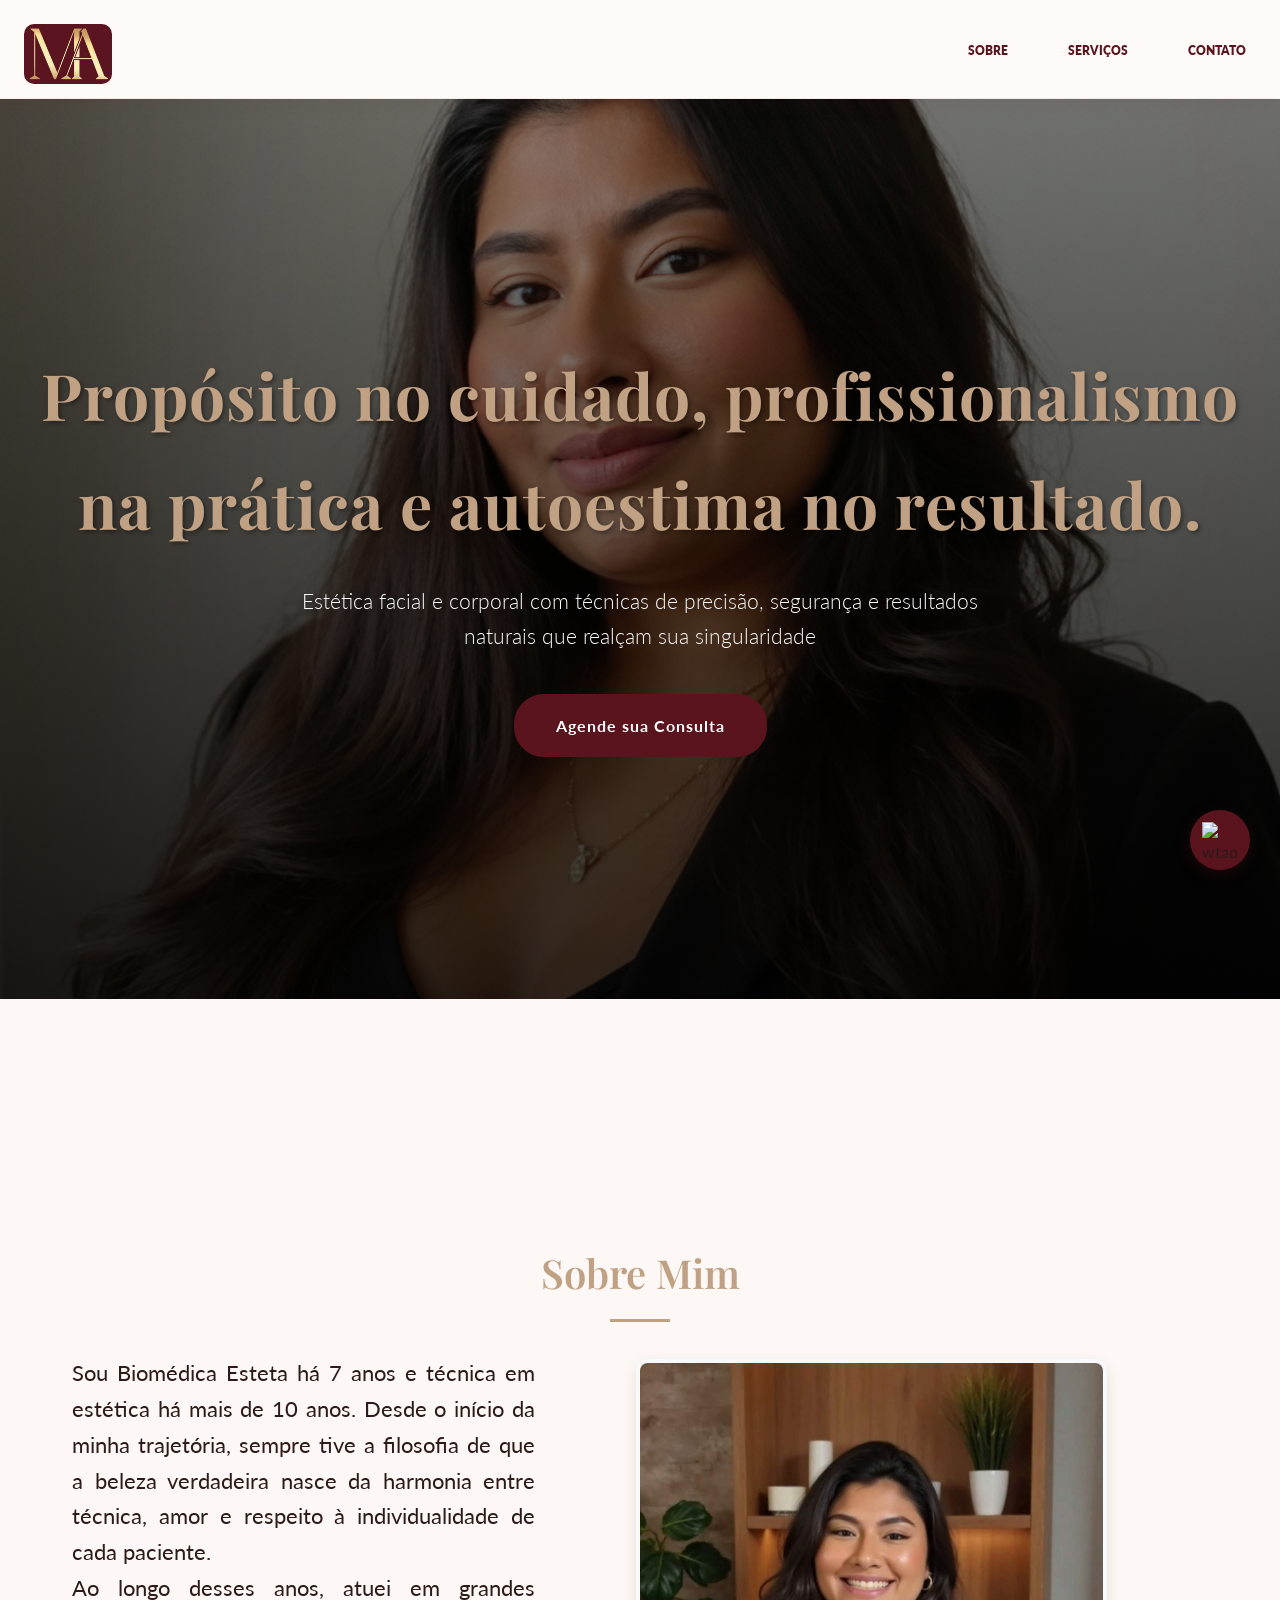
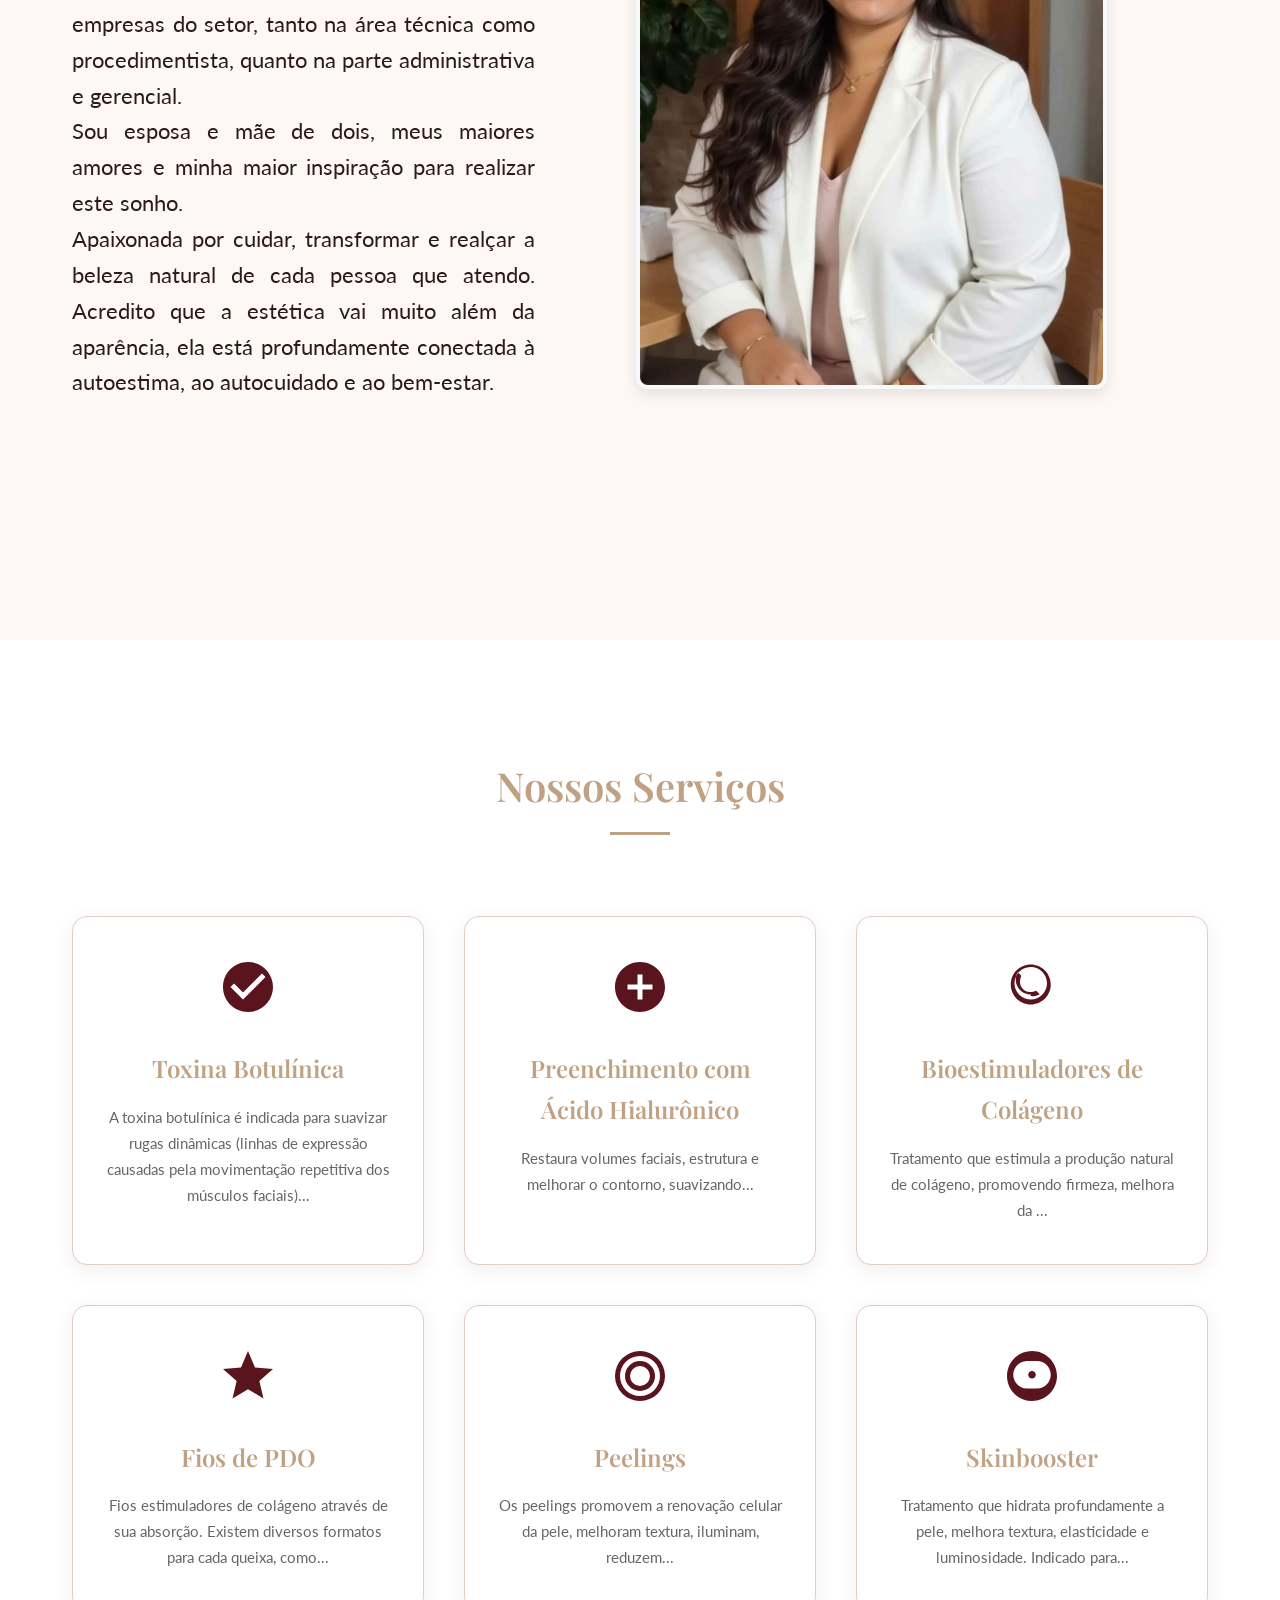
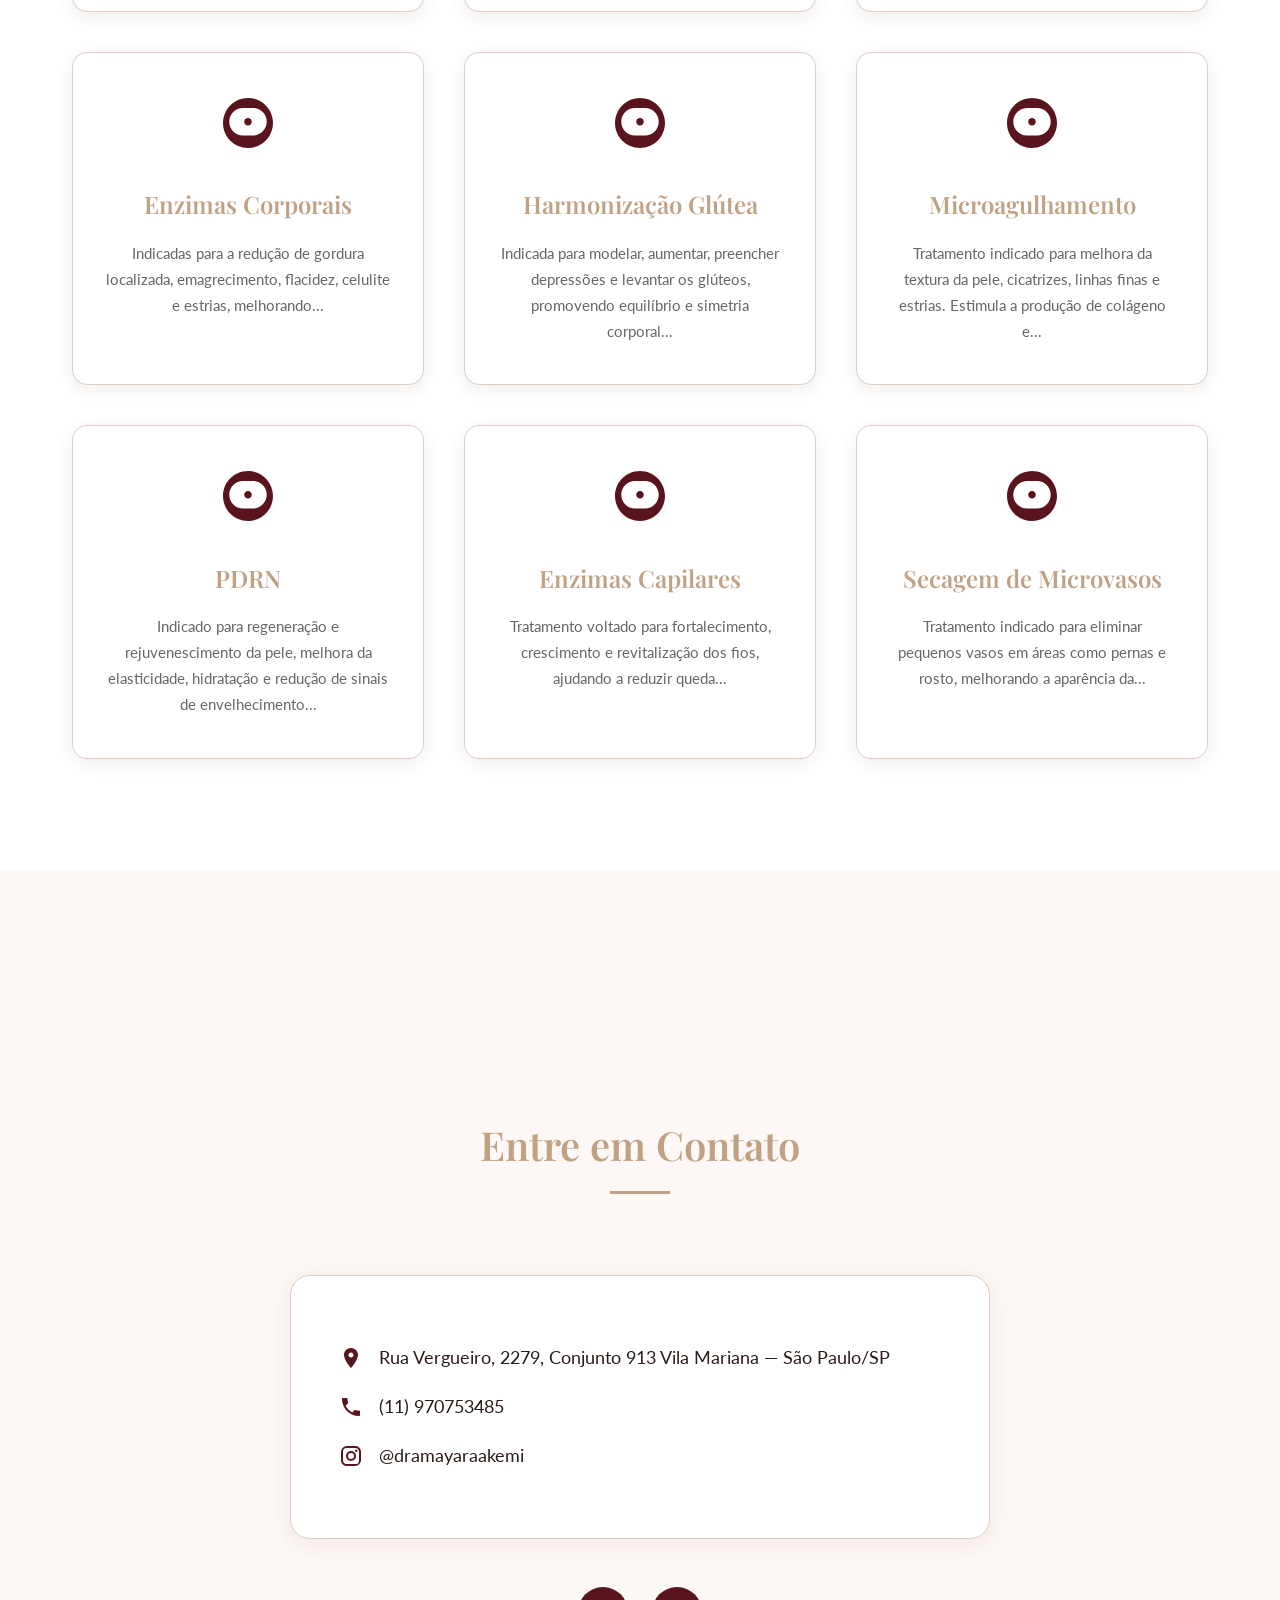
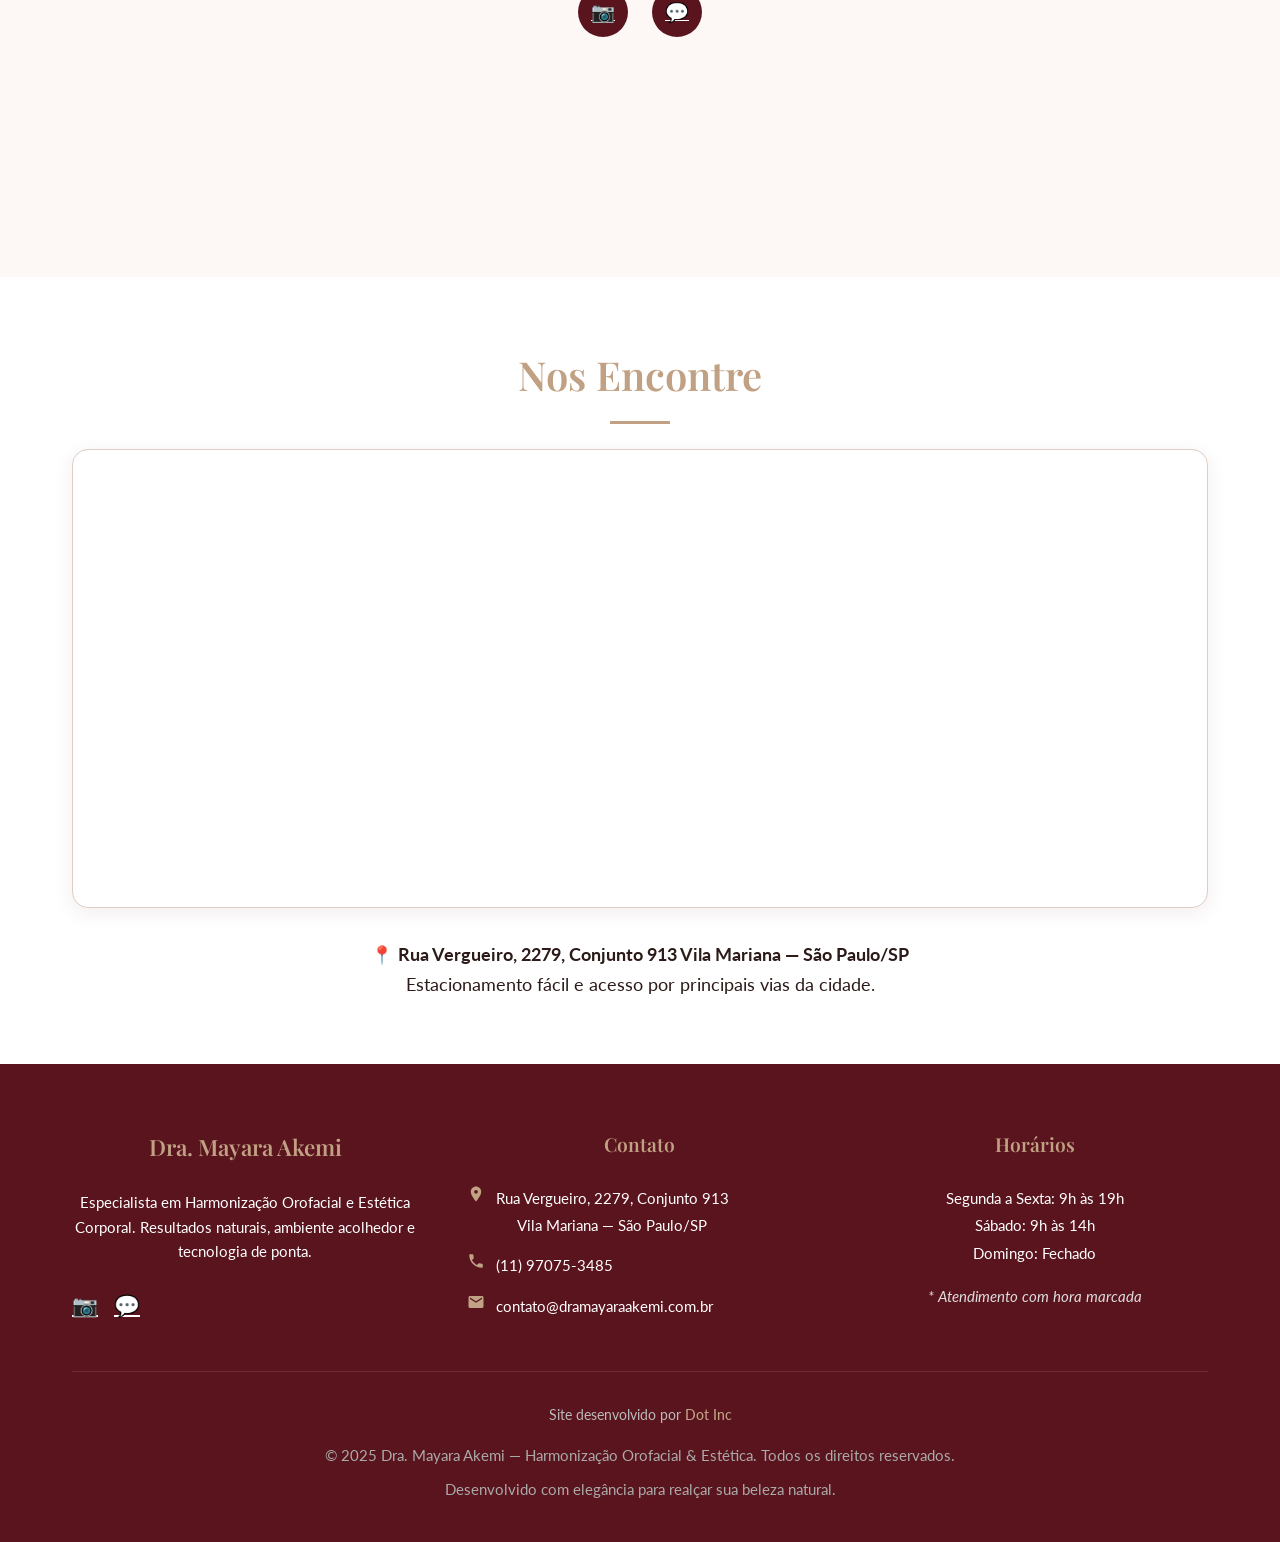
==== index.html @ 114a3f65 "alter - atualizando arquivos do Site" ====
<!DOCTYPE html>
<html lang="pt-BR">

<head>
  <meta charset="UTF-8" />
  <meta name="viewport" content="width=device-width, initial-scale=1.0" />
  <title>Dra. Mayara Akemi | Harmonização Orofacial & Estética</title>
  <link rel="preconnect" href="https://fonts.googleapis.com" />
  <link rel="preconnect" href="https://fonts.gstatic.com" crossorigin />
  <link
    href="https://fonts.googleapis.com/css2?family=Playfair+Display:wght@400;500;600;700&family=Lato:wght@300;400;700&display=swap"
    rel="stylesheet" />
  <link rel="stylesheet" href="./css/style.css" />
</head>

<body>
  <!-- Header -->
  <header id="header">
    <div class="container-fluid">
      <nav>
        <a href="#" class="logo">
          <img src="./img/img_logo_nav_v2.jpg" alt="Dra. Mayara Akemi" class="logo-nav">
        </a>
        <div class="menu-icon">
        </div>
        <div class="content-nav" id="mobile-menu">
          <ul class="nav-links">
            <li><a href="#sobre">Sobre</a></li>
            <li><a href="#servicos">Serviços</a></li>
            <li><a href="#contato">Contato</a></li>
          </ul>
        </div>

      </nav>
    </div>
  </header>

  <!-- Hero -->
  <section class="hero">
    <div class="hero-content">
      <h1>Propósito no cuidado, profissionalismo na prática e autoestima no resultado.</h1>
      <p>
        Estética facial e corporal com técnicas de precisão, segurança e resultados naturais que realçam sua
        singularidade
      </p>
      <a href="#contato" class="btn">Agende sua Consulta</a>
    </div>
  </section>

  <!-- Sobre -->
  <section id="sobre" class="section">
    <div class="container">
      <h2 class="section-title fade-in">Sobre Mim</h2>

      <!-- Container flexível -->
      <div class="sobre-container fade-in">

        <!-- Texto sobre -->
        <div class="sobre-texto">
          <p>
            Sou Biomédica Esteta há 7 anos e técnica em estética há mais de 10 anos. Desde o início da minha trajetória,
            sempre tive a filosofia de que a beleza verdadeira nasce da harmonia entre técnica, amor e respeito à
            individualidade de cada paciente.
          </p>
          <p>
            Ao longo desses anos, atuei em grandes empresas do setor, tanto na área técnica como procedimentista, quanto
            na parte administrativa e gerencial.
          </p>
          <p>
            Sou esposa e mãe de dois, meus maiores amores e minha maior inspiração para realizar este sonho.
          </p>
          <p>
            Apaixonada por cuidar, transformar e realçar a beleza natural de cada pessoa que atendo. Acredito que a
            estética vai muito além da aparência, ela está profundamente conectada à autoestima, ao autocuidado e ao
            bem-estar.
          </p>
        </div>

        <!-- Foto da Dra. Mayara -->
        <div class="sobre-foto">
          <img src="./img/img_Sobre_Dra_MayaraAkemi.jpg"
            alt="Dra. Mayara Akemi - Cirurgiã Dentista em Harmonização Orofacial" class="img-fluid-rounded" />
        </div>

      </div>
    </div>
  </section>

  <!-- Serviços -->
  <section id="servicos" class="section" style="background-color: white">
    <div class="container">
      <h2 class="section-title fade-in">Nossos Serviços</h2>
      <div class="services-grid">
        <!-- Card 1 -->
        <div class="service-card fade-in" data-modal="botox">
          <svg class="service-icon" xmlns="http://www.w3.org/2000/svg" viewBox="0 0 24 24">
            <path
              d="M12 2C6.48 2 2 6.48 2 12s4.48 10 10 10 10-4.48 10-10S17.52 2 12 2zm-2 15l-5-5 1.41-1.41L10 14.17l7.59-7.59L19 8l-9 9z" />
          </svg>
          <h3>Toxina Botulínica</h3>
          <p>A toxina botulínica é indicada para suavizar rugas dinâmicas (linhas de expressão causadas pela
            movimentação repetitiva dos músculos faciais)...</p>
        </div>

        <!-- Card 2 -->
        <div class="service-card fade-in" data-modal="preenchimento">
          <svg class="service-icon" xmlns="http://www.w3.org/2000/svg" viewBox="0 0 24 24">
            <path
              d="M12 2C6.48 2 2 6.48 2 12s4.48 10 10 10 10-4.48 10-10S17.52 2 12 2zm5 11h-4v4h-2v-4H7v-2h4V7h2v4h4v2z" />
          </svg>
          <h3>Preenchimento com Ácido Hialurônico</h3>
          <p>
            Restaura volumes faciais, estrutura e melhorar o contorno, suavizando...
          </p>
        </div>

        <!-- Card 3 -->
        <div class="service-card fade-in" data-modal="bioestimuladores">
          <svg class="service-icon" xmlns="http://www.w3.org/2000/svg" viewBox="0 0 24 24">
            <path
              d="M11.5,15C8.14,15 5.5,12.36 5.5,9C5.5,7.93 5.79,6.92 6.31,6.06L7.73,7.47C7.4,8.23 7.2,9.08 7.2,10C7.2,12.21 8.99,14 11.2,14C12.08,14 12.93,13.8 13.69,13.47L15.1,14.88C14.24,15.4 13.23,15.69 12.16,15.69C11.93,15.69 11.7,15.67 11.5,15.64V15M11.5,3C7.1,3 3.5,6.6 3.5,11C3.5,15.4 7.1,19 11.5,19C15.9,19 19.5,15.4 19.5,11C19.5,6.6 15.9,3 11.5,3M11.5,17C7.91,17 5,14.09 5,10.5C5,6.91 7.91,4 11.5,4C15.09,4 18,6.91 18,10.5C18,14.09 15.09,17 11.5,17Z" />
          </svg>
          <h3>Bioestimuladores de Colágeno</h3>
          <p>
            Tratamento que estimula a produção natural de colágeno, promovendo firmeza, melhora da ...
          </p>
        </div>

        <!-- Card 4 -->
        <div class="service-card fade-in" data-modal="PDO">
          <svg class="service-icon" xmlns="http://www.w3.org/2000/svg" viewBox="0 0 24 24">
            <path
              d="M12,17.27L18.18,21L16.54,13.97L22,9.24L14.81,8.62L12,2L9.19,8.62L2,9.24L7.45,13.97L5.82,21L12,17.27Z" />
          </svg>
          <h3>Fios de PDO</h3>
          <p>
            Fios estimuladores de colágeno através de sua absorção. Existem diversos formatos para cada queixa, como...
          </p>
        </div>

        <!-- Card 5 -->
        <div class="service-card fade-in" data-modal="peelings">
          <svg class="service-icon" xmlns="http://www.w3.org/2000/svg" viewBox="0 0 24 24">
            <path
              d="M12,2A10,10 0 0,0 2,12A10,10 0 0,0 12,22A10,10 0 0,0 22,12A10,10 0 0,0 12,2M12,4A8,8 0 0,1 20,12A8,8 0 0,1 12,20A8,8 0 0,1 4,12A8,8 0 0,1 12,4M12,6A6,6 0 0,0 6,12A6,6 0 0,0 12,18A6,6 0 0,0 18,12A6,6 0 0,0 12,6M12,8A4,4 0 0,1 16,12A4,4 0 0,1 12,16A4,4 0 0,1 8,12A4,4 0 0,1 12,8Z" />
          </svg>
          <h3>Peelings</h3>
          <p>
            Os peelings promovem a renovação celular da pele, melhoram textura, iluminam, reduzem... </p>
        </div>

        <!-- Card 6 -->
        <div class="service-card fade-in" data-modal="skinbooster">
          <svg class="service-icon" xmlns="http://www.w3.org/2000/svg" viewBox="0 0 24 24">
            <path
              d="M13.5,11.5C13.5,12.33 12.83,13 12,13C11.17,13 10.5,12.33 10.5,11.5C10.5,10.67 11.17,10 12,10C12.83,10 13.5,10.67 13.5,11.5M19.5,11.5C19.5,14.5 17,17 14,17H10C7,17 4.5,14.5 4.5,11.5C4.5,8.5 7,6 10,6H14C17,6 19.5,8.5 19.5,11.5M12,2C6.48,2 2,6.48 2,12C2,17.52 6.48,22 12,22C17.52,22 22,17.52 22,12C22,6.48 17.52,2 12,2Z" />
          </svg>
          <h3>Skinbooster</h3>
          <p>
            Tratamento que hidrata profundamente a pele, melhora textura, elasticidade e luminosidade. Indicado para...
          </p>
        </div>

        <!-- Card 7 -->
        <div class="service-card fade-in" data-modal="enzimas">
          <svg class="service-icon" xmlns="http://www.w3.org/2000/svg" viewBox="0 0 24 24">
            <path
              d="M13.5,11.5C13.5,12.33 12.83,13 12,13C11.17,13 10.5,12.33 10.5,11.5C10.5,10.67 11.17,10 12,10C12.83,10 13.5,10.67 13.5,11.5M19.5,11.5C19.5,14.5 17,17 14,17H10C7,17 4.5,14.5 4.5,11.5C4.5,8.5 7,6 10,6H14C17,6 19.5,8.5 19.5,11.5M12,2C6.48,2 2,6.48 2,12C2,17.52 6.48,22 12,22C17.52,22 22,17.52 22,12C22,6.48 17.52,2 12,2Z" />
          </svg>
          <h3>Enzimas Corporais</h3>
          <p>
            Indicadas para a redução de gordura localizada, emagrecimento, flacidez, celulite e estrias, melhorando...
          </p>
        </div>

        <!-- Card 8 -->
        <div class="service-card fade-in" data-modal="harmonização">
          <svg class="service-icon" xmlns="http://www.w3.org/2000/svg" viewBox="0 0 24 24">
            <path
              d="M13.5,11.5C13.5,12.33 12.83,13 12,13C11.17,13 10.5,12.33 10.5,11.5C10.5,10.67 11.17,10 12,10C12.83,10 13.5,10.67 13.5,11.5M19.5,11.5C19.5,14.5 17,17 14,17H10C7,17 4.5,14.5 4.5,11.5C4.5,8.5 7,6 10,6H14C17,6 19.5,8.5 19.5,11.5M12,2C6.48,2 2,6.48 2,12C2,17.52 6.48,22 12,22C17.52,22 22,17.52 22,12C22,6.48 17.52,2 12,2Z" />
          </svg>
          <h3>Harmonização Glútea</h3>
          <p>
            Indicada para modelar, aumentar, preencher depressões e levantar os glúteos, promovendo equilíbrio e
            simetria corporal...
          </p>
        </div>

        <!-- Card 9 -->
        <div class="service-card fade-in" data-modal="microagulhamento">
          <svg class="service-icon" xmlns="http://www.w3.org/2000/svg" viewBox="0 0 24 24">
            <path
              d="M13.5,11.5C13.5,12.33 12.83,13 12,13C11.17,13 10.5,12.33 10.5,11.5C10.5,10.67 11.17,10 12,10C12.83,10 13.5,10.67 13.5,11.5M19.5,11.5C19.5,14.5 17,17 14,17H10C7,17 4.5,14.5 4.5,11.5C4.5,8.5 7,6 10,6H14C17,6 19.5,8.5 19.5,11.5M12,2C6.48,2 2,6.48 2,12C2,17.52 6.48,22 12,22C17.52,22 22,17.52 22,12C22,6.48 17.52,2 12,2Z" />
          </svg>
          <h3>Microagulhamento</h3>
          <p>
            Tratamento indicado para melhora da textura da pele, cicatrizes, linhas finas e estrias. Estimula a produção
            de colágeno e...
          </p>
        </div>

        <!-- Card 10 -->
        <div class="service-card fade-in" data-modal="PDRN">
          <svg class="service-icon" xmlns="http://www.w3.org/2000/svg" viewBox="0 0 24 24">
            <path
              d="M13.5,11.5C13.5,12.33 12.83,13 12,13C11.17,13 10.5,12.33 10.5,11.5C10.5,10.67 11.17,10 12,10C12.83,10 13.5,10.67 13.5,11.5M19.5,11.5C19.5,14.5 17,17 14,17H10C7,17 4.5,14.5 4.5,11.5C4.5,8.5 7,6 10,6H14C17,6 19.5,8.5 19.5,11.5M12,2C6.48,2 2,6.48 2,12C2,17.52 6.48,22 12,22C17.52,22 22,17.52 22,12C22,6.48 17.52,2 12,2Z" />
          </svg>
          <h3>PDRN</h3>
          <p>
            Indicado para regeneração e rejuvenescimento da pele, melhora da elasticidade, hidratação e redução de
            sinais de envelhecimento...
          </p>
        </div>

        <!-- Card 11 -->
        <div class="service-card fade-in" data-modal="capilares">
          <svg class="service-icon" xmlns="http://www.w3.org/2000/svg" viewBox="0 0 24 24">
            <path
              d="M13.5,11.5C13.5,12.33 12.83,13 12,13C11.17,13 10.5,12.33 10.5,11.5C10.5,10.67 11.17,10 12,10C12.83,10 13.5,10.67 13.5,11.5M19.5,11.5C19.5,14.5 17,17 14,17H10C7,17 4.5,14.5 4.5,11.5C4.5,8.5 7,6 10,6H14C17,6 19.5,8.5 19.5,11.5M12,2C6.48,2 2,6.48 2,12C2,17.52 6.48,22 12,22C17.52,22 22,17.52 22,12C22,6.48 17.52,2 12,2Z" />
          </svg>
          <h3>Enzimas Capilares</h3>
          <p>
            Tratamento voltado para fortalecimento, crescimento e revitalização dos fios, ajudando a reduzir queda...
          </p>
        </div>

        <!-- Card 12 -->
        <div class="service-card fade-in" data-modal="microvasos">
          <svg class="service-icon" xmlns="http://www.w3.org/2000/svg" viewBox="0 0 24 24">
            <path
              d="M13.5,11.5C13.5,12.33 12.83,13 12,13C11.17,13 10.5,12.33 10.5,11.5C10.5,10.67 11.17,10 12,10C12.83,10 13.5,10.67 13.5,11.5M19.5,11.5C19.5,14.5 17,17 14,17H10C7,17 4.5,14.5 4.5,11.5C4.5,8.5 7,6 10,6H14C17,6 19.5,8.5 19.5,11.5M12,2C6.48,2 2,6.48 2,12C2,17.52 6.48,22 12,22C17.52,22 22,17.52 22,12C22,6.48 17.52,2 12,2Z" />
          </svg>
          <h3>Secagem de Microvasos</h3>
          <p>
            Tratamento indicado para eliminar pequenos vasos em áreas como pernas e rosto, melhorando a aparência da...
          </p>
        </div>
      </div>
    </div>
  </section>

  <!-- Contato -->
  <section id="contato" class="section" style="background-color: var(--cor-fundo)">
    <div class="container">
      <h2 class="section-title fade-in">Entre em Contato</h2>
      <div class="contact-info fade-in">
        <p>
          <svg xmlns="http://www.w3.org/2000/svg" width="24" height="24" viewBox="0 0 24 24">
            <path
              d="M12 2C8.13 2 5 5.13 5 9c0 5.25 7 13 7 13s7-7.75 7-13c0-3.87-3.13-7-7-7zm0 9.5c-1.38 0-2.5-1.12-2.5-2.5s1.12-2.5 2.5-2.5 2.5 1.12 2.5 2.5-1.12 2.5-2.5 2.5z" />
          </svg>
          Rua Vergueiro, 2279, Conjunto 913 Vila Mariana — São Paulo/SP
        </p>
        <p>
          <svg xmlns="http://www.w3.org/2000/svg" width="24" height="24" viewBox="0 0 24 24">
            <path
              d="M6.62 10.79c1.44 2.83 3.76 5.14 6.59 6.59l2.2-2.2c.27-.27.67-.36 1.02-.24 1.12.37 2.33.57 3.57.57.55 0 1 .45 1 1V20c0 .55-.45 1-1 1-9.39 0-17-7.61-17-17 0-.55.45-1 1-1h3.5c.55 0 1 .45 1 1 0 1.25.2 2.45.57 3.57.11.35.03.74-.25 1.02l-2.2 2.2z" />
          </svg>
          <a href="https://wa.me/5511970753485" target="_blank" style="color: inherit; text-decoration: none">(11)
            970753485</a>
        </p>
        <p>
          <svg xmlns="http://www.w3.org/2000/svg" width="24" height="24" viewBox="0 0 24 24">
            <path
              d="M7.8,2H16.2C19.4,2 22,4.6 22,7.8V16.2A5.8,5.8 0 0,1 16.2,22H7.8C4.6,22 2,19.4 2,16.2V7.8A5.8,5.8 0 0,1 7.8,2M7.6,4A3.6,3.6 0 0,0 4,7.6V16.4C4,18.39 5.61,20 7.6,20H16.4A3.6,3.6 0 0,0 20,16.4V7.6C20,5.61 18.39,4 16.4,4H7.6M17.25,5.5A1.25,1.25 0 0,1 18.5,6.75A1.25,1.25 0 0,1 17.25,8A1.25,1.25 0 0,1 16,6.75A1.25,1.25 0 0,1 17.25,5.5M12,7A5,5 0 0,1 17,12A5,5 0 0,1 12,17A5,5 0 0,1 7,12A5,5 0 0,1 12,7M12,9A3,3 0 0,0 9,12A3,3 0 0,0 12,15A3,3 0 0,0 15,12A3,3 0 0,0 12,9Z" />
          </svg>
          <a href="https://www.instagram.com/dramayakemi?utm_source=ig_web_button_share_sheet&igsh=ZDNlZDc0MzIxNw=="
            target="_blank" style="color: inherit; text-decoration: none">@dramayaraakemi</a>
        </p>
      </div>
      <div class="social-links">
        <a href="https://www.instagram.com/dramayakemi?utm_source=ig_web_button_share_sheet&igsh=ZDNlZDc0MzIxNw=="
          target="_blank">📷</a>
        <a href="https://wa.me/5511970753485" target="_blank">💬</a>
      </div>
    </div>
  </section>

  <!-- ============= SEÇÃO DE MAPA ============= -->
  <section class="section" style="padding: 4rem 0; background-color: white">
    <div class="container">
      <h2 class="section-title" style="margin-bottom: 2.5rem">
        Nos Encontre
      </h2>
      <div style="
            background: white;
            border-radius: 16px;
            overflow: hidden;
            box-shadow: var(--sombra-suave);
            border: var(--borda-suave);
          ">
        <!-- Google Maps Embed (sem API key - modo visual) -->
        <iframe
          src="https://www.google.com/maps/embed?pb=!1m18!1m12!1m3!1d3656.623689747255!2d-46.637687400000004!3d-23.5819551!2m3!1f0!2f0!3f0!3m2!1i1024!2i768!4f13.1!3m3!1m2!1s0x94ce5984172ffc1f%3A0x2927ad285f233393!2sRua%20Vergueiro%2C%202279%20-%20Sala%20913%20-%20Vila%20Mariana%2C%20S%C3%A3o%20Paulo%20-%20SP%2C%2004101-100!5e0!3m2!1spt-BR!2sbr!4v1758053491916!5m2!1spt-BR!2sbr"
          width="100%" height="450" style="border: 0; border-radius: 16px" allowfullscreen="" loading="lazy"
          referrerpolicy="no-referrer-when-downgrade">
        </iframe>
      </div>
      <div style="
            margin-top: 2rem;
            text-align: center;
            color: var(--cor-texto);
            font-size: 1.1rem;
          ">
        <p>
          📍
          <strong>Rua Vergueiro, 2279, Conjunto 913 Vila Mariana — São
            Paulo/SP</strong>
        </p>
        <p>Estacionamento fácil e acesso por principais vias da cidade.</p>
      </div>
    </div>
  </section>

  <!-- ============= FOOTER PROFISSIONAL ============= -->
  <footer style="
    background: var(--cor-primaria);
    color: white;
    padding: 4rem 0 2rem;
    font-family: 'Lato', sans-serif;
  ">
    <div class="container">
      <div style="
        display: grid;
        grid-template-columns: repeat(auto-fit, minmax(250px, 1fr));
        gap: 3rem;
        margin-bottom: 3rem;
      ">
        <!-- Coluna 1: Sobre -->
        <div>
          <h3 style="
            font-family: 'Playfair Display', serif;
            font-size: 1.4rem;
            margin-bottom: 1.5rem;
            color: var(--cor-secundaria);
          ">
            Dra. Mayara Akemi
          </h3>
          <p style="
            font-size: 0.95rem;
            line-height: 1.6;
            margin-bottom: 1.5rem;
          ">
            Especialista em Harmonização Orofacial e Estética Corporal.
            Resultados naturais, ambiente acolhedor e tecnologia de ponta.
          </p>
          <div style="display: flex; gap: 1rem; margin-top: 1.5rem">
            <a href="https://www.instagram.com/dramayakemi?utm_source=ig_web_button_share_sheet&igsh=ZDNlZDc0MzIxNw=="
              target="_blank" style="color: white; font-size: 1.3rem">📷</a>
            <a href="https://wa.me/5511970753485" target="_blank" style="color: white; font-size: 1.3rem">💬</a>
          </div>
        </div>

        <!-- Coluna 2: Contato -->
        <div>
          <h4 style="
            font-size: 1.2rem;
            margin-bottom: 1.5rem;
            color: var(--cor-secundaria);
          ">
            Contato
          </h4>
          <ul style="
            list-style: none;
            padding: 0;
            font-size: 0.95rem;
            line-height: 1.8;
          ">
            <li style="
              display: flex;
              align-items: flex-start;
              margin-bottom: 0.8rem;
            ">
              <svg width="18" height="18" fill="var(--cor-secundaria)" style="margin-right: 0.7rem; flex-shrink: 0"
                viewBox="0 0 24 24">
                <path
                  d="M12 2C8.13 2 5 5.13 5 9c0 5.25 7 13 7 13s7-7.75 7-13c0-3.87-3.13-7-7-7zm0 9.5c-1.38 0-2.5-1.12-2.5-2.5s1.12-2.5 2.5-2.5 2.5 1.12 2.5 2.5-1.12 2.5-2.5 2.5z" />
              </svg>
              Rua Vergueiro, 2279, Conjunto 913<br />Vila Mariana — São
              Paulo/SP
            </li>
            <li style="
              display: flex;
              align-items: flex-start;
              margin-bottom: 0.8rem;
            ">
              <svg width="18" height="18" fill="var(--cor-secundaria)" style="margin-right: 0.7rem; flex-shrink: 0"
                viewBox="0 0 24 24">
                <path
                  d="M6.62 10.79c1.44 2.83 3.76 5.14 6.59 6.59l2.2-2.2c.27-.27.67-.36 1.02-.24 1.12.37 2.33.57 3.57.57.55 0 1 .45 1 1V20c0 .55-.45 1-1 1-9.39 0-17-7.61-17-17 0-.55.45-1 1-1h3.5c.55 0 1 .45 1 1 0 1.25.2 2.45.57 3.57.11.35.03.74-.25 1.02l-2.2 2.2z" />
              </svg>
              (11) 97075-3485
            </li>
            <li style="display: flex; align-items: flex-start">
              <svg width="18" height="18" fill="var(--cor-secundaria)" style="margin-right: 0.7rem; flex-shrink: 0"
                viewBox="0 0 24 24">
                <path
                  d="M20 4H4c-1.1 0-2 .9-2 2v12c0 1.1.9 2 2 2h16c1.1 0 2-.9 2-2V6c0-1.1-.9-2-2-2zm0 4l-8 5-8-5V6l8 5 8-5v2z" />
              </svg>
              contato@dramayaraakemi.com.br
            </li>
          </ul>
        </div>

        <!-- Coluna 3: Horários -->
        <div>
          <h4 style="
            font-size: 1.2rem;
            margin-bottom: 1.5rem;
            color: var(--cor-secundaria);
          ">
            Horários
          </h4>
          <ul style="
            list-style: none;
            padding: 0;
            font-size: 0.95rem;
            line-height: 1.8;
          ">
            <li>Segunda a Sexta: 9h às 19h</li>
            <li>Sábado: 9h às 14h</li>
            <li>Domingo: Fechado</li>
            <li style="margin-top: 1rem; font-style: italic; color: #ddd">
              * Atendimento com hora marcada
            </li>
          </ul>
        </div>
      </div>

      <!-- Linha divisória -->
      <div style="border-top: 1px solid rgba(255, 255, 255, 0.1); margin: 2rem 0"></div>

      <!-- 🔹 NOVO: Créditos do desenvolvedor -->
      <div style="text-align: center; font-size: 0.85rem; color: #bbb; margin-bottom: 1rem;">
        Site desenvolvido por <a href="https://www.dotincbr.com.br" target="_blank"
          style="color: var(--cor-secundaria); text-decoration: none; font-weight: 500;">Dot Inc</a>
      </div>

      <!-- Direitos -->
      <div style="text-align: center; font-size: 0.9rem; color: #aaa">
        <p>
          &copy; 2025 Dra. Mayara Akemi — Harmonização Orofacial & Estética.
          Todos os direitos reservados.
        </p>
        <p>Desenvolvido com elegância para realçar sua beleza natural.</p>
      </div>
    </div>
  </footer>

  <!-- Modais de Serviço -->
  <div class="modal-overlay" id="modal-botox">
    <div class="modal">
      <span class="close-modal">&times;</span>
      <h2>Toxina Botulínica (Botox)</h2>
      <p>
        A toxina botulínica é indicada para suavizar rugas dinâmicas (linhas de expressão causadas pela movimentação
        repetitiva dos músculos faciais). Indicado para linhas na testa, entre as sobrancelhas, área dos olhos, nariz,
        sorriso triste, sorriso gengival, queixo celulite, região do pescoço e hiperidrose (excesso de suor).
      </p>
      <p>
        <strong>Duração:</strong> 15 minutos |
        <strong>Anestesia:</strong> Tópica ou gelo |
        <strong>Recuperação:</strong> Imediata
      </p>
      <a href="#" class="btn_modal"
        onclick="abrirWhatsApp('Olá Dra Mayara, Quero saber mais sobre a aplicação de toxina botulinica?'); return false;">
        Agendar Avaliação
      </a>
    </div>
  </div>

  <div class="modal-overlay" id="modal-preenchimento">
    <div class="modal">
      <span class="close-modal">&times;</span>
      <h2>Preenchimento com Ácido Hialurônico</h2>
      <p>
        Restaura volumes faciais, estrutura e melhorar o contorno, suavizando sulcos (profundidade) e promove hidratação
        profunda da pele. Indicado para regiões como lábios, olheiras, bigode chinês, marionete, malar, queixo e
        mandíbula, trazendo mais harmonia e simetria facial.
      </p>
      <p>
        <strong>Duração:</strong> 30 minutos |
        <strong>Anestesia:</strong> Tópica ou local |
        <strong>Recuperação:</strong> Leve inchaço por 24-48h
      </p>
      <a href="#" class="btn_modal"
        onclick="abrirWhatsApp('Olá Dr Mayara, Quero saber mais sobre preenchimento com acido hialurônico?'); return false;">
        Descobrir Meu Projeto
      </a>
    </div>
  </div>

  <div class="modal-overlay" id="modal-bioestimuladores">
    <div class="modal">
      <span class="close-modal">&times;</span>
      <h2>Bioestimuladores de Colágeno</h2>
      <p>
        Tratamento que estimula a produção natural de colágeno, promovendo firmeza, melhora da textura, espessura da
        pele e efeito lifting progressivo. Indicado para flacidez facial e corporal.
      </p>
      <p>
        <strong>Duração:</strong> 30 minutos | <strong>Anestesia:</strong> Em
        creme ou bloqueio | <strong>Recuperação:</strong> Inchaço leve por 2-3
        dias
      </p>
      <a href="#" class="btn_modal"
        onclick="abrirWhatsApp('Olá Dra Mayara, Quero saber mais sobre Bioestimuladores de Colágeno?!'); return false;">
        Quero Mais Firmeza
      </a>
    </div>
  </div>

  <div class="modal-overlay" id="modal-PDO">
    <div class="modal">
      <span class="close-modal">&times;</span>
      <h2>Fios de PDO</h2>
      <p>
      Fios estimuladores de colágeno através de sua absorção. Existem diversos formatos para cada queixa, como os com garras que promovem o tracionamento do tecido dando lifting para região. Outros formatos também poderão dar volume e preenchimento de linhas, e promovem maior estimulação de colágeno. Indicados para tratar a flacidez, promovendo efeito lifting imediato e estímulo de colágeno a longo prazo. Melhoram a sustentação e redefinem o contorno facial.
      </p>
      <p>
        <strong>Duração da aplicação:</strong> 30 a 60 min |
        <strong>Recuperação:</strong> Imediata (pequenos hematomas podem
        ocorrer) | <strong>Duração dos resultados:</strong> De 6 meses a 1
        ano, conforme região e metabolismo
      </p>
      <a href="#" class="btn_modal"
        onclick="abrirWhatsApp('Quero saber mais sobre harmonização labial!'); return false;">
        Agendar Avaliação
      </a>
    </div>
  </div>

  <div class="modal-overlay" id="modal-peim-microvasos">
    <div class="modal">
      <span class="close-modal">&times;</span>
      <h2>Secagem de Microvasos com PEIM</h2>
      <p>
        A secagem de microvasos é um tratamento indicado para eliminar vasinhos aparentes no rosto, pescoço e colo —
        causados por fatores como genética, exposição solar, alterações hormonais ou envelhecimento.
      </p>
      <p>
        Aqui, utilizamos a técnica <strong>PEIM</strong> (Plasma Rico em Plaquetas + Energia Intensa Pulsada), que
        combina o poder regenerativo do plasma com a precisão da luz pulsada para tratar os vasos de forma segura,
        indolor e com recuperação rápida — além de estimular o colágeno e melhorar a textura da pele.
      </p>
      <p>
        <strong>Duração da sessão:</strong> 30 a 45 min |
        <strong>Recuperação:</strong> Leve vermelhidão passageira (24h) |
        <strong>Número de sessões:</strong> 1 a 3, conforme necessidade |
        <strong>Resultados:</strong> Visíveis após a 1ª sessão, com melhora progressiva
      </p>
      <a href="#" class="btn_modal"
        onclick="abrirWhatsApp('Quero saber mais sobre harmonização labial!'); return false;">
        Saiba mais sobre lábios
      </a>
    </div>
  </div>


  <div class="modal-overlay" id="modal-corporal">
    <div class="modal">
      <span class="close-modal">&times;</span>
      <h2>Protocolos Corporais</h2>
      <p>
        Desenvolvemos protocolos personalizados para modelagem corporal,
        redução de medidas, combate à celulite e flacidez. Combinamos
        tecnologias como radiofrequência, ultrassom, drenagem linfática e
        eletroestimulação, sempre com avaliação individualizada.
      </p>
      <p>
        Indicado para quem busca resultados estéticos sem cirurgia.
        Recomenda-se pacotes de 8 a 12 sessões, 2x por semana, com manutenção
        mensal.
      </p>
      <p>
        <strong>Duração:</strong> 50 minutos por sessão |
        <strong>Resultados:</strong> Visíveis a partir da 4ª sessão |
        <strong>Manutenção:</strong> Mensal
      </p>
      <a href="#" class="btn_modal"
        onclick="abrirWhatsApp('Quero saber mais sobre harmonização labial!'); return false;">
        Saiba mais sobre lábios
      </a>
    </div>
  </div>

  <!-- Modal WhatsApp -->
  <div class="whatsapp-modal-overlay" id="whatsappModal">
    <div class="whatsapp-modal">
      <div class="modal-header-whatsapp">
        <h3>Converse conosco</h3>
        <button class="close-modal-whatsapp" id="closeModal">&times;</button>
      </div>
      <div class="modal-body-whatsapp" id="messageContainer">
        <div class="message-bubble received">
          Olá! Aqui é a Dra Mayara, Como posso te ajudar? 😊
        </div>
      </div>
      <div class="modal-footer-whatsapp">
        <input type="text" id="userMessage" placeholder="Digite sua mensagem..." maxlength="200" />
        <button id="sendMessage">
          <svg xmlns="http://www.w3.org/2000/svg" viewBox="0 0 24 24">
            <path fill="white" d="M2.01 21L23 12 2.01 3 2 10l15 2-15 2z" />
          </svg>
        </button>
      </div>
    </div>
  </div>

  <!-- Botão WhatsApp Flutuante -->
  <div class="whatsapp-btn" id="whatsappBtn">
    <img src="./img/whatsapp-social-media-svgrepo-com.svg" alt="wtapp" width="36" height="36" />
  </div>
</body>
<script src="./js/scripts.js"></script>

</html>
---- css/style.css ----
:root {
  --cor-primaria: #5a141e;
  /* vinho profundo */
  --cor-secundaria: #c0a183;
  /* bege dourado */
  --cor-fundo: rgb(253, 248, 245);
  /* fundo claro rosado */
  --cor-texto: #2c1b18;
  /* marrom escuro */
  --cor-hover: #8b4f42;
  /* vinho médio */
  --sombra-suave: 0 5px 20px rgba(90, 20, 30, 0.08);
  --borda-suave: 1px solid #e0cdc3;
}

* {
  margin: 0;
  padding: 0;
  box-sizing: border-box;
}

body {
  font-family: "Lato", sans-serif;
  background-color: var(--cor-fundo);
  color: var(--cor-texto);
  line-height: 1.7;
  overflow-x: hidden;
}

h1,
h2,
h3,
h4 {
  font-family: "Playfair Display", serif;
  font-weight: 600;
  color: var(--cor-secundaria);
}

.container {
  max-width: 1200px;
  margin: 0 auto;
  padding: 0 2rem;
}

/* Header */
header {
  background-color:rgba(255, 255, 255, 0.3)
;
  padding: 1.5rem;
  position: fixed;
  width: 100%;
  top: 0;
  z-index: 1000;
  box-shadow: var(--sombra-suave);
  transition: box-shadow 0.3s ease;
}

header.scrolled {
  box-shadow: 0 2px 15px rgba(90, 20, 30, 0.1);
}

nav {
  display: flex;
  justify-content: space-between;
  align-items: center;
  
}

.logo {
  display: block;
  height: 50px;
}

.logo-nav {
  height: 60px;
  width: auto;
  border-radius: 10px;
  box-shadow: 10px 5px 5px var(--sombra-suave)
}

.nav-links {
  display: flex;
  list-style: none;
}

.nav-links li {
  margin-left: 2.5rem;
}

.nav-links a {
 display: inline-block;
    padding: 0 10px;
    font-weight: 800;
    color: var(--cor-primaria);
    font-size: 12px;
    text-transform: uppercase;
    transition: color 0.3s;
    text-decoration: none;
}

.nav-links a:hover {
  color: var(--cor-primaria);
}

.nav-links a::after {
  content: "";
  position: absolute;
  width: 0;
  height: 2px;
  bottom: -5px;
  left: 0;
  background-color: var(--cor-primaria);
  transition: width 0.3s;
}

.nav-links a:hover::after {
  width: 100%;
}

.menu-icon{
  display: none;
}

/* Hero */
.hero {
height: 100vh;
    background: linear-gradient(rgba(0, 0, 0, 0.4), rgba(0, 0, 0, 0.8)),
     url(/img/img_hero_Dra_MayaraAkemi.png) no-repeat center center / cover;
    display: flex;
    align-items: center;
    justify-content: center;
    text-align: center;
    color: white;
    padding: 0 2rem;
    margin-top: 99px;
}

.hero-content h1 {
  font-size: 4rem;
  font-weight: 700;
  margin-bottom: 1.5rem;
  text-shadow: 2px 2px 4px rgba(0, 0, 0, 0.4);
  letter-spacing: 1px;
}

.hero-content p {
  font-size: 1.3rem;
  max-width: 700px;
  margin: 0 auto 2.5rem;
  font-weight: 300;
}

.btn {
  display: inline-block;
  background-color: var(--cor-primaria);
  color: white;
  padding: 1rem 2.5rem;
  border-radius: 30px;
  text-decoration: none;
  font-weight: 700;
  letter-spacing: 1px;
  transition: all 0.3s ease;
  border: 2px solid var(--cor-primaria);
}

.btn:hover {
  background-color: transparent;
  color: var(--cor-primaria);
  transform: translateY(-3px);
  box-shadow: 0 10px 25px rgba(90, 20, 30, 0.3);
}

/* Seções */
.section {
padding: 7rem 0;
    text-align: center;
    margin-top: 10%;
}

.section-title {
  font-size: 2.5rem;
  margin-bottom: 3rem;
  position: relative;
  display: inline-block;
}

.section-title::after {
  content: "";
  position: absolute;
  width: 60px;
  height: 3px;
  background: var(--cor-secundaria);
  bottom: -15px;
  left: 50%;
  transform: translateX(-50%);
}

/* Sobre */

.sobre-container {
display: flex
;
    flex-direction: row;
    align-items: center;
    gap: 0rem;
    max-width: 100%;
    margin: 0rem auto 0;
}


.sobre-texto {
flex: 1;
  font-size: 1.4rem;
  line-height: 1.6;
  text-align: justify;
}

.sobre-foto img {
   flex: 1;
  text-align: center;
  transition: transform 0.3s ease, box-shadow 0.3s ease;
}

.sobre-foto img:hover {
  transform: translateY(-5px);
  box-shadow: 0 10px 25px rgba(0, 0, 0, 0.15);
}

.img-fluid-rounded {
           max-width: 70%;
  height: auto;
  border-radius: 12px;
  border: 4px solid #f8f9fa;
  box-shadow: 0 5px 15px rgba(0, 0, 0, 0.1);
  transition: transform 0.3s ease, box-shadow 0.3s ease;
   }

   .img-fluid-rounded:hover {
  transform: translateY(-5px);
  box-shadow: 0 10px 25px rgba(0, 0, 0, 0.15);
}

/* Serviços */
.services-grid {
  display: grid;
  grid-template-columns: repeat(auto-fit, minmax(320px, 1fr));
  gap: 2.5rem;
  margin-top: 3rem;
}

.service-card {
  background: white;
  padding: 2.5rem 2rem;
  border-radius: 15px;
  box-shadow: var(--sombra-suave);
  transition: all 0.4s ease;
  cursor: pointer;
  border: var(--borda-suave);
  text-align: center;
}

.service-card:hover {
  transform: translateY(-10px);
  box-shadow: 0 15px 30px rgba(90, 20, 30, 0.15);
  border-color: var(--cor-secundaria);
}

.service-icon {
  width: 60px;
  height: 60px;
  margin: 0 auto 1.5rem;
  fill: var(--cor-primaria);
}

.service-card h3 {
  font-size: 1.5rem;
  margin-bottom: 1rem;
}

.service-card p {
  color: #666;
  font-size: 0.95rem;
}

/* Modal Serviço */
.modal-overlay {
  position: fixed;
  top: 0;
  left: 0;
  width: 100%;
  height: 100%;
  background: rgba(90, 20, 30, 0.7);
  display: flex;
  align-items: center;
  justify-content: center;
  z-index: 2000;
  opacity: 0;
  visibility: hidden;
  transition: all 0.4s ease;
}

.modal-overlay.active {
  opacity: 1;
  visibility: visible;
}

.modal {
  background: white;
  width: 90%;
  max-width: 600px;
  border-radius: 20px;
  padding: 3rem;
  position: relative;
  box-shadow: 0 20px 40px rgba(0, 0, 0, 0.2);
  transform: scale(0.9);
  transition: all 0.4s ease;
  border: 2px solid var(--cor-secundaria);
}

.modal-overlay.active .modal {
  transform: scale(1);
}

.close-modal {
  position: absolute;
  top: 20px;
  right: 20px;
  font-size: 1.5rem;
  cursor: pointer;
  color: #999;
  transition: color 0.3s;
}

.close-modal:hover {
  color: var(--cor-primaria);
}

.modal h2 {
  color: var(--cor-primaria);
  margin-bottom: 1.5rem;
  font-size: 2rem;
}

.modal p {
  text-align: left;
  margin-bottom: 1.5rem;
  line-height: 1.8;
}

.btn_modal {
      display: inline-block;
    background-color: var(--cor-primaria);
    color: white;
    padding: 1rem 2.5rem;
    border-radius: 30px;
    text-decoration: none;
    font-weight: 700;
    letter-spacing: 1px;
    transition: all 0.3s 
ease;
    border: 2px solid var(--cor-primaria);
}

.btn_modal:hover {
  background-color: transparent;
  color: var(--cor-primaria);
  transform: translateY(-3px);
  box-shadow: 0 10px 25px rgba(90, 20, 30, 0.3);
}

/* Contato */
.contact-info {
  max-width: 700px;
  margin: 3rem auto;
  text-align: left;
  background: white;
  padding: 3rem;
  border-radius: 20px;
  box-shadow: var(--sombra-suave);
  border: var(--borda-suave);
}

.contact-info p {
  margin: 1.2rem 0;
  font-size: 1.1rem;
  display: flex;
  align-items: center;
}

.contact-info svg {
  margin-right: 1rem;
  fill: var(--cor-primaria);
  min-width: 24px;
}

.social-links {
  margin-top: 2rem;
  display: flex;
  gap: 1.5rem;
  justify-content: center;
}

.social-links a {
  display: inline-flex;
  align-items: center;
  justify-content: center;
  width: 50px;
  height: 50px;
  border-radius: 50%;
  background: var(--cor-primaria);
  color: white;
  font-size: 1.2rem;
  transition: all 0.3s;
}

.social-links a:hover {
  transform: translateY(-5px);
  background: var(--cor-hover);
  box-shadow: 0 10px 20px rgba(90, 20, 30, 0.3);
}

/* Footer */
footer {
  background: var(--cor-texto);
  color: white;
  padding: 3rem 0;
  text-align: center;
}

footer p {
  margin: 0.5rem 0;
  font-size: 0.95rem;
}

/* Animações ao rolar */
.fade-in {
  opacity: 0;
  transform: translateY(30px);
  transition: all 0.8s ease;
}

.fade-in.aparecer {
  opacity: 1;
  transform: translateY(0);
}

/* WhatsApp Floating Button & Modal */
.whatsapp-btn {
  position: fixed;
  bottom: 30px;
  right: 30px;
  width: 60px;
  height: 60px;
  background-color: var(--cor-primaria);
  border-radius: 50%;
  display: flex;
  align-items: center;
  justify-content: center;
  box-shadow: 0 4px 15px rgba(90, 20, 30, 0.3);
  cursor: pointer;
  z-index: 1000;
  transition: transform 0.3s, background-color 0.3s;
}

.whatsapp-btn:hover {
  transform: scale(1.1);
  background-color: var(--cor-hover);
}

.whatsapp-btn svg {
  width: 36px;
  height: 36px;
  fill: white;
}

.whatsapp-modal-overlay {
  position: fixed;
  top: 0;
  left: 0;
  width: 100%;
  height: 100%;
  background: rgba(90, 20, 30, 0.4);
  display: flex;
  align-items: center;
  justify-content: center;
  z-index: 2000;
  opacity: 0;
  visibility: hidden;
  transition: all 0.4s ease;
}

.whatsapp-modal-overlay.active {
  opacity: 1;
  visibility: visible;
}

.whatsapp-modal {
  width: 90%;
  max-width: 400px;
  background: var(--cor-fundo);
  border-radius: 12px;
  overflow: hidden;
  box-shadow: 0 10px 30px rgba(90, 20, 30, 0.2);
  transform: scale(0.9);
  transition: all 0.4s ease;
  border: 1px solid var(--cor-secundaria);
}

.whatsapp-modal-overlay.active .whatsapp-modal {
  transform: scale(1);
}

.modal-header-whatsapp {
  background: var(--cor-primaria);
  color: white;
  padding: 16px;
  display: flex;
  align-items: center;
  justify-content: space-between;
}

.modal-header-whatsapp h3 {
  font-size: 1rem;
  font-weight: 500;
  letter-spacing: 0.5px;
}

.close-modal-whatsapp {
  background: none;
  border: none;
  color: white;
  font-size: 1.5rem;
  cursor: pointer;
  transition: transform 0.2s;
}

.close-modal-whatsapp:hover {
  transform: rotate(90deg);
}

.modal-body-whatsapp {
  height: 300px;
  padding: 16px;
  background: #fdf0e9;
  display: flex;
  flex-direction: column;
  overflow-y: auto;
  gap: 12px;
}

.message-bubble {
  max-width: 80%;
  padding: 12px 16px;
  border-radius: 12px;
  word-wrap: break-word;
  font-size: 0.95rem;
  line-height: 1.4;
  box-shadow: 0 1px 3px rgba(0, 0, 0, 0.05);
}

.received {
  background: white;
  align-self: flex-start;
  border: 1px solid var(--cor-secundaria);
  color: var(--cor-texto);
}

.sent {
  background: #f5e5da;
  align-self: flex-end;
  margin-left: auto;
  border: 1px solid #e0cdc3;
  color: var(--cor-texto);
}

.modal-footer-whatsapp {
  padding: 16px;
  background: white;
  display: flex;
  border-top: 1px solid #e0cdc3;
}

.modal-footer-whatsapp input {
  flex: 1;
  padding: 12px 16px;
  border: 1px solid var(--cor-secundaria);
  border-radius: 24px;
  outline: none;
  font-size: 1rem;
  color: var(--cor-texto);
  background: var(--cor-fundo);
  transition: border-color 0.3s;
}

.modal-footer-whatsapp input:focus {
  border-color: var(--cor-primaria);
}

.modal-footer-whatsapp button {
  background: var(--cor-primaria);
  color: white;
  border: none;
  width: 50px;
  height: 50px;
  border-radius: 50%;
  margin-left: 12px;
  cursor: pointer;
  display: flex;
  align-items: center;
  justify-content: center;
  transition: background 0.3s;
  box-shadow: 0 2px 8px rgba(90, 20, 30, 0.2);
}

.modal-footer-whatsapp button:hover {
  background: var(--cor-hover);
  transform: translateY(-2px);
}

.modal-footer-whatsapp button svg {
  width: 26px;
  height: 26px;
  fill: white;
}

/* Responsivo */
@media (max-width: 992px) {
  
  .menu-icon {
    display: block;
    cursor: pointer;
    width: 35px;
    height: 35px;
    background: url("/img/icon_menu_hamburguer.svg") center center no-repeat;
    background-size: cover;
     transition: all 1s;
  }
.menu-icon.open{
  background-image: url("/img/icon_menu_hamburguer_active.svg");
  transition: all 1s;
}
  .nav-links {
    display: none;
  }

  .content-nav{
    position: absolute;
    top: 100%;
    left: 0;
    width: 100%;
    background: white;
    box-shadow: 0 5px 15px rgba(0, 0, 0, 0.1);
    z-index: 999;
    
  }

  .content-nav .nav-links{
    display: none;
    flex-direction: column;
    padding:20px 0;
    margin:0;
    list-style: none;
  }
.content-nav  .nav-links li {
    margin: 10px 0;
    text-align: center;
  }

  .content-nav .nav-links li a {
    display: block;
    padding: 12px 20px;
    color: var(--cor-primaria);
    text-decoration: none;
    text-transform: uppercase;
    font-weight: 700;
    font-size: 1rem;
  }
  
  .content-nav.active .nav-links{
    display: flex;
    
  }

  .sobre-container {
  flex-direction: column-reverse;
  text-align: center;
  gap: 2rem;
}

.sobre-texto {
  max-width: 800px;
  margin: 0 auto;
}
  .section {
    padding: 5rem 0;
  }
  
  .section-title {
    font-size: 2rem;
  }
  
 
  
  .hero-content h1 {
    font-size: 2.5rem;
  }
  
  .modal,
  .whatsapp-modal {
    padding: 2rem;
    margin: 1rem;
  }
}
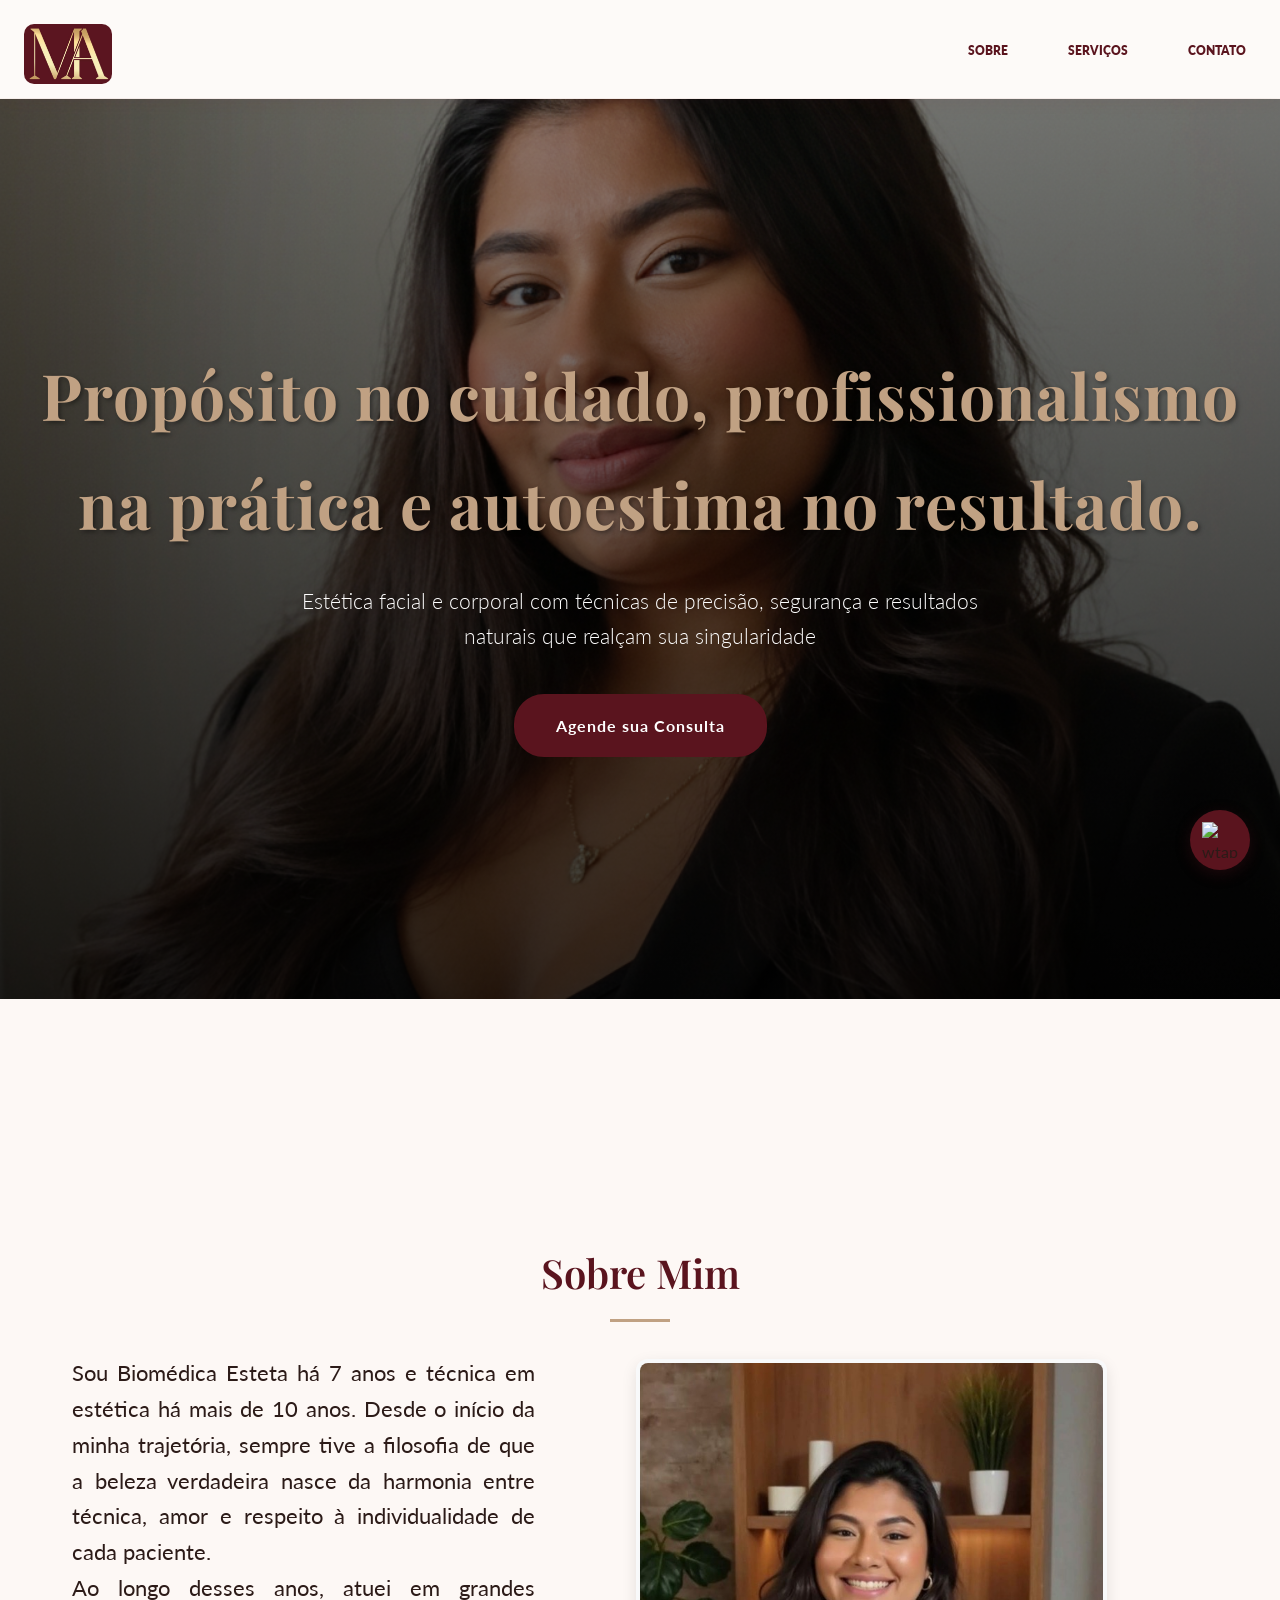
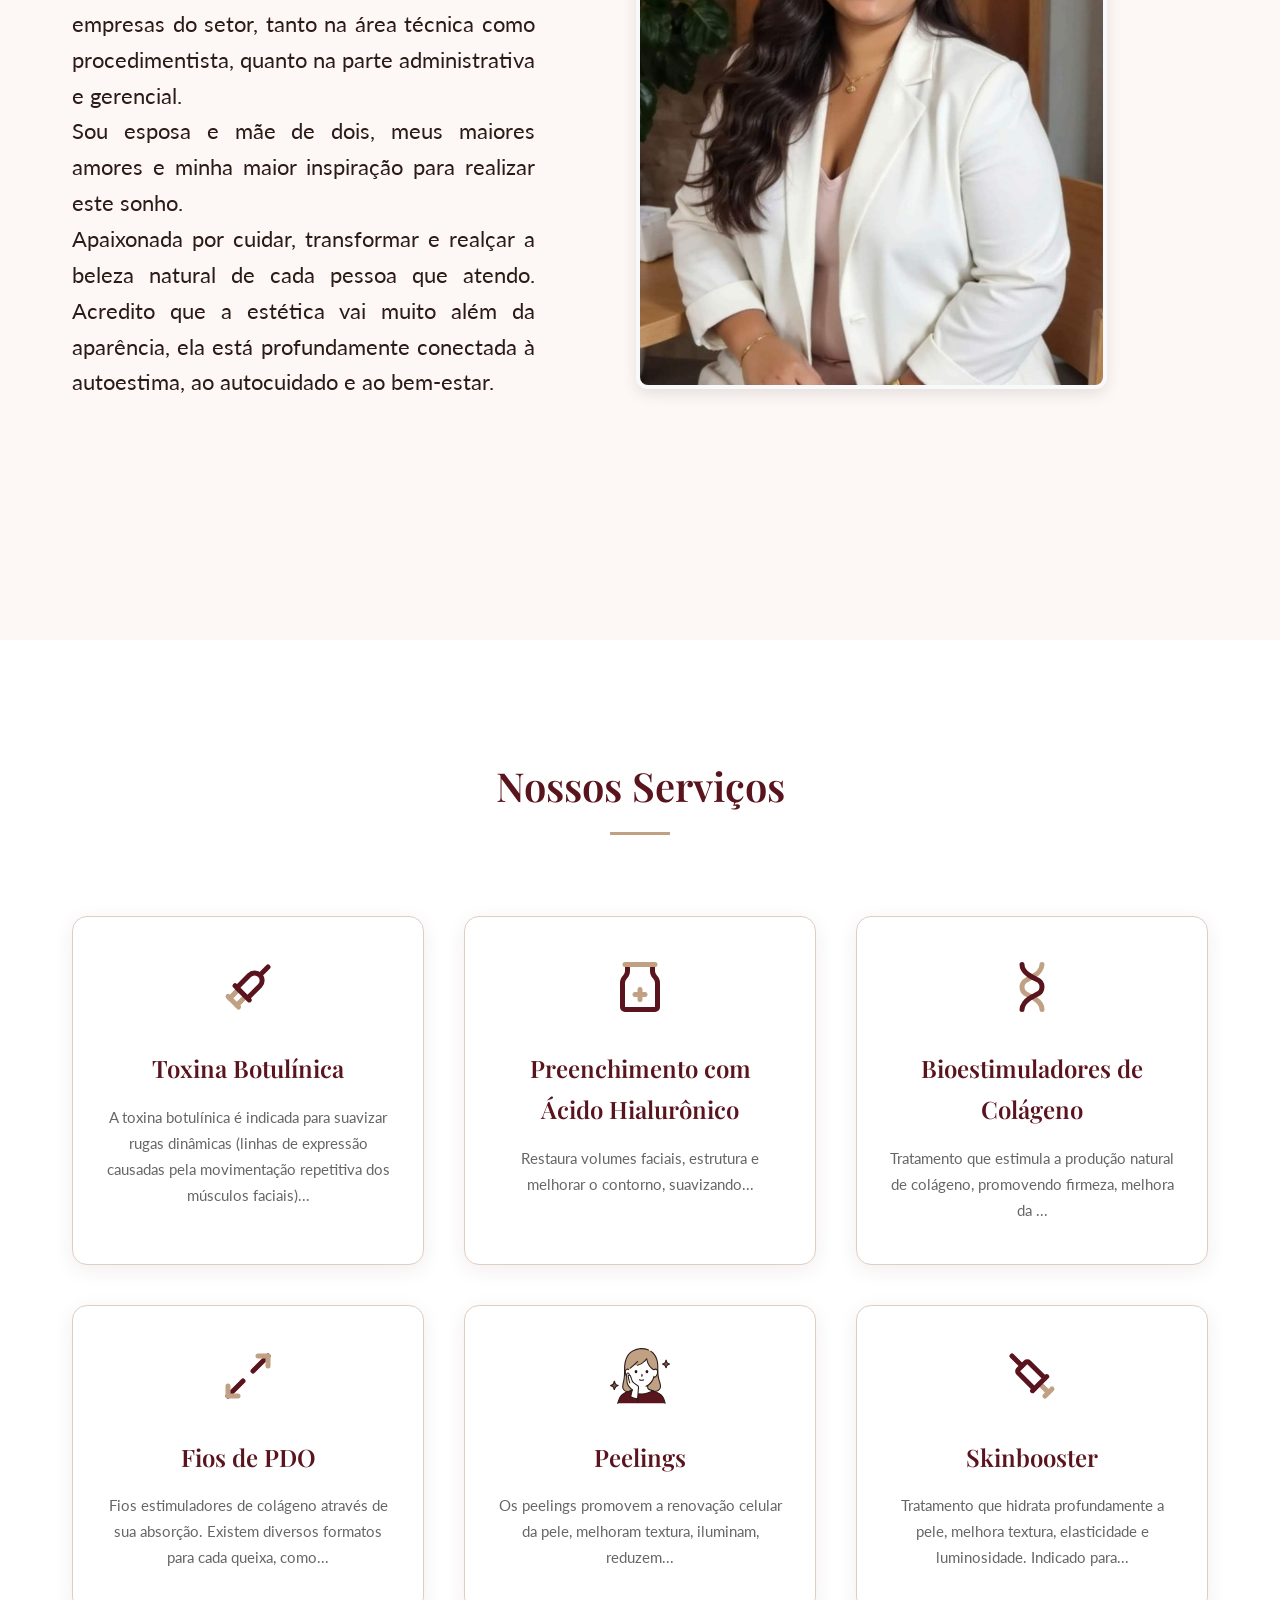
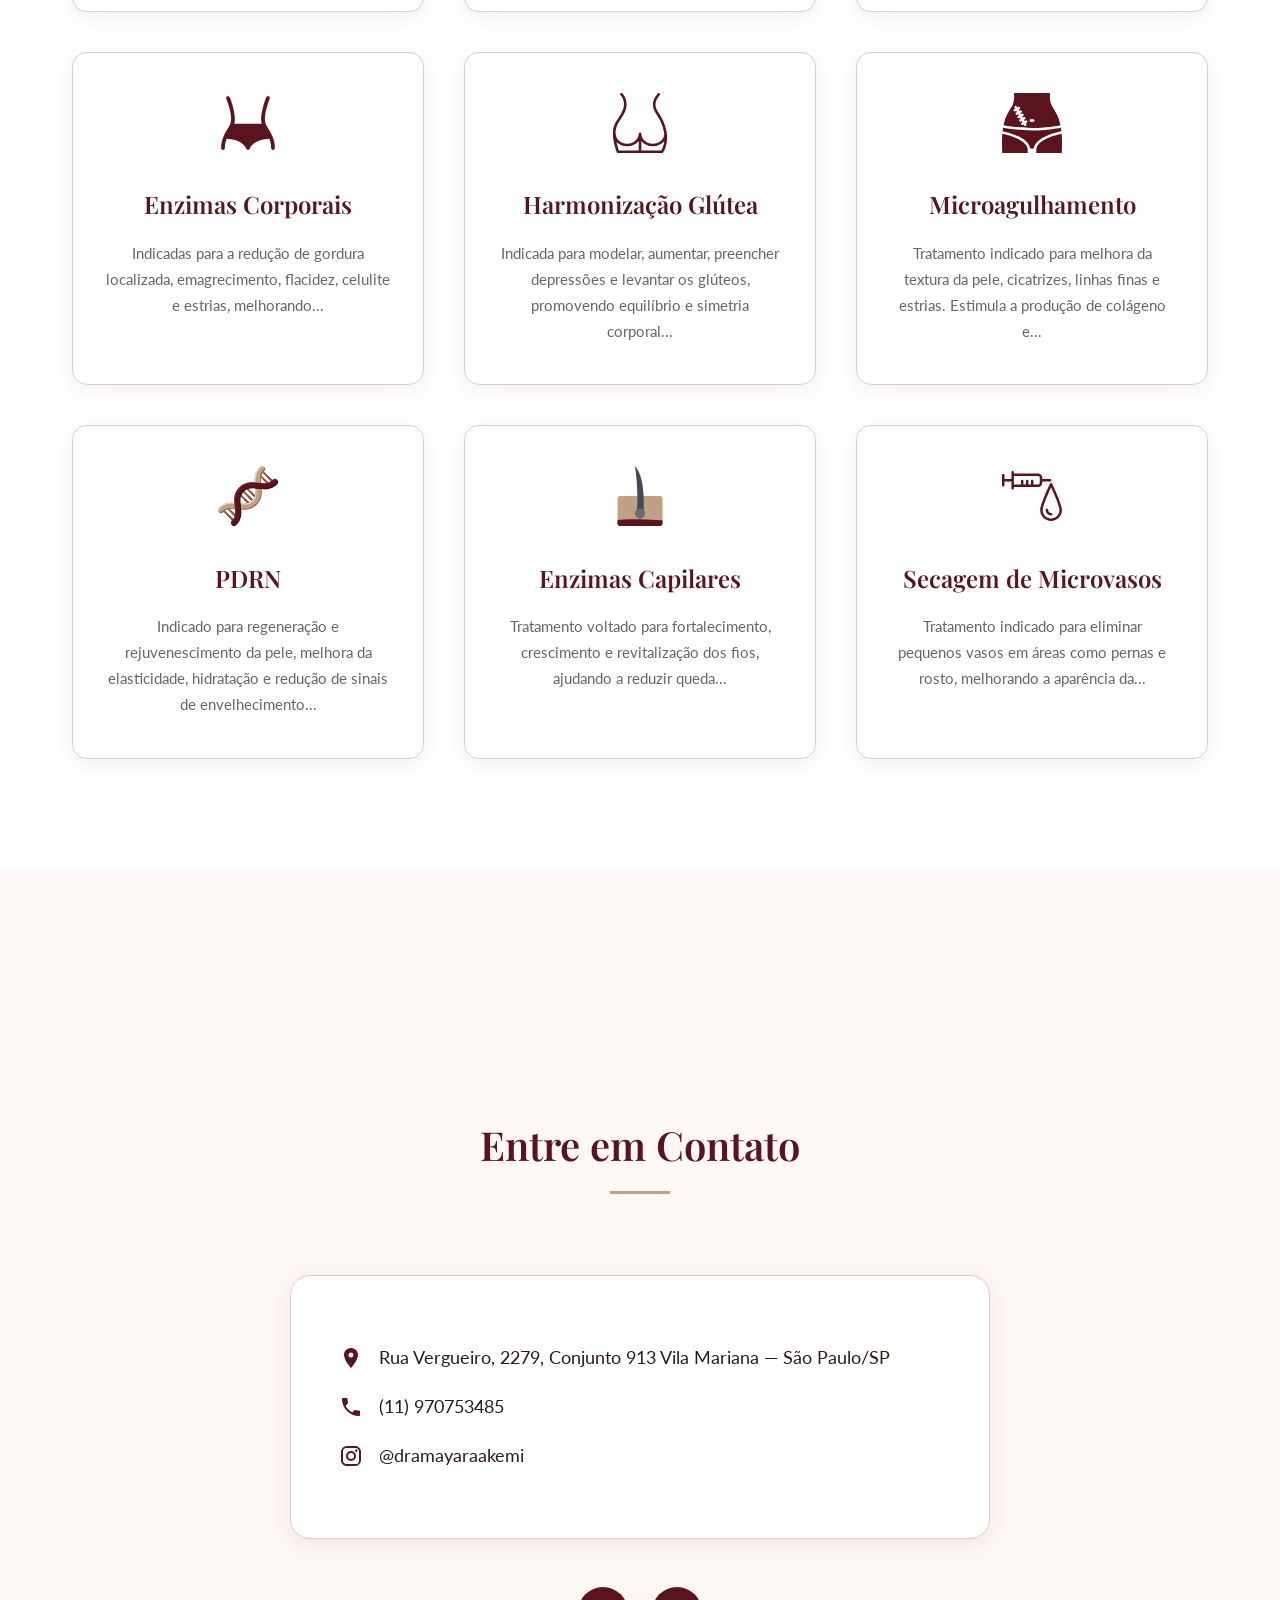
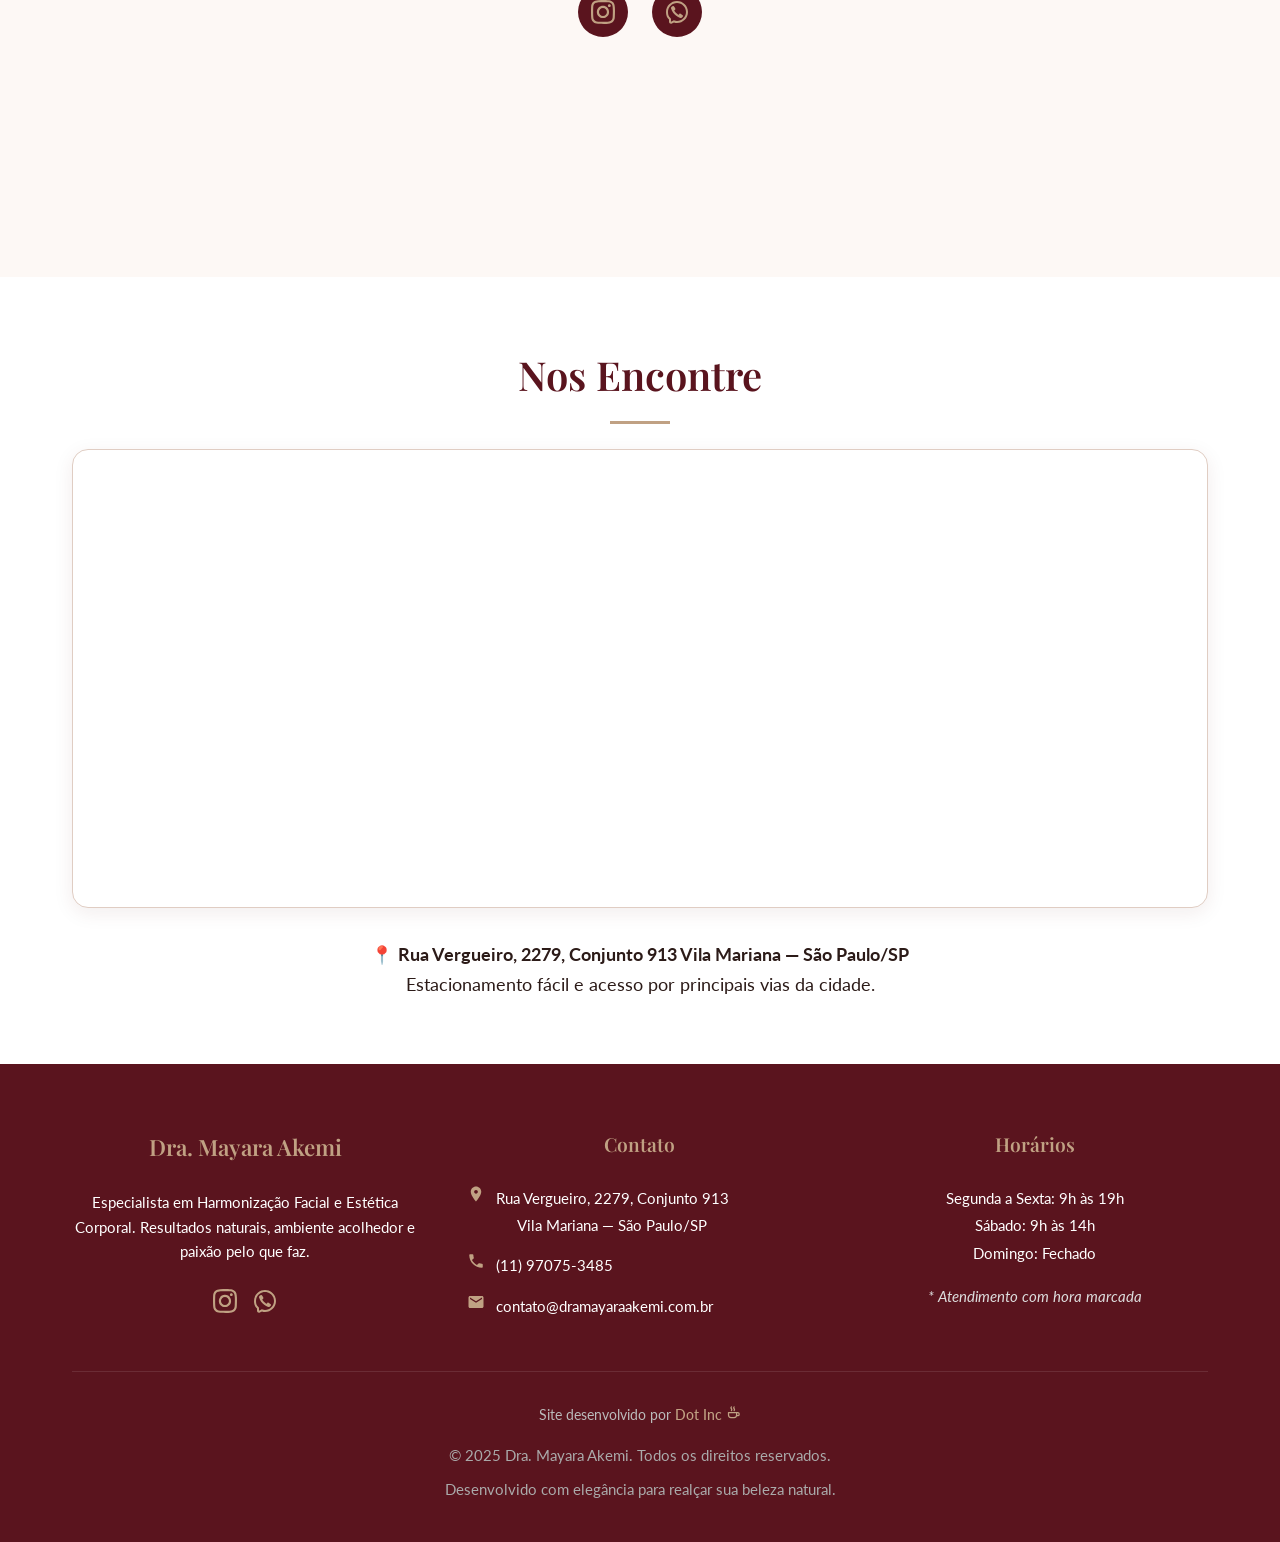
==== commit 654415be: "alter-alterado logo e textos" ====
--- a/index.html
+++ b/index.html
@@ -30,7 +30,6 @@
             <li><a href="#contato">Contato</a></li>
           </ul>
         </div>
-
       </nav>
     </div>
   </header>
@@ -93,10 +92,7 @@
       <div class="services-grid">
         <!-- Card 1 -->
         <div class="service-card fade-in" data-modal="botox">
-          <svg class="service-icon" xmlns="http://www.w3.org/2000/svg" viewBox="0 0 24 24">
-            <path
-              d="M12 2C6.48 2 2 6.48 2 12s4.48 10 10 10 10-4.48 10-10S17.52 2 12 2zm-2 15l-5-5 1.41-1.41L10 14.17l7.59-7.59L19 8l-9 9z" />
-          </svg>
+          <img class="service-icon" src="./img/icon_syring_direita.svg" alt="seringa_botox"/>
           <h3>Toxina Botulínica</h3>
           <p>A toxina botulínica é indicada para suavizar rugas dinâmicas (linhas de expressão causadas pela
             movimentação repetitiva dos músculos faciais)...</p>
@@ -104,10 +100,8 @@
 
         <!-- Card 2 -->
         <div class="service-card fade-in" data-modal="preenchimento">
-          <svg class="service-icon" xmlns="http://www.w3.org/2000/svg" viewBox="0 0 24 24">
-            <path
-              d="M12 2C6.48 2 2 6.48 2 12s4.48 10 10 10 10-4.48 10-10S17.52 2 12 2zm5 11h-4v4h-2v-4H7v-2h4V7h2v4h4v2z" />
-          </svg>
+        <img class="service-icon" src="./img/icon_ampola.svg" alt="ampola_hialuronico"/>
+
           <h3>Preenchimento com Ácido Hialurônico</h3>
           <p>
             Restaura volumes faciais, estrutura e melhorar o contorno, suavizando...
@@ -116,10 +110,8 @@
 
         <!-- Card 3 -->
         <div class="service-card fade-in" data-modal="bioestimuladores">
-          <svg class="service-icon" xmlns="http://www.w3.org/2000/svg" viewBox="0 0 24 24">
-            <path
-              d="M11.5,15C8.14,15 5.5,12.36 5.5,9C5.5,7.93 5.79,6.92 6.31,6.06L7.73,7.47C7.4,8.23 7.2,9.08 7.2,10C7.2,12.21 8.99,14 11.2,14C12.08,14 12.93,13.8 13.69,13.47L15.1,14.88C14.24,15.4 13.23,15.69 12.16,15.69C11.93,15.69 11.7,15.67 11.5,15.64V15M11.5,3C7.1,3 3.5,6.6 3.5,11C3.5,15.4 7.1,19 11.5,19C15.9,19 19.5,15.4 19.5,11C19.5,6.6 15.9,3 11.5,3M11.5,17C7.91,17 5,14.09 5,10.5C5,6.91 7.91,4 11.5,4C15.09,4 18,6.91 18,10.5C18,14.09 15.09,17 11.5,17Z" />
-          </svg>
+                   <img class="service-icon" src="./img/icon_dna.svg" alt="dna_colageno"/>
+
           <h3>Bioestimuladores de Colágeno</h3>
           <p>
             Tratamento que estimula a produção natural de colágeno, promovendo firmeza, melhora da ...
@@ -128,10 +120,8 @@
 
         <!-- Card 4 -->
         <div class="service-card fade-in" data-modal="PDO">
-          <svg class="service-icon" xmlns="http://www.w3.org/2000/svg" viewBox="0 0 24 24">
-            <path
-              d="M12,17.27L18.18,21L16.54,13.97L22,9.24L14.81,8.62L12,2L9.19,8.62L2,9.24L7.45,13.97L5.82,21L12,17.27Z" />
-          </svg>
+        <img class="service-icon" src="./img/icon_maximize.svg" alt="seringa_botox"/>
+
           <h3>Fios de PDO</h3>
           <p>
             Fios estimuladores de colágeno através de sua absorção. Existem diversos formatos para cada queixa, como...
@@ -140,10 +130,8 @@
 
         <!-- Card 5 -->
         <div class="service-card fade-in" data-modal="peelings">
-          <svg class="service-icon" xmlns="http://www.w3.org/2000/svg" viewBox="0 0 24 24">
-            <path
-              d="M12,2A10,10 0 0,0 2,12A10,10 0 0,0 12,22A10,10 0 0,0 22,12A10,10 0 0,0 12,2M12,4A8,8 0 0,1 20,12A8,8 0 0,1 12,20A8,8 0 0,1 4,12A8,8 0 0,1 12,4M12,6A6,6 0 0,0 6,12A6,6 0 0,0 12,18A6,6 0 0,0 18,12A6,6 0 0,0 12,6M12,8A4,4 0 0,1 16,12A4,4 0 0,1 12,16A4,4 0 0,1 8,12A4,4 0 0,1 12,8Z" />
-          </svg>
+                 <img class="service-icon" src="./img/icon_woman.svg" alt="woman_peeling"/>
+
           <h3>Peelings</h3>
           <p>
             Os peelings promovem a renovação celular da pele, melhoram textura, iluminam, reduzem... </p>
@@ -151,10 +139,7 @@
 
         <!-- Card 6 -->
         <div class="service-card fade-in" data-modal="skinbooster">
-          <svg class="service-icon" xmlns="http://www.w3.org/2000/svg" viewBox="0 0 24 24">
-            <path
-              d="M13.5,11.5C13.5,12.33 12.83,13 12,13C11.17,13 10.5,12.33 10.5,11.5C10.5,10.67 11.17,10 12,10C12.83,10 13.5,10.67 13.5,11.5M19.5,11.5C19.5,14.5 17,17 14,17H10C7,17 4.5,14.5 4.5,11.5C4.5,8.5 7,6 10,6H14C17,6 19.5,8.5 19.5,11.5M12,2C6.48,2 2,6.48 2,12C2,17.52 6.48,22 12,22C17.52,22 22,17.52 22,12C22,6.48 17.52,2 12,2Z" />
-          </svg>
+          <img class="service-icon" src="./img/icon_syringe_skinbooster.svg" alt="syringe_skinbooster"/>
           <h3>Skinbooster</h3>
           <p>
             Tratamento que hidrata profundamente a pele, melhora textura, elasticidade e luminosidade. Indicado para...
@@ -163,10 +148,7 @@
 
         <!-- Card 7 -->
         <div class="service-card fade-in" data-modal="enzimas">
-          <svg class="service-icon" xmlns="http://www.w3.org/2000/svg" viewBox="0 0 24 24">
-            <path
-              d="M13.5,11.5C13.5,12.33 12.83,13 12,13C11.17,13 10.5,12.33 10.5,11.5C10.5,10.67 11.17,10 12,10C12.83,10 13.5,10.67 13.5,11.5M19.5,11.5C19.5,14.5 17,17 14,17H10C7,17 4.5,14.5 4.5,11.5C4.5,8.5 7,6 10,6H14C17,6 19.5,8.5 19.5,11.5M12,2C6.48,2 2,6.48 2,12C2,17.52 6.48,22 12,22C17.52,22 22,17.52 22,12C22,6.48 17.52,2 12,2Z" />
-          </svg>
+          <img class="service-icon" src="./img/icon_body_shape_linger.svg" alt="enzimas"/>
           <h3>Enzimas Corporais</h3>
           <p>
             Indicadas para a redução de gordura localizada, emagrecimento, flacidez, celulite e estrias, melhorando...
@@ -175,10 +157,7 @@
 
         <!-- Card 8 -->
         <div class="service-card fade-in" data-modal="harmonização">
-          <svg class="service-icon" xmlns="http://www.w3.org/2000/svg" viewBox="0 0 24 24">
-            <path
-              d="M13.5,11.5C13.5,12.33 12.83,13 12,13C11.17,13 10.5,12.33 10.5,11.5C10.5,10.67 11.17,10 12,10C12.83,10 13.5,10.67 13.5,11.5M19.5,11.5C19.5,14.5 17,17 14,17H10C7,17 4.5,14.5 4.5,11.5C4.5,8.5 7,6 10,6H14C17,6 19.5,8.5 19.5,11.5M12,2C6.48,2 2,6.48 2,12C2,17.52 6.48,22 12,22C17.52,22 22,17.52 22,12C22,6.48 17.52,2 12,2Z" />
-          </svg>
+          <img class="service-icon" src="./img/icon_butt.svg" alt="glutea"/>
           <h3>Harmonização Glútea</h3>
           <p>
             Indicada para modelar, aumentar, preencher depressões e levantar os glúteos, promovendo equilíbrio e
@@ -188,10 +167,7 @@
 
         <!-- Card 9 -->
         <div class="service-card fade-in" data-modal="microagulhamento">
-          <svg class="service-icon" xmlns="http://www.w3.org/2000/svg" viewBox="0 0 24 24">
-            <path
-              d="M13.5,11.5C13.5,12.33 12.83,13 12,13C11.17,13 10.5,12.33 10.5,11.5C10.5,10.67 11.17,10 12,10C12.83,10 13.5,10.67 13.5,11.5M19.5,11.5C19.5,14.5 17,17 14,17H10C7,17 4.5,14.5 4.5,11.5C4.5,8.5 7,6 10,6H14C17,6 19.5,8.5 19.5,11.5M12,2C6.48,2 2,6.48 2,12C2,17.52 6.48,22 12,22C17.52,22 22,17.52 22,12C22,6.48 17.52,2 12,2Z" />
-          </svg>
+                   <img class="service-icon" src="./img/icon_scar_microagulhamento.svg" alt="microagulhamento"/>
           <h3>Microagulhamento</h3>
           <p>
             Tratamento indicado para melhora da textura da pele, cicatrizes, linhas finas e estrias. Estimula a produção
@@ -201,10 +177,7 @@
 
         <!-- Card 10 -->
         <div class="service-card fade-in" data-modal="PDRN">
-          <svg class="service-icon" xmlns="http://www.w3.org/2000/svg" viewBox="0 0 24 24">
-            <path
-              d="M13.5,11.5C13.5,12.33 12.83,13 12,13C11.17,13 10.5,12.33 10.5,11.5C10.5,10.67 11.17,10 12,10C12.83,10 13.5,10.67 13.5,11.5M19.5,11.5C19.5,14.5 17,17 14,17H10C7,17 4.5,14.5 4.5,11.5C4.5,8.5 7,6 10,6H14C17,6 19.5,8.5 19.5,11.5M12,2C6.48,2 2,6.48 2,12C2,17.52 6.48,22 12,22C17.52,22 22,17.52 22,12C22,6.48 17.52,2 12,2Z" />
-          </svg>
+          <img class="service-icon" src="./img/icon_pdrn_dna.svg" alt="PDRN"/>
           <h3>PDRN</h3>
           <p>
             Indicado para regeneração e rejuvenescimento da pele, melhora da elasticidade, hidratação e redução de
@@ -214,10 +187,7 @@
 
         <!-- Card 11 -->
         <div class="service-card fade-in" data-modal="capilares">
-          <svg class="service-icon" xmlns="http://www.w3.org/2000/svg" viewBox="0 0 24 24">
-            <path
-              d="M13.5,11.5C13.5,12.33 12.83,13 12,13C11.17,13 10.5,12.33 10.5,11.5C10.5,10.67 11.17,10 12,10C12.83,10 13.5,10.67 13.5,11.5M19.5,11.5C19.5,14.5 17,17 14,17H10C7,17 4.5,14.5 4.5,11.5C4.5,8.5 7,6 10,6H14C17,6 19.5,8.5 19.5,11.5M12,2C6.48,2 2,6.48 2,12C2,17.52 6.48,22 12,22C17.52,22 22,17.52 22,12C22,6.48 17.52,2 12,2Z" />
-          </svg>
+          <img class="service-icon" src="./img/icon_hair.svg" alt="capilar"/>
           <h3>Enzimas Capilares</h3>
           <p>
             Tratamento voltado para fortalecimento, crescimento e revitalização dos fios, ajudando a reduzir queda...
@@ -226,10 +196,7 @@
 
         <!-- Card 12 -->
         <div class="service-card fade-in" data-modal="microvasos">
-          <svg class="service-icon" xmlns="http://www.w3.org/2000/svg" viewBox="0 0 24 24">
-            <path
-              d="M13.5,11.5C13.5,12.33 12.83,13 12,13C11.17,13 10.5,12.33 10.5,11.5C10.5,10.67 11.17,10 12,10C12.83,10 13.5,10.67 13.5,11.5M19.5,11.5C19.5,14.5 17,17 14,17H10C7,17 4.5,14.5 4.5,11.5C4.5,8.5 7,6 10,6H14C17,6 19.5,8.5 19.5,11.5M12,2C6.48,2 2,6.48 2,12C2,17.52 6.48,22 12,22C17.52,22 22,17.52 22,12C22,6.48 17.52,2 12,2Z" />
-          </svg>
+          <img class="service-icon" src="./img/icon_syringe_with_large_droplet_of_fluid.svg" alt="microvasos"/>
           <h3>Secagem de Microvasos</h3>
           <p>
             Tratamento indicado para eliminar pequenos vasos em áreas como pernas e rosto, melhorando a aparência da...
@@ -270,8 +237,8 @@
       </div>
       <div class="social-links">
         <a href="https://www.instagram.com/dramayakemi?utm_source=ig_web_button_share_sheet&igsh=ZDNlZDc0MzIxNw=="
-          target="_blank">📷</a>
-        <a href="https://wa.me/5511970753485" target="_blank">💬</a>
+          target="_blank"><img class="social-img" src="./img/icon_instagram.svg" alt="instagram"></a>
+        <a href="https://wa.me/5511970753485" target="_blank"><img class="social-img" src="./img/icon_whatsapp.svg" alt="whatsapp"></a>
       </div>
     </div>
   </section>
@@ -341,13 +308,13 @@
             line-height: 1.6;
             margin-bottom: 1.5rem;
           ">
-            Especialista em Harmonização Orofacial e Estética Corporal.
-            Resultados naturais, ambiente acolhedor e tecnologia de ponta.
-          </p>
-          <div style="display: flex; gap: 1rem; margin-top: 1.5rem">
+            Especialista em Harmonização Facial e Estética Corporal.
+            Resultados naturais, ambiente acolhedor e paixão pelo que faz.
+          </p>
+          <div style="display: flex; gap: 1rem; margin-top: 1.5rem ;justify-content: center;">
             <a href="https://www.instagram.com/dramayakemi?utm_source=ig_web_button_share_sheet&igsh=ZDNlZDc0MzIxNw=="
-              target="_blank" style="color: white; font-size: 1.3rem">📷</a>
-            <a href="https://wa.me/5511970753485" target="_blank" style="color: white; font-size: 1.3rem">💬</a>
+              target="_blank" style="color: white; font-size: 1.3rem"><img class="social-img"src="./img/icon_instagram.svg" alt="instagram"></a>
+            <a href="https://wa.me/5511970753485" target="_blank" style="color: white; font-size: 1.3rem"><img class="social-img" src="./img/icon_whatsapp.svg" alt="whatsapp"></a>
           </div>
         </div>
 
@@ -433,13 +400,13 @@
       <!-- 🔹 NOVO: Créditos do desenvolvedor -->
       <div style="text-align: center; font-size: 0.85rem; color: #bbb; margin-bottom: 1rem;">
         Site desenvolvido por <a href="https://www.dotincbr.com.br" target="_blank"
-          style="color: var(--cor-secundaria); text-decoration: none; font-weight: 500;">Dot Inc</a>
+          style="color: var(--cor-secundaria); text-decoration: none; font-weight: 500;">Dot Inc <img src="./img/icon_coffee.svg" alt="cafe" style="width: 15px;"></a>
       </div>
 
       <!-- Direitos -->
       <div style="text-align: center; font-size: 0.9rem; color: #aaa">
         <p>
-          &copy; 2025 Dra. Mayara Akemi — Harmonização Orofacial & Estética.
+          &copy; 2025 Dra. Mayara Akemi.
           Todos os direitos reservados.
         </p>
         <p>Desenvolvido com elegância para realçar sua beleza natural.</p>
@@ -515,7 +482,11 @@
       <span class="close-modal">&times;</span>
       <h2>Fios de PDO</h2>
       <p>
-      Fios estimuladores de colágeno através de sua absorção. Existem diversos formatos para cada queixa, como os com garras que promovem o tracionamento do tecido dando lifting para região. Outros formatos também poderão dar volume e preenchimento de linhas, e promovem maior estimulação de colágeno. Indicados para tratar a flacidez, promovendo efeito lifting imediato e estímulo de colágeno a longo prazo. Melhoram a sustentação e redefinem o contorno facial.
+        Fios estimuladores de colágeno através de sua absorção. Existem diversos formatos para cada queixa, como os com
+        garras que promovem o tracionamento do tecido dando lifting para região. Outros formatos também poderão dar
+        volume e preenchimento de linhas, e promovem maior estimulação de colágeno. Indicados para tratar a flacidez,
+        promovendo efeito lifting imediato e estímulo de colágeno a longo prazo. Melhoram a sustentação e redefinem o
+        contorno facial.
       </p>
       <p>
         <strong>Duração da aplicação:</strong> 30 a 60 min |
@@ -530,18 +501,13 @@
     </div>
   </div>
 
-  <div class="modal-overlay" id="modal-peim-microvasos">
-    <div class="modal">
-      <span class="close-modal">&times;</span>
-      <h2>Secagem de Microvasos com PEIM</h2>
-      <p>
-        A secagem de microvasos é um tratamento indicado para eliminar vasinhos aparentes no rosto, pescoço e colo —
-        causados por fatores como genética, exposição solar, alterações hormonais ou envelhecimento.
-      </p>
-      <p>
-        Aqui, utilizamos a técnica <strong>PEIM</strong> (Plasma Rico em Plaquetas + Energia Intensa Pulsada), que
-        combina o poder regenerativo do plasma com a precisão da luz pulsada para tratar os vasos de forma segura,
-        indolor e com recuperação rápida — além de estimular o colágeno e melhorar a textura da pele.
+  <div class="modal-overlay" id="modal-peelings">
+    <div class="modal">
+      <span class="close-modal">&times;</span>
+      <h2>Peelings</h2>
+      <p>
+        Os peelings promovem a renovação celular da pele, melhoram textura, iluminam, reduzem manchas, linhas finas e
+        cicatrizes superficiais. São indicados para todos os tipos de pele, conforme a necessidade do paciente
       </p>
       <p>
         <strong>Duração da sessão:</strong> 30 a 45 min |
@@ -549,41 +515,148 @@
         <strong>Número de sessões:</strong> 1 a 3, conforme necessidade |
         <strong>Resultados:</strong> Visíveis após a 1ª sessão, com melhora progressiva
       </p>
-      <a href="#" class="btn_modal"
-        onclick="abrirWhatsApp('Quero saber mais sobre harmonização labial!'); return false;">
-        Saiba mais sobre lábios
-      </a>
-    </div>
-  </div>
-
-
-  <div class="modal-overlay" id="modal-corporal">
-    <div class="modal">
-      <span class="close-modal">&times;</span>
-      <h2>Protocolos Corporais</h2>
-      <p>
-        Desenvolvemos protocolos personalizados para modelagem corporal,
-        redução de medidas, combate à celulite e flacidez. Combinamos
-        tecnologias como radiofrequência, ultrassom, drenagem linfática e
-        eletroestimulação, sempre com avaliação individualizada.
-      </p>
-      <p>
-        Indicado para quem busca resultados estéticos sem cirurgia.
-        Recomenda-se pacotes de 8 a 12 sessões, 2x por semana, com manutenção
-        mensal.
+      <a href="#" class="btn_modal" onclick="abrirWhatsApp('Quero saber mais sobre Peelings!'); return false;">
+        Renovar Minha Pele
+      </a>
+    </div>
+  </div>
+
+  <div class="modal-overlay" id="modal-skinbooster">
+    <div class="modal">
+      <span class="close-modal">&times;</span>
+      <h2>Skinbooster</h2>
+      <p>
+        Tratamento que hidrata profundamente a pele, melhora textura, elasticidade e luminosidade. Indicado para
+        prevenção e correção de sinais de envelhecimento, linhas finas e ressecamento.
       </p>
       <p>
         <strong>Duração:</strong> 50 minutos por sessão |
         <strong>Resultados:</strong> Visíveis a partir da 4ª sessão |
         <strong>Manutenção:</strong> Mensal
       </p>
+      <a href="#" class="btn_modal" onclick="abrirWhatsApp('Quero saber mais sobre Skinbooster!'); return false;">
+        Hidratar Minha Pele
+      </a>
+    </div>
+  </div>
+
+  <div class="modal-overlay" id="modal-enzimas">
+    <div class="modal">
+      <span class="close-modal">&times;</span>
+      <h2>Enzimas Corporais</h2>
+      <p>
+        Indicadas para a redução de gordura localizada, emagrecimento, flacidez, celulite e estrias, melhorando o
+        contorno corporal, aspecto e a firmeza da pele. Podem ser aplicadas em abdômen, flancos, braços, coxas e outras
+        regiões específicas. </p>
+      <p>
+        <strong>Duração:</strong> ?? minutos por sessão |
+        <strong>Resultados:</strong> Visíveis a partir da ?ª sessão |
+        <strong>Manutenção:</strong> Mensal/Semestral/Anual
+      </p>
+      <a href="#" class="btn_modal" onclick="abrirWhatsApp('Quero saber mais sobre Modelar Meu Corpo!'); return false;">
+        Modelar Meu Corpo
+      </a>
+    </div>
+  </div>
+
+  <div class="modal-overlay" id="modal-harmonização">
+    <div class="modal">
+      <span class="close-modal">&times;</span>
+      <h2>Harmonização Glútea</h2>
+      <p>
+        Indicada para modelar, aumentar, preencher depressões e levantar os glúteos, promovendo equilíbrio e simetria
+        corporal. Também melhora a firmeza, aspecto e a estética da região.
+      <p>
+        <strong>Duração:</strong> ?? minutos por sessão |
+        <strong>Resultados:</strong> Visíveis a partir da ?ª sessão |
+        <strong>Manutenção:</strong> Mensal/Semestral/Anual
+      </p>
       <a href="#" class="btn_modal"
-        onclick="abrirWhatsApp('Quero saber mais sobre harmonização labial!'); return false;">
-        Saiba mais sobre lábios
-      </a>
-    </div>
-  </div>
-
+        onclick="abrirWhatsApp('Quero saber mais sobre Harmonização Glútea!'); return false;">
+        Modelar Meu Corpo
+      </a>
+    </div>
+  </div>
+
+  <div class="modal-overlay" id="modal-microagulhamento">
+    <div class="modal">
+      <span class="close-modal">&times;</span>
+      <h2>Microagulhamento</h2>
+      <p>
+        Tratamento indicado para melhora da textura da pele, cicatrizes, linhas finas e estrias. Estimula a produção de
+        colágeno e elastina, promovendo rejuvenescimento e firmeza. Indicado para realizar no rosto, nos lábios, cabelo
+        e no corpo.
+      </p>
+      <p>
+        <strong>Duração:</strong> ?? minutos por sessão |
+        <strong>Resultados:</strong> Visíveis a partir da ?ª sessão |
+        <strong>Manutenção:</strong> Mensal/Semestral/Anual
+      </p>
+      <a href="#" class="btn_modal" onclick="abrirWhatsApp('Quero saber mais sobre Microagulhamento!'); return false;">
+        Renovar Minha Pele
+      </a>
+    </div>
+  </div>
+
+  <div class="modal-overlay" id="modal-PDRN">
+    <div class="modal">
+      <span class="close-modal">&times;</span>
+      <h2>PDRN</h2>
+      <p>
+        Indicado para regeneração e rejuvenescimento da pele, melhora da elasticidade, hidratação e redução de sinais de
+        envelhecimento. Também auxilia na recuperação de peles sensíveis ou danificadas. <strong>Resultados:</strong>
+        Visíveis a partir da ?ª sessão |
+      </p>
+      <p>
+        <strong>Duração:</strong> ?? minutos por sessão |
+        <strong>Resultados:</strong> Visíveis a partir da ?ª sessão |
+        <strong>Manutenção:</strong> Mensal/Semestral/Anual
+      </p>
+      <a href="#" class="btn_modal" onclick="abrirWhatsApp('Quero saber mais sobre PDRN!'); return false;">
+        Regenerar Minha Pele
+      </a>
+    </div>
+  </div>
+
+  <div class="modal-overlay" id="modal-capilares">
+    <div class="modal">
+      <span class="close-modal">&times;</span>
+      <h2>Enzimas Capilares</h2>
+      <p>
+        Tratamento voltado para fortalecimento, crescimento e revitalização dos fios, ajudando a reduzir queda capilar e
+        estimular a saúde do couro cabeludo.
+      </p>
+      <p>
+        <strong>Duração:</strong> ?? minutos por sessão |
+        <strong>Resultados:</strong> Visíveis a partir da ?ª sessão |
+        <strong>Manutenção:</strong> Mensal/Semestral/Anual
+      </p>
+      <a href="#" class="btn_modal" onclick="abrirWhatsApp('Quero saber mais sobre Enzimas Capilares!'); return false;">
+        Fortalecer Meus Cabelos
+      </a>
+    </div>
+  </div>
+
+  <div class="modal-overlay" id="modal-microvasos">
+    <div class="modal">
+      <span class="close-modal">&times;</span>
+      <h2>Secagem de Microvasos</h2>
+      <p>
+        Tratamento indicado para eliminar pequenos vasos em áreas como pernas e rosto, melhorando a aparência da pele e
+        uniformizando o tom.
+      </p>
+      </p>
+      <p>
+        <strong>Duração:</strong> ?? minutos por sessão |
+        <strong>Resultados:</strong> Visíveis a partir da ?ª sessão |
+        <strong>Manutenção:</strong> Mensal/Semestral/Anual
+      </p>
+      <a href="#" class="btn_modal"
+        onclick="abrirWhatsApp('Quero saber mais sobre Secagem de Microvasos!'); return false;">
+        Eliminar Vasinhos
+      </a>
+    </div>
+  </div>
   <!-- Modal WhatsApp -->
   <div class="whatsapp-modal-overlay" id="whatsappModal">
     <div class="whatsapp-modal">
--- a/css/style.css
+++ b/css/style.css
@@ -33,7 +33,7 @@
 h4 {
   font-family: "Playfair Display", serif;
   font-weight: 600;
-  color: var(--cor-secundaria);
+  color: var(--cor-primaria);
 }
 
 .container {
@@ -125,7 +125,7 @@
 .hero {
 height: 100vh;
     background: linear-gradient(rgba(0, 0, 0, 0.4), rgba(0, 0, 0, 0.8)),
-     url(/img/img_hero_Dra_MayaraAkemi.png) no-repeat center center / cover;
+     url("../img/img_hero_Dra_MayaraAkemi.png") no-repeat center center / cover;
     display: flex;
     align-items: center;
     justify-content: center;
@@ -139,6 +139,7 @@
   font-size: 4rem;
   font-weight: 700;
   margin-bottom: 1.5rem;
+  color: var(--cor-secundaria);
   text-shadow: 2px 2px 4px rgba(0, 0, 0, 0.4);
   letter-spacing: 1px;
 }
@@ -413,6 +414,10 @@
   transition: all 0.3s;
 }
 
+.social-img {
+  width: 24px;
+  height: 24px;
+}
 .social-links a:hover {
   transform: translateY(-5px);
   background: var(--cor-hover);
@@ -631,12 +636,12 @@
     cursor: pointer;
     width: 35px;
     height: 35px;
-    background: url("/img/icon_menu_hamburguer.svg") center center no-repeat;
+    background: url("../img/icon_menu_hamburguer.svg") center center no-repeat;
     background-size: cover;
      transition: all 1s;
   }
 .menu-icon.open{
-  background-image: url("/img/icon_menu_hamburguer_active.svg");
+  background-image: url("../img/icon_menu_hamburguer_active.svg");
   transition: all 1s;
 }
   .nav-links {
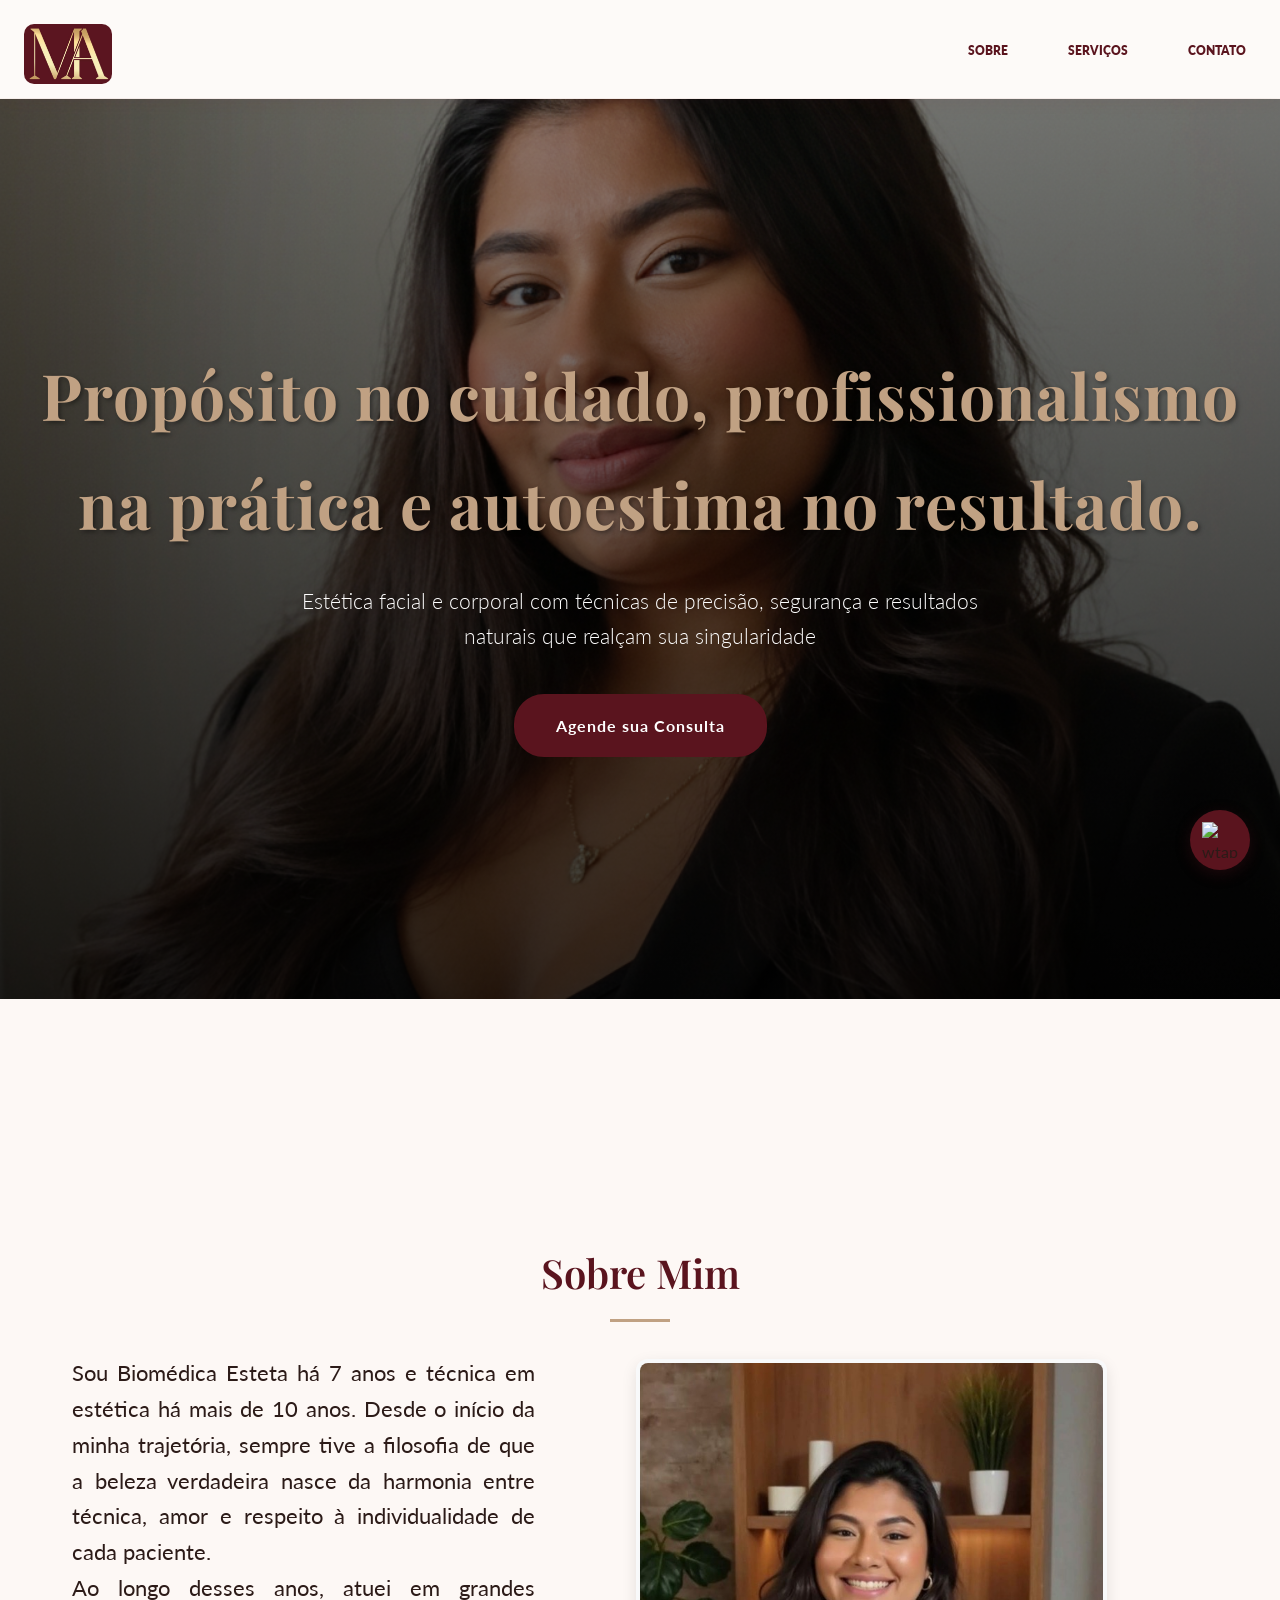
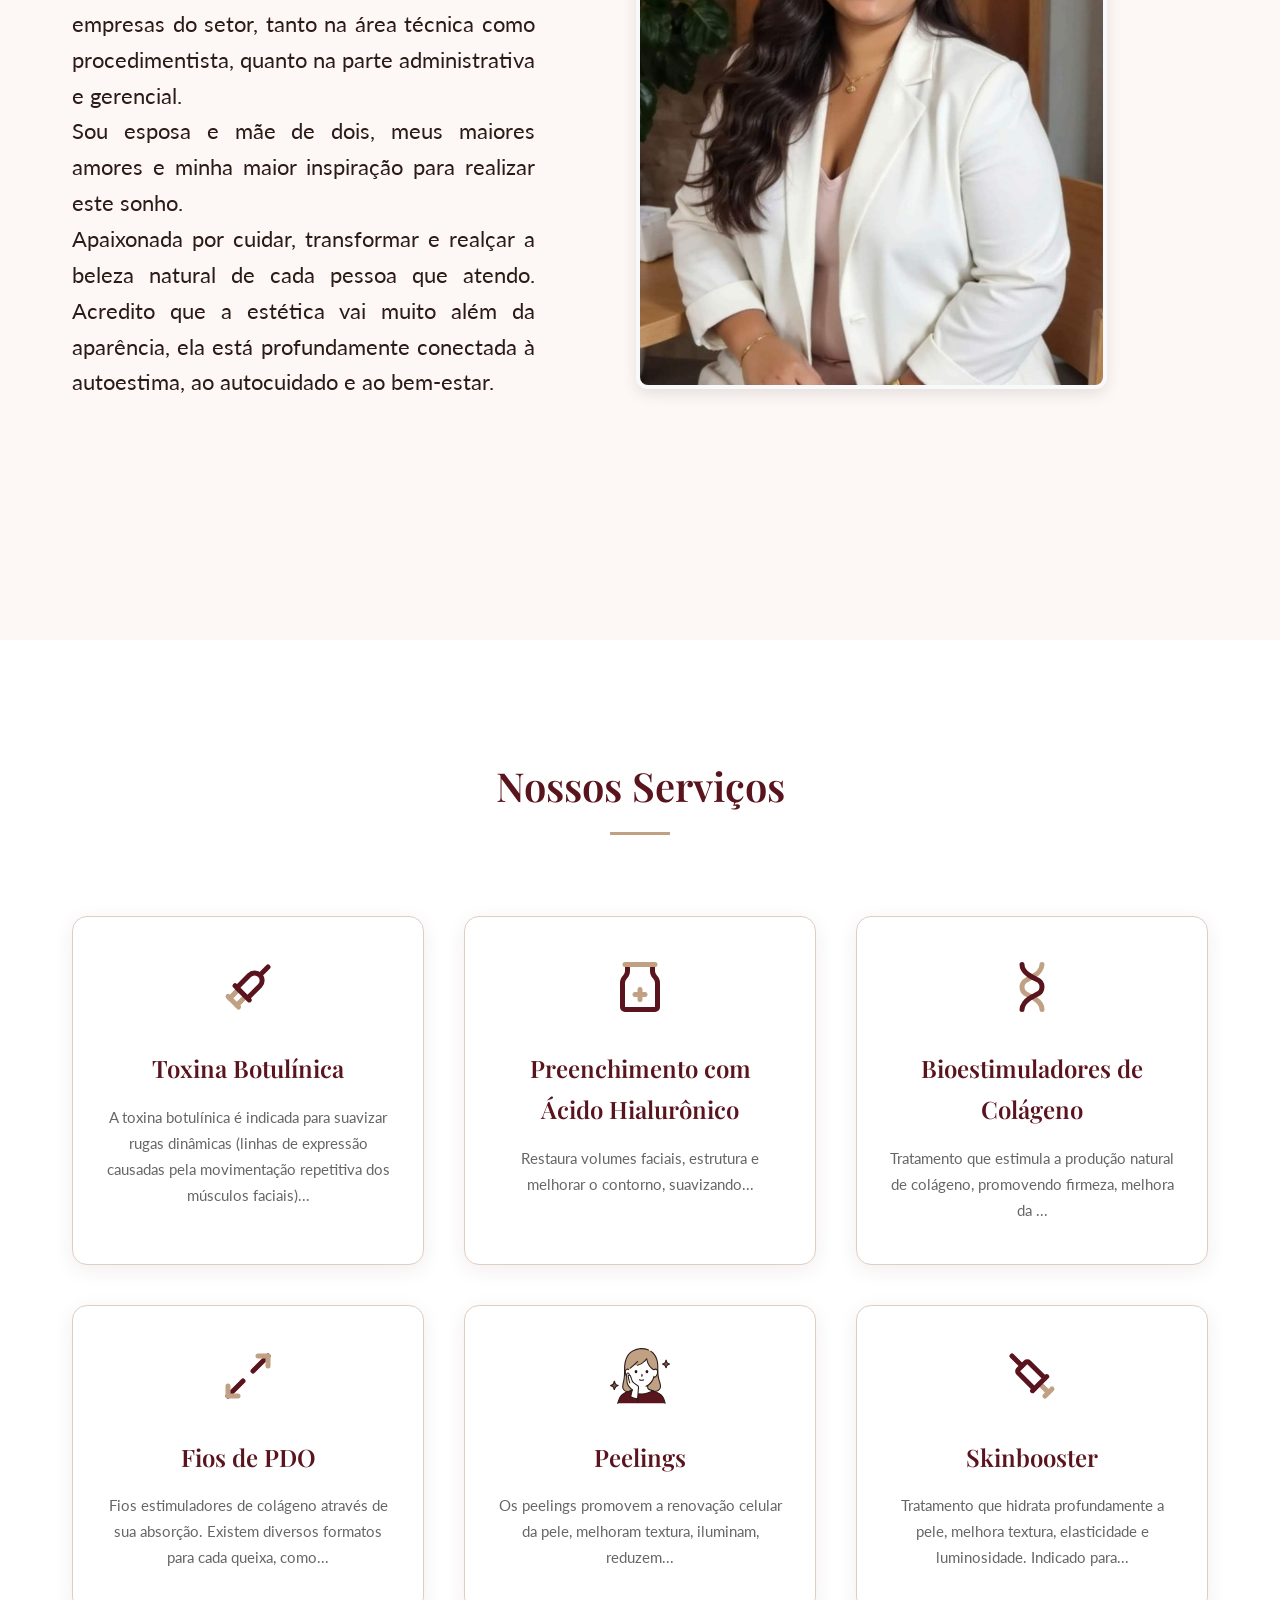
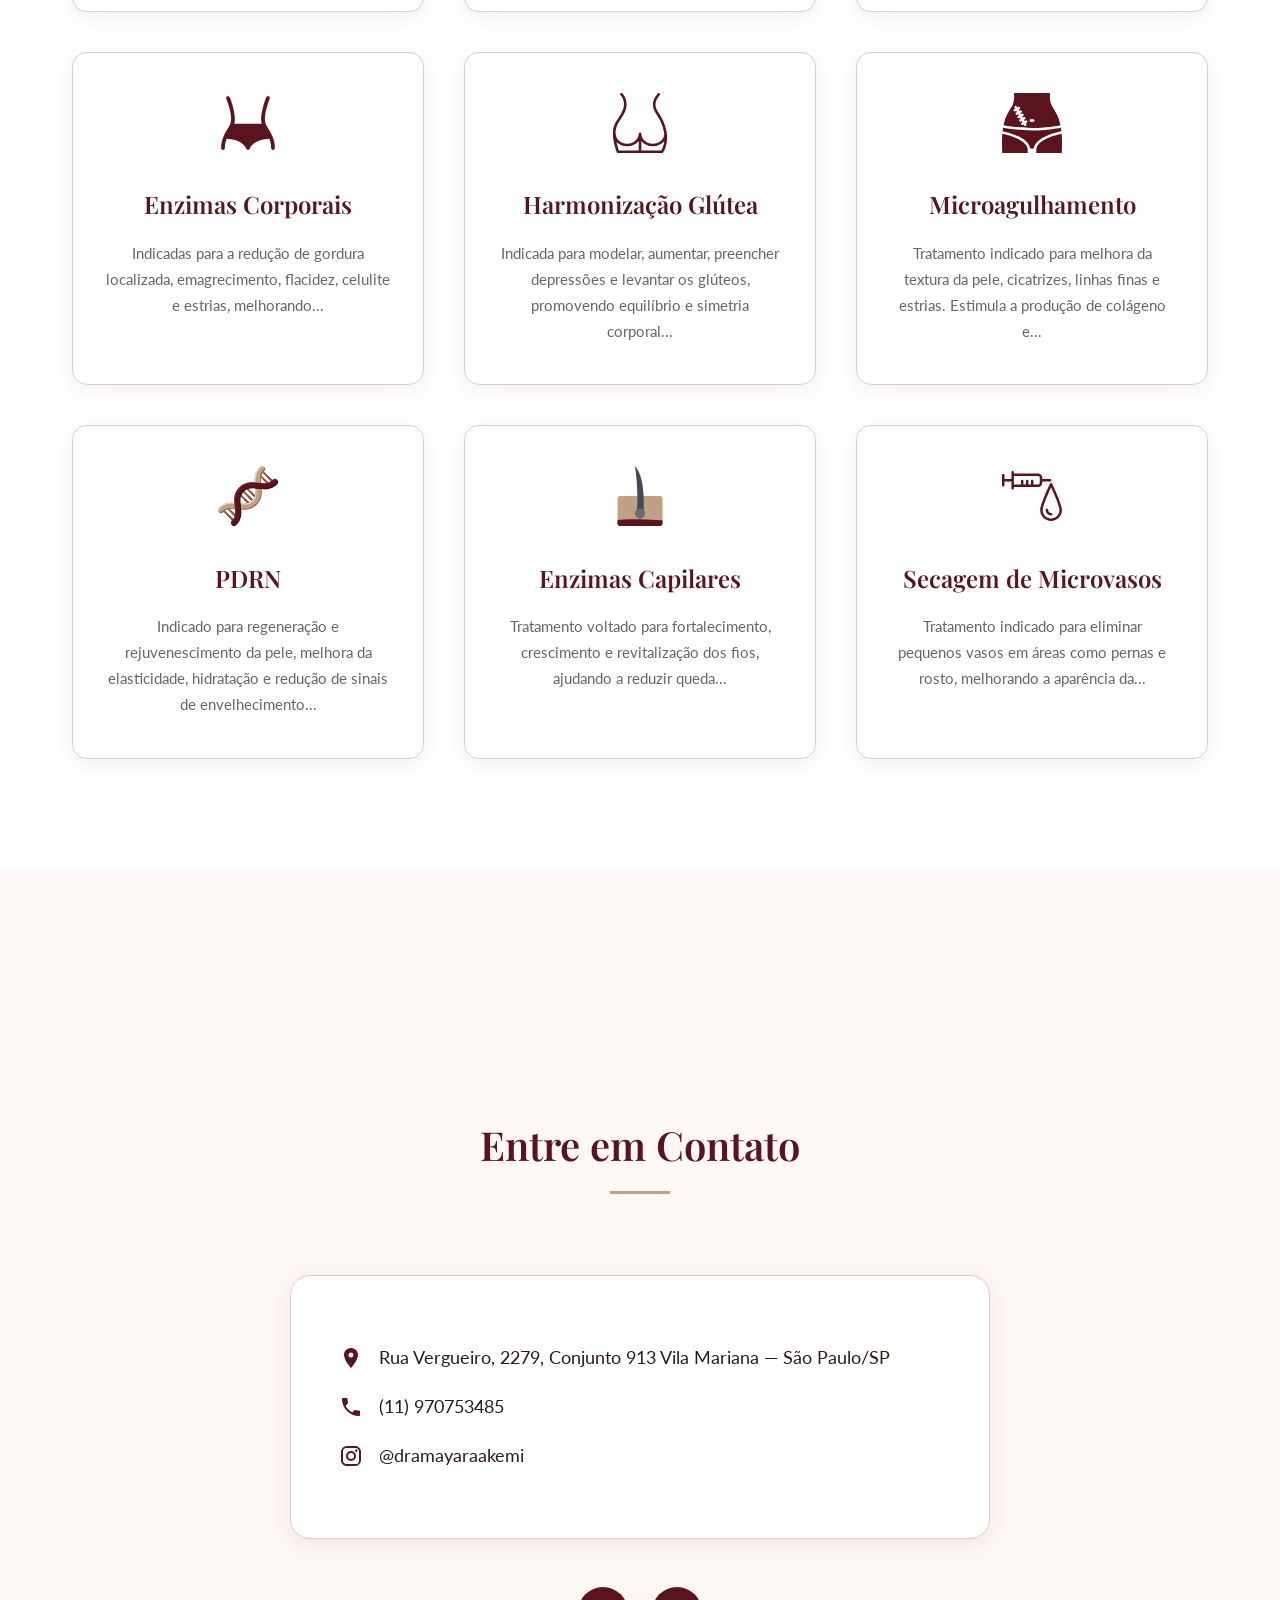
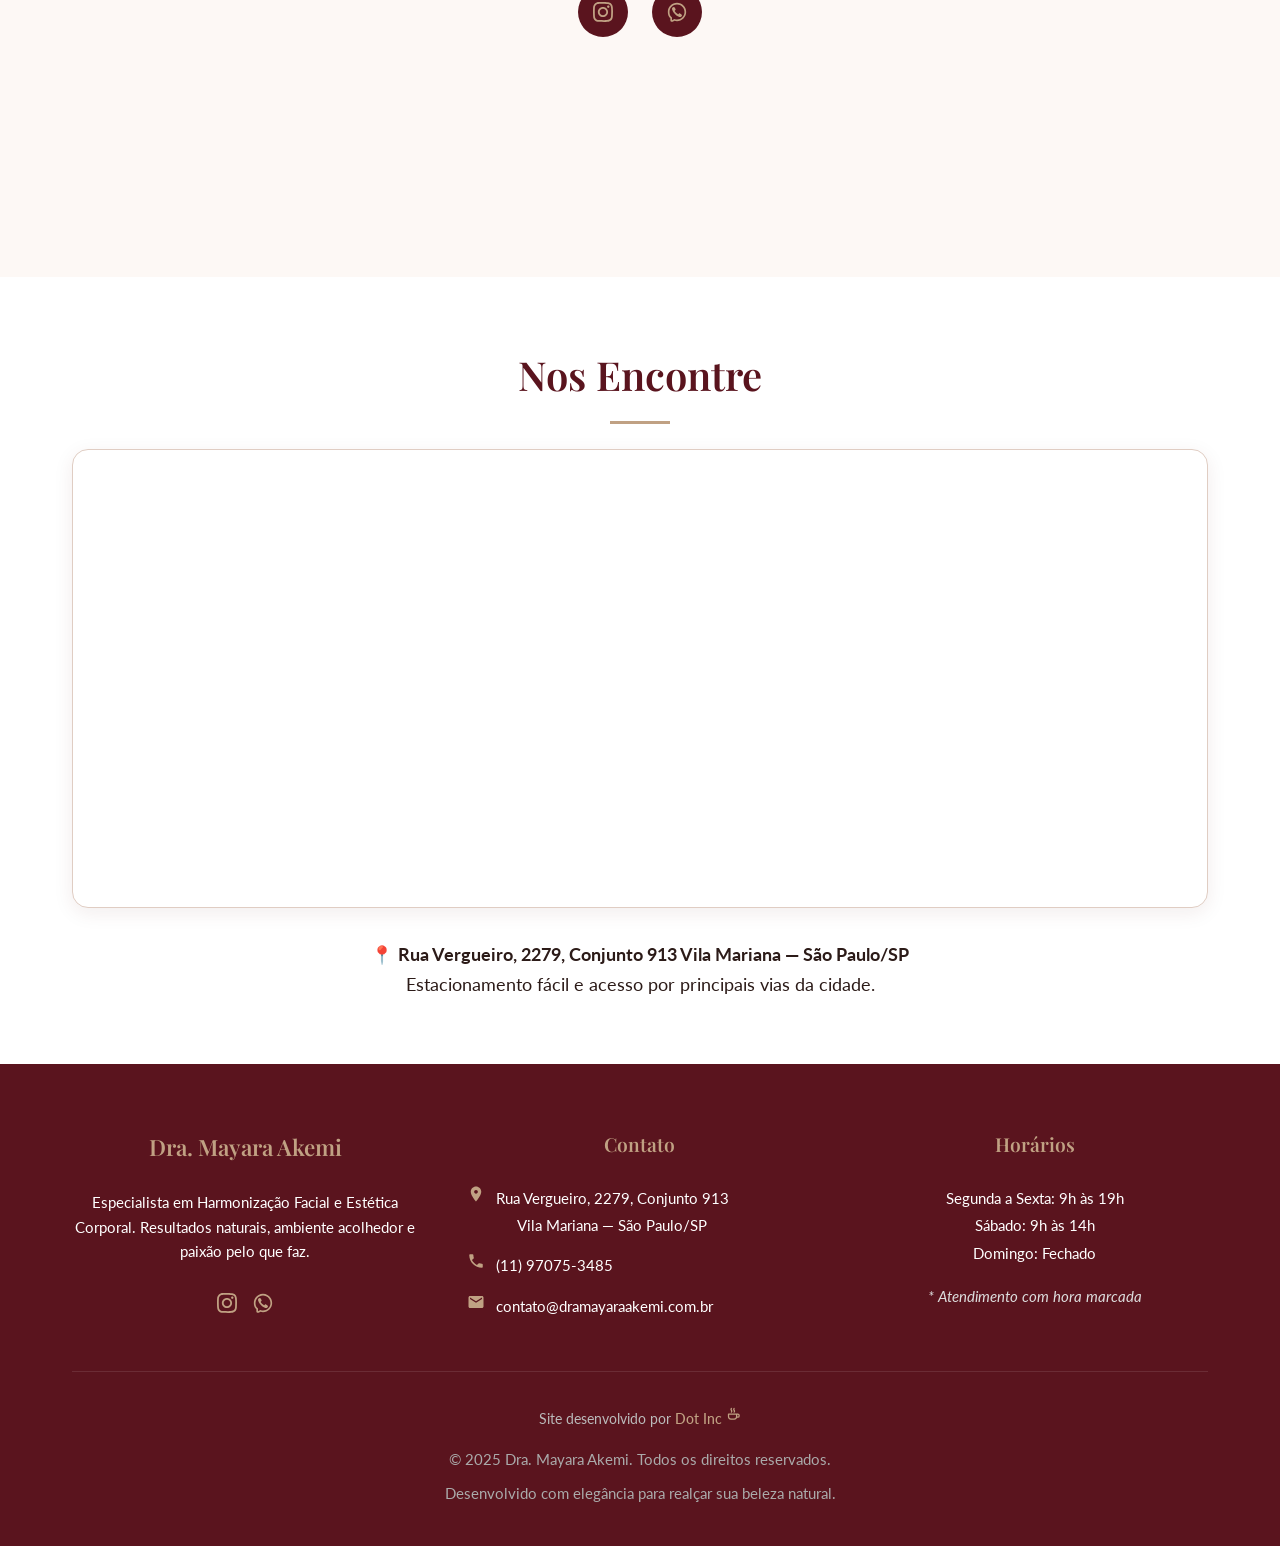
==== commit 62d98314: "alter-corrigindo" ====
--- a/index.html
+++ b/index.html
@@ -92,7 +92,7 @@
       <div class="services-grid">
         <!-- Card 1 -->
         <div class="service-card fade-in" data-modal="botox">
-          <img class="service-icon" src="./img/icon_syring_direita.svg" alt="seringa_botox"/>
+          <img class="service-icon" src="./img/icon_syring_direita.svg" alt="seringa_botox" />
           <h3>Toxina Botulínica</h3>
           <p>A toxina botulínica é indicada para suavizar rugas dinâmicas (linhas de expressão causadas pela
             movimentação repetitiva dos músculos faciais)...</p>
@@ -100,7 +100,7 @@
 
         <!-- Card 2 -->
         <div class="service-card fade-in" data-modal="preenchimento">
-        <img class="service-icon" src="./img/icon_ampola.svg" alt="ampola_hialuronico"/>
+          <img class="service-icon" src="./img/icon_ampola.svg" alt="ampola_hialuronico" />
 
           <h3>Preenchimento com Ácido Hialurônico</h3>
           <p>
@@ -110,7 +110,7 @@
 
         <!-- Card 3 -->
         <div class="service-card fade-in" data-modal="bioestimuladores">
-                   <img class="service-icon" src="./img/icon_dna.svg" alt="dna_colageno"/>
+          <img class="service-icon" src="./img/icon_dna.svg" alt="dna_colageno" />
 
           <h3>Bioestimuladores de Colágeno</h3>
           <p>
@@ -120,7 +120,7 @@
 
         <!-- Card 4 -->
         <div class="service-card fade-in" data-modal="PDO">
-        <img class="service-icon" src="./img/icon_maximize.svg" alt="seringa_botox"/>
+          <img class="service-icon" src="./img/icon_maximize.svg" alt="seringa_botox" />
 
           <h3>Fios de PDO</h3>
           <p>
@@ -130,7 +130,7 @@
 
         <!-- Card 5 -->
         <div class="service-card fade-in" data-modal="peelings">
-                 <img class="service-icon" src="./img/icon_woman.svg" alt="woman_peeling"/>
+          <img class="service-icon" src="./img/icon_woman.svg" alt="woman_peeling" />
 
           <h3>Peelings</h3>
           <p>
@@ -139,7 +139,7 @@
 
         <!-- Card 6 -->
         <div class="service-card fade-in" data-modal="skinbooster">
-          <img class="service-icon" src="./img/icon_syringe_skinbooster.svg" alt="syringe_skinbooster"/>
+          <img class="service-icon" src="./img/icon_syringe_skinbooster.svg" alt="syringe_skinbooster" />
           <h3>Skinbooster</h3>
           <p>
             Tratamento que hidrata profundamente a pele, melhora textura, elasticidade e luminosidade. Indicado para...
@@ -148,7 +148,7 @@
 
         <!-- Card 7 -->
         <div class="service-card fade-in" data-modal="enzimas">
-          <img class="service-icon" src="./img/icon_body_shape_linger.svg" alt="enzimas"/>
+          <img class="service-icon" src="./img/icon_body_shape_linger.svg" alt="enzimas" />
           <h3>Enzimas Corporais</h3>
           <p>
             Indicadas para a redução de gordura localizada, emagrecimento, flacidez, celulite e estrias, melhorando...
@@ -157,7 +157,7 @@
 
         <!-- Card 8 -->
         <div class="service-card fade-in" data-modal="harmonização">
-          <img class="service-icon" src="./img/icon_butt.svg" alt="glutea"/>
+          <img class="service-icon" src="./img/icon_butt.svg" alt="glutea" />
           <h3>Harmonização Glútea</h3>
           <p>
             Indicada para modelar, aumentar, preencher depressões e levantar os glúteos, promovendo equilíbrio e
@@ -167,7 +167,7 @@
 
         <!-- Card 9 -->
         <div class="service-card fade-in" data-modal="microagulhamento">
-                   <img class="service-icon" src="./img/icon_scar_microagulhamento.svg" alt="microagulhamento"/>
+          <img class="service-icon" src="./img/icon_scar_microagulhamento.svg" alt="microagulhamento" />
           <h3>Microagulhamento</h3>
           <p>
             Tratamento indicado para melhora da textura da pele, cicatrizes, linhas finas e estrias. Estimula a produção
@@ -177,7 +177,7 @@
 
         <!-- Card 10 -->
         <div class="service-card fade-in" data-modal="PDRN">
-          <img class="service-icon" src="./img/icon_pdrn_dna.svg" alt="PDRN"/>
+          <img class="service-icon" src="./img/icon_pdrn_dna.svg" alt="PDRN" />
           <h3>PDRN</h3>
           <p>
             Indicado para regeneração e rejuvenescimento da pele, melhora da elasticidade, hidratação e redução de
@@ -187,7 +187,7 @@
 
         <!-- Card 11 -->
         <div class="service-card fade-in" data-modal="capilares">
-          <img class="service-icon" src="./img/icon_hair.svg" alt="capilar"/>
+          <img class="service-icon" src="./img/icon_hair.svg" alt="capilar" />
           <h3>Enzimas Capilares</h3>
           <p>
             Tratamento voltado para fortalecimento, crescimento e revitalização dos fios, ajudando a reduzir queda...
@@ -196,7 +196,7 @@
 
         <!-- Card 12 -->
         <div class="service-card fade-in" data-modal="microvasos">
-          <img class="service-icon" src="./img/icon_syringe_with_large_droplet_of_fluid.svg" alt="microvasos"/>
+          <img class="service-icon" src="./img/icon_syringe_with_large_droplet_of_fluid.svg" alt="microvasos" />
           <h3>Secagem de Microvasos</h3>
           <p>
             Tratamento indicado para eliminar pequenos vasos em áreas como pernas e rosto, melhorando a aparência da...
@@ -238,7 +238,8 @@
       <div class="social-links">
         <a href="https://www.instagram.com/dramayakemi?utm_source=ig_web_button_share_sheet&igsh=ZDNlZDc0MzIxNw=="
           target="_blank"><img class="social-img" src="./img/icon_instagram.svg" alt="instagram"></a>
-        <a href="https://wa.me/5511970753485" target="_blank"><img class="social-img" src="./img/icon_whatsapp.svg" alt="whatsapp"></a>
+        <a href="https://wa.me/5511970753485" target="_blank"><img class="social-img" src="./img/icon_whatsapp.svg"
+            alt="whatsapp"></a>
       </div>
     </div>
   </section>
@@ -313,8 +314,10 @@
           </p>
           <div style="display: flex; gap: 1rem; margin-top: 1.5rem ;justify-content: center;">
             <a href="https://www.instagram.com/dramayakemi?utm_source=ig_web_button_share_sheet&igsh=ZDNlZDc0MzIxNw=="
-              target="_blank" style="color: white; font-size: 1.3rem"><img class="social-img"src="./img/icon_instagram.svg" alt="instagram"></a>
-            <a href="https://wa.me/5511970753485" target="_blank" style="color: white; font-size: 1.3rem"><img class="social-img" src="./img/icon_whatsapp.svg" alt="whatsapp"></a>
+              target="_blank" style="color: white; font-size: 1.3rem">
+              <img src="./img/icon_instagram.svg" alt="instagram"></a>
+            <a href="https://wa.me/5511970753485" target="_blank" style="color: white; font-size: 1.3rem">
+              <img src="./img/icon_whatsapp.svg" alt="whatsapp"></a>
           </div>
         </div>
 
@@ -400,7 +403,8 @@
       <!-- 🔹 NOVO: Créditos do desenvolvedor -->
       <div style="text-align: center; font-size: 0.85rem; color: #bbb; margin-bottom: 1rem;">
         Site desenvolvido por <a href="https://www.dotincbr.com.br" target="_blank"
-          style="color: var(--cor-secundaria); text-decoration: none; font-weight: 500;">Dot Inc <img src="./img/icon_coffee.svg" alt="cafe" style="width: 15px;"></a>
+          style="color: var(--cor-secundaria); text-decoration: none; font-weight: 500;">Dot Inc <img
+            src="./img/icon_coffee.svg" alt="cafe" style="width: 15px;"></a>
       </div>
 
       <!-- Direitos -->
--- a/css/style.css
+++ b/css/style.css
@@ -65,6 +65,10 @@
   align-items: center;
   
 }
+div a img{
+  height: 20px;
+  width: auto;
+}
 
 .logo {
   display: block;
@@ -414,10 +418,6 @@
   transition: all 0.3s;
 }
 
-.social-img {
-  width: 24px;
-  height: 24px;
-}
 .social-links a:hover {
   transform: translateY(-5px);
   background: var(--cor-hover);
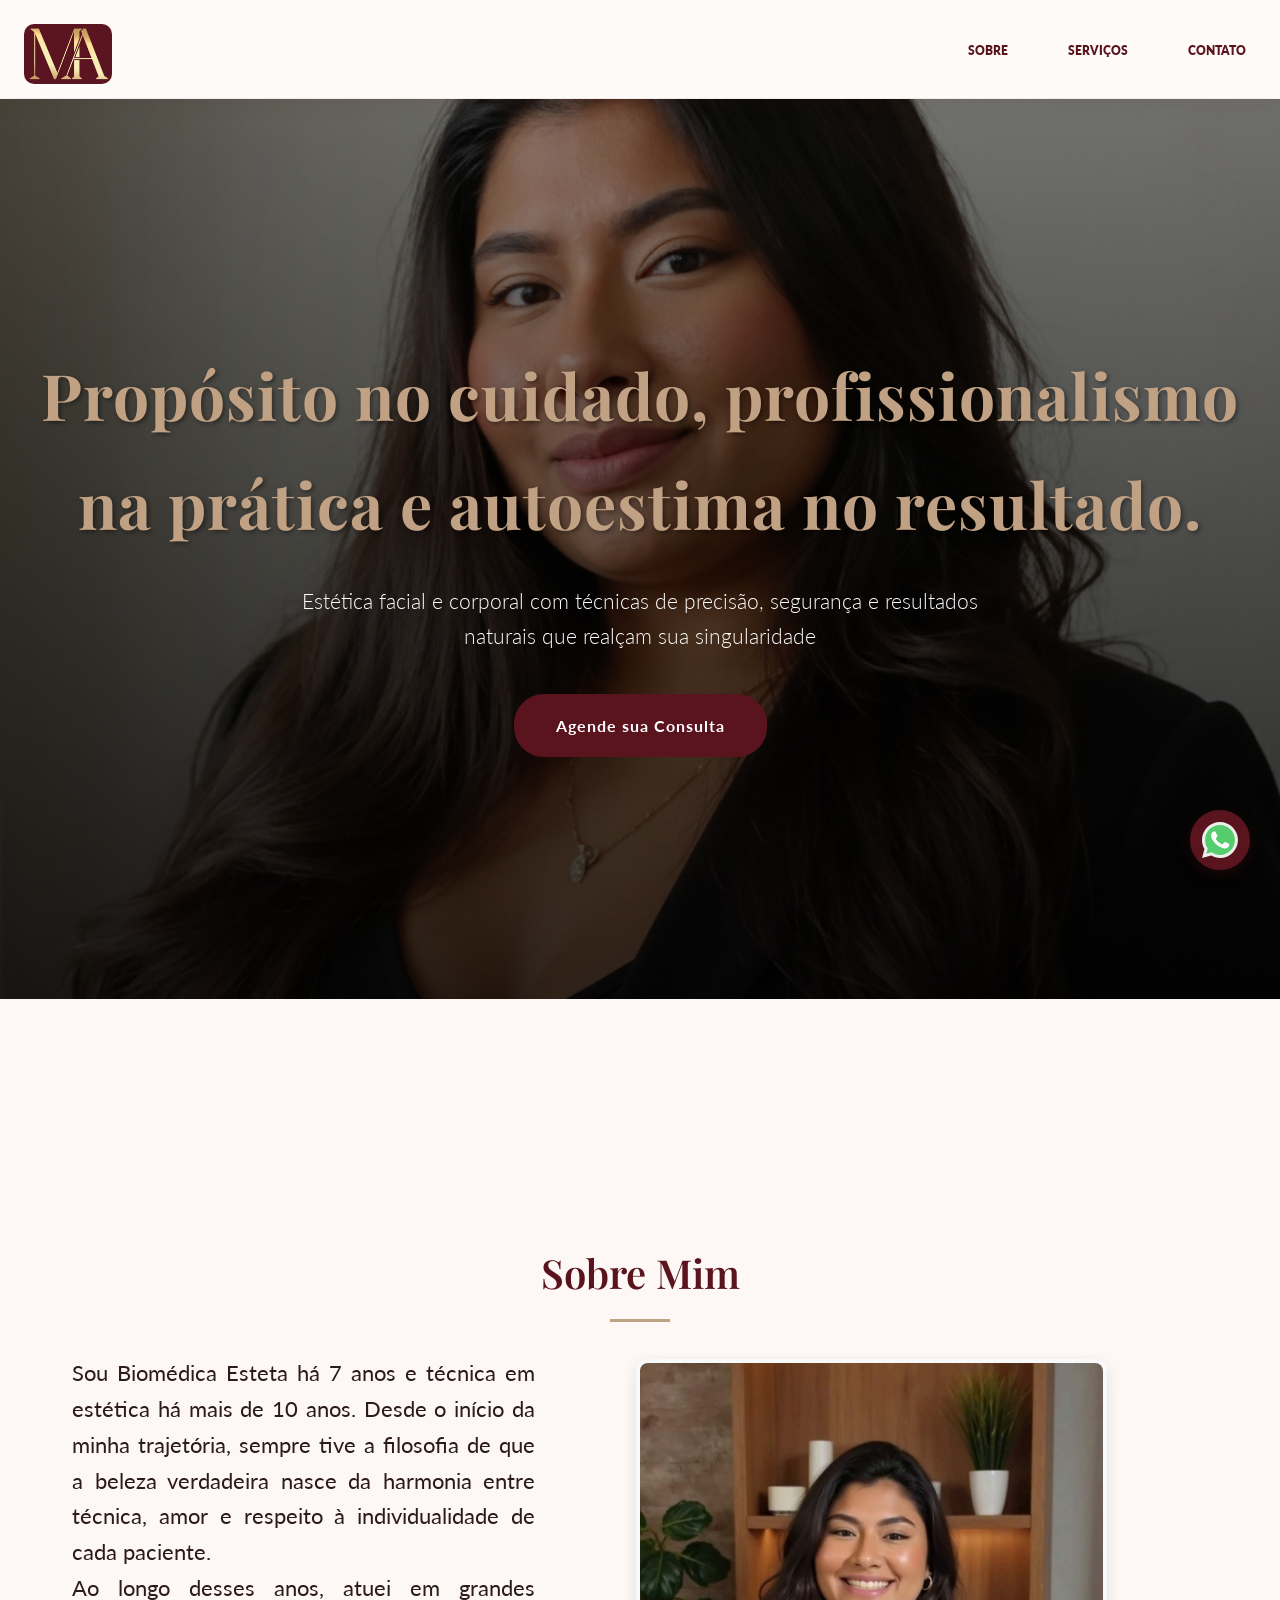
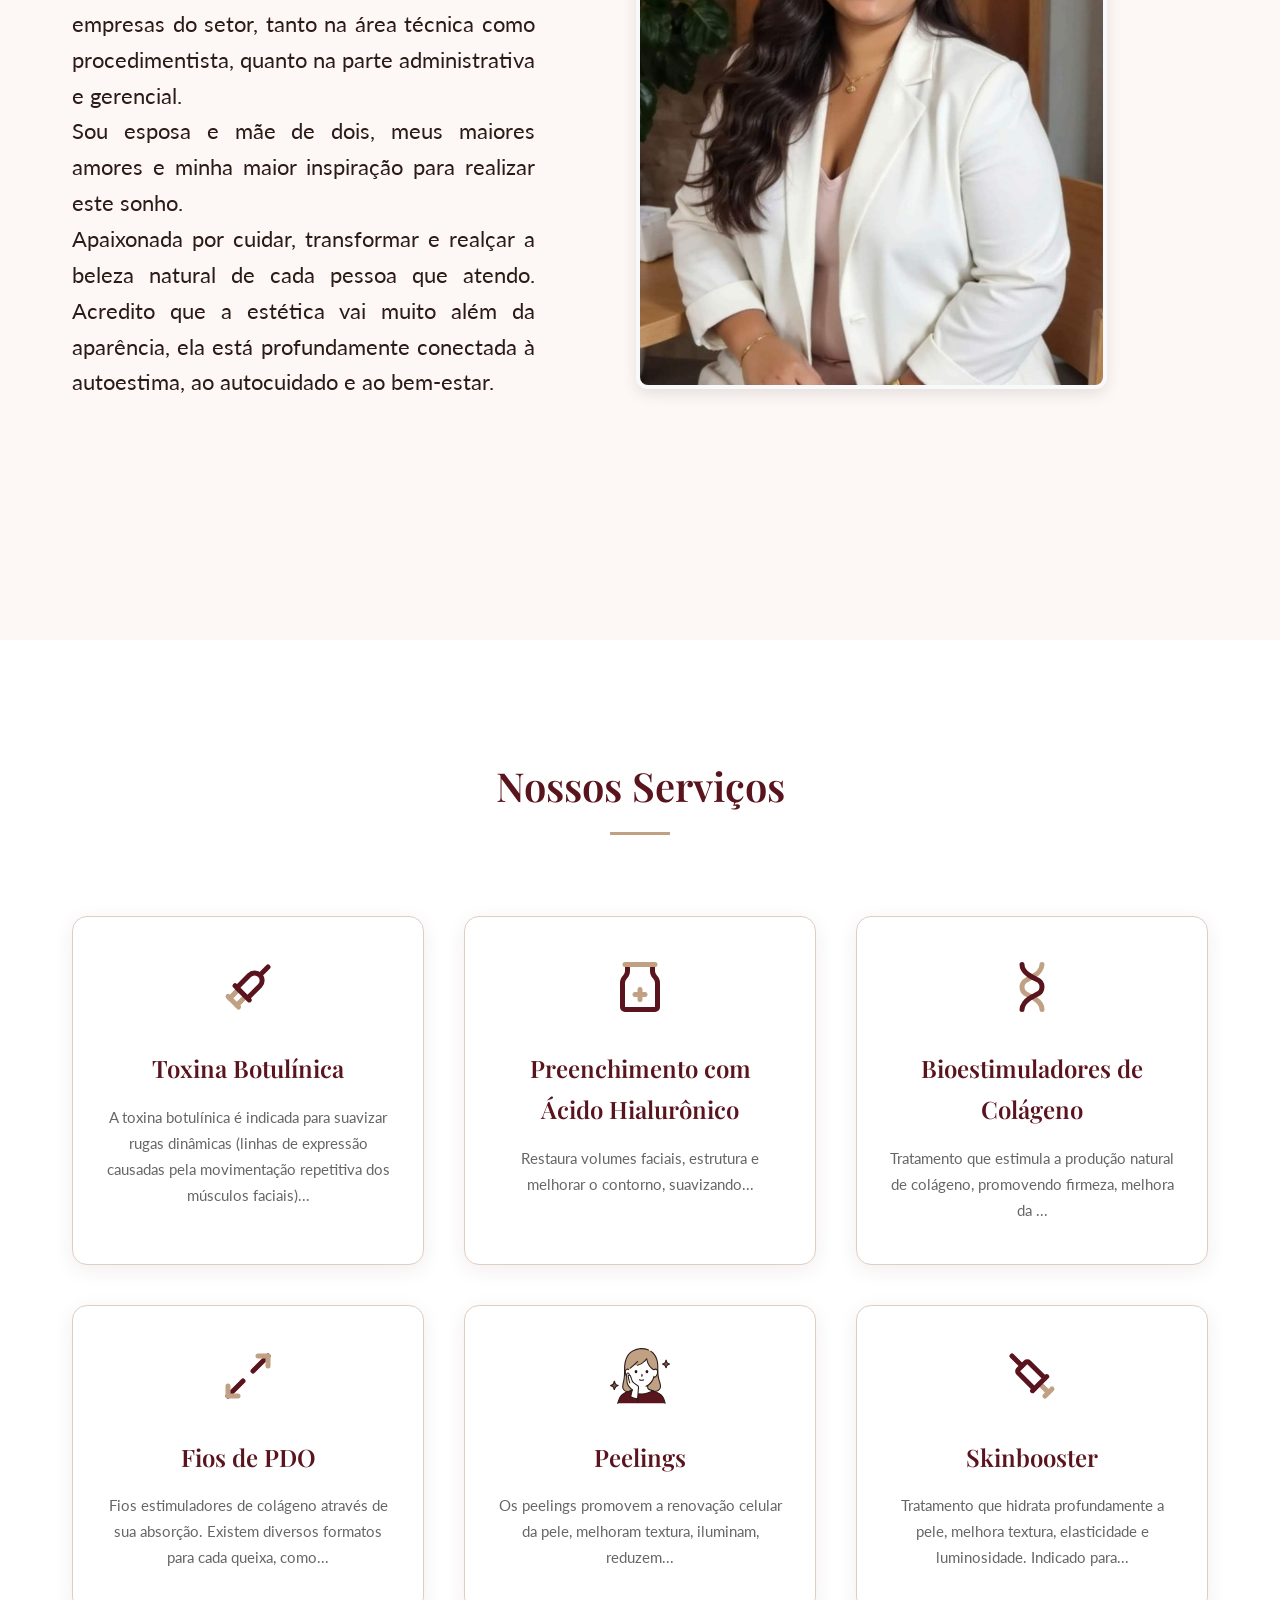
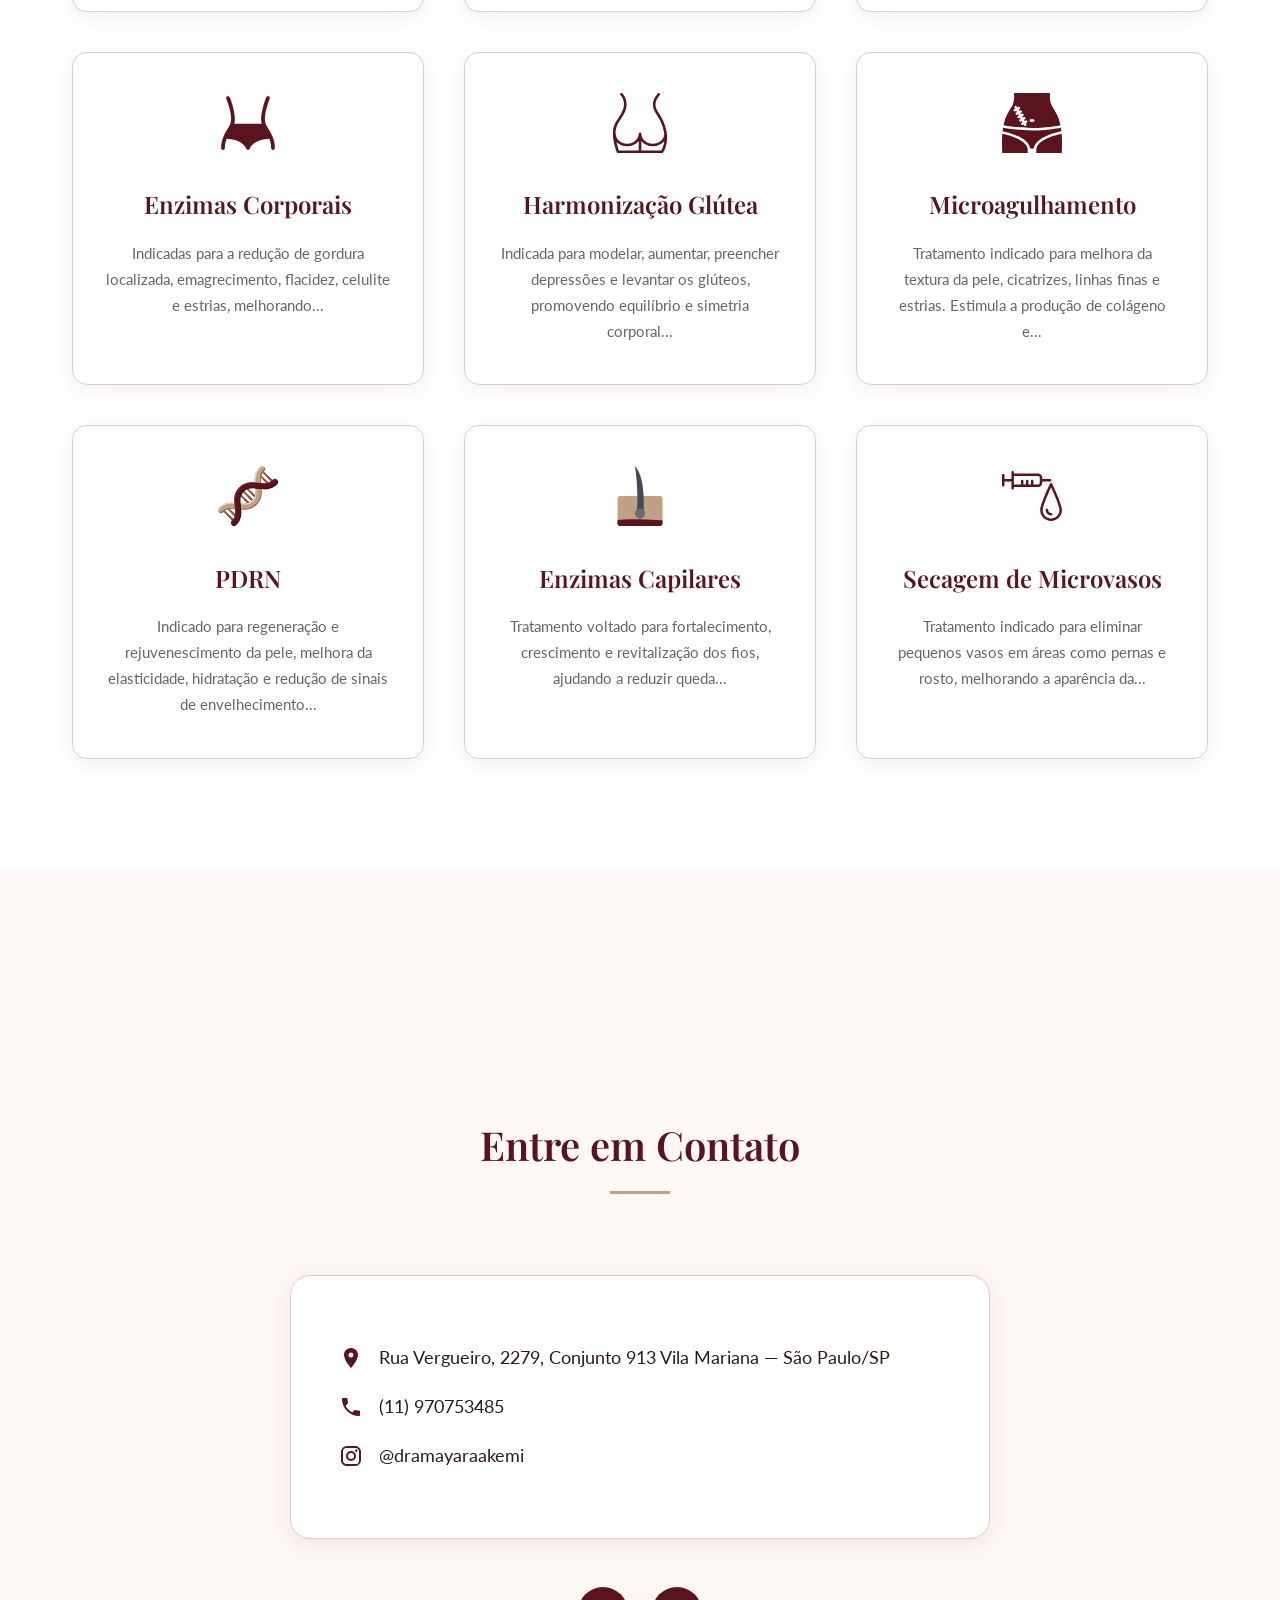
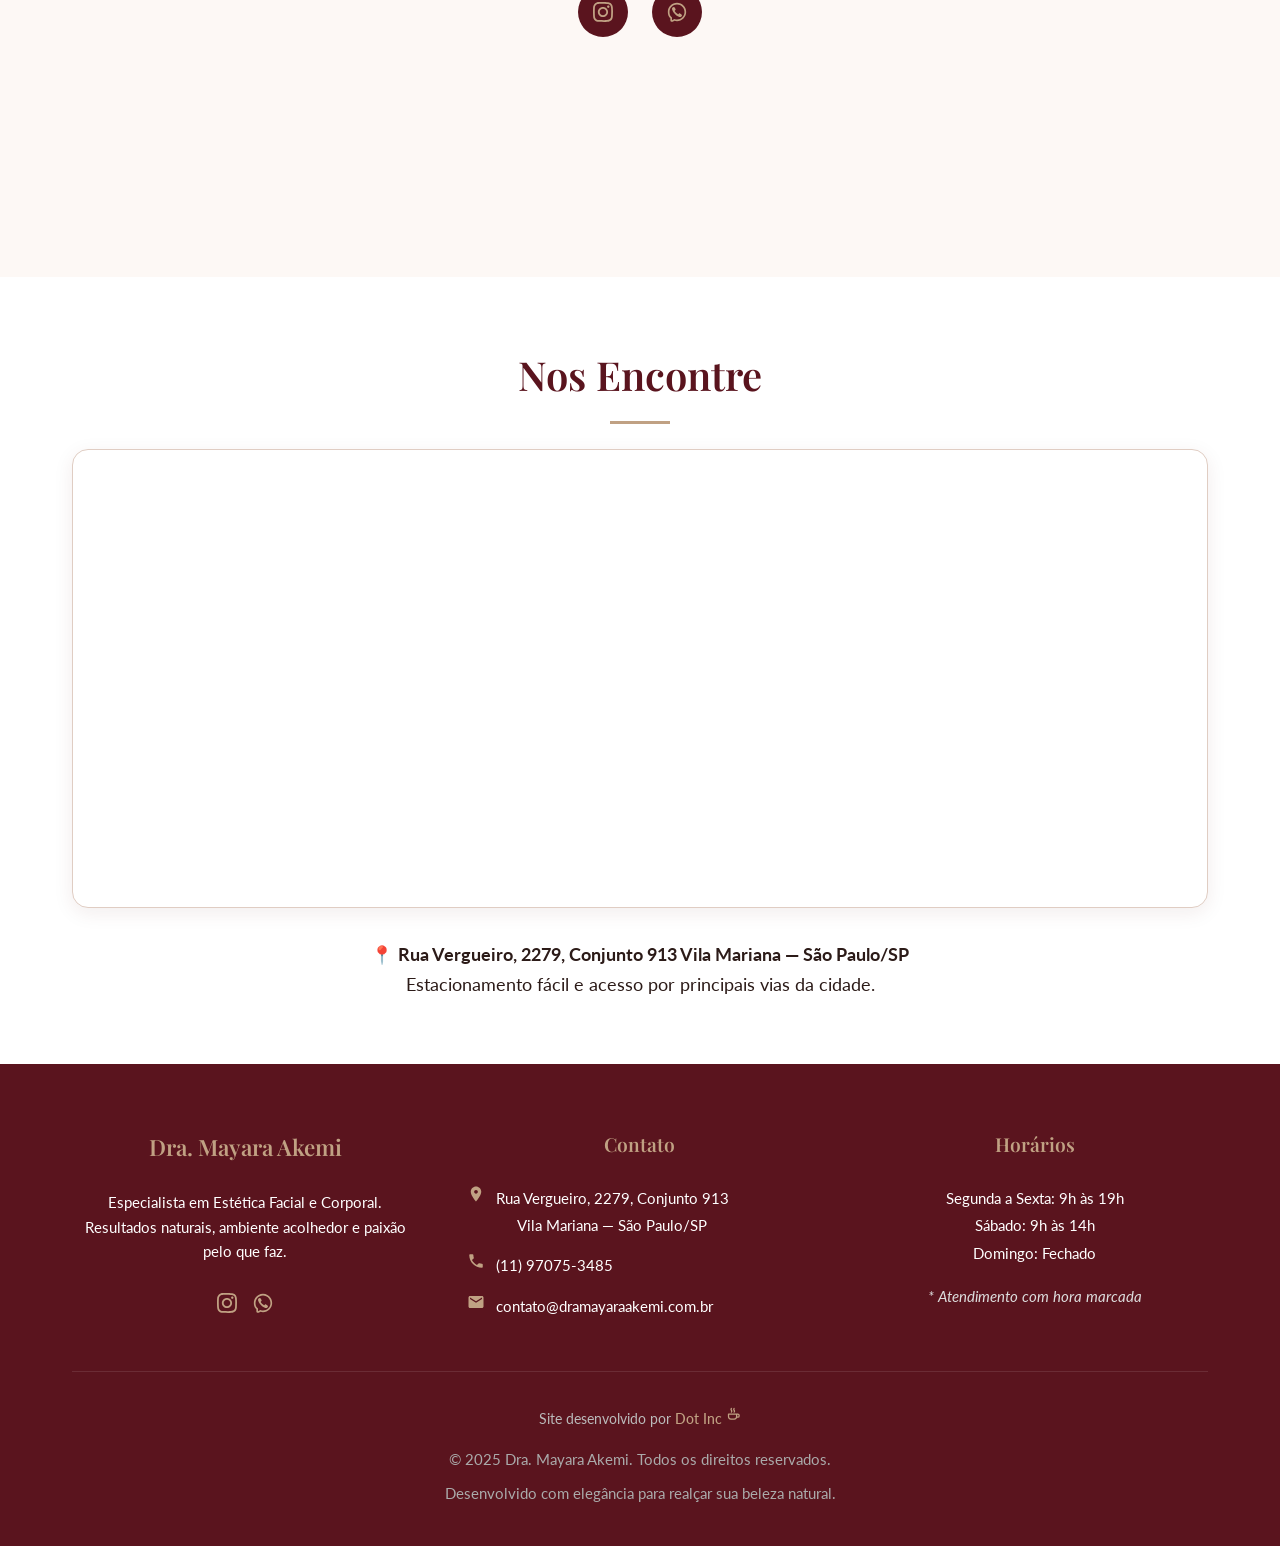
==== commit c56d2b88: "Add - Meta dados" ====
--- a/index.html
+++ b/index.html
@@ -4,13 +4,15 @@
 <head>
   <meta charset="UTF-8" />
   <meta name="viewport" content="width=device-width, initial-scale=1.0" />
-  <title>Dra. Mayara Akemi | Harmonização Orofacial & Estética</title>
+  <title>Dra. Mayara Akemi | Estética facial e corporal </title>
   <link rel="preconnect" href="https://fonts.googleapis.com" />
   <link rel="preconnect" href="https://fonts.gstatic.com" crossorigin />
   <link
     href="https://fonts.googleapis.com/css2?family=Playfair+Display:wght@400;500;600;700&family=Lato:wght@300;400;700&display=swap"
     rel="stylesheet" />
   <link rel="stylesheet" href="./css/style.css" />
+  <title>Dra. Mayara Akemi | Médica Estética em Ribeirão Pires - SP</title>
+<meta name="description" content="Agende seu tratamento com Dra. Mayara Akemi, especialista em medicina estética em Vila Mariana São Paulo. Pele, rejuvenescimento, harmonização facial e Corporal, botox, peelings, Ácido Hialurônico, Preenchimento, Enzimas, Emagrecimento, Crescimento de cabelo.">
 </head>
 
 <body>
@@ -309,7 +311,7 @@
             line-height: 1.6;
             margin-bottom: 1.5rem;
           ">
-            Especialista em Harmonização Facial e Estética Corporal.
+            Especialista em Estética Facial e Corporal.
             Resultados naturais, ambiente acolhedor e paixão pelo que faz.
           </p>
           <div style="display: flex; gap: 1rem; margin-top: 1.5rem ;justify-content: center;">
@@ -428,11 +430,7 @@
         repetitiva dos músculos faciais). Indicado para linhas na testa, entre as sobrancelhas, área dos olhos, nariz,
         sorriso triste, sorriso gengival, queixo celulite, região do pescoço e hiperidrose (excesso de suor).
       </p>
-      <p>
-        <strong>Duração:</strong> 15 minutos |
-        <strong>Anestesia:</strong> Tópica ou gelo |
-        <strong>Recuperação:</strong> Imediata
-      </p>
+    
       <a href="#" class="btn_modal"
         onclick="abrirWhatsApp('Olá Dra Mayara, Quero saber mais sobre a aplicação de toxina botulinica?'); return false;">
         Agendar Avaliação
@@ -449,11 +447,7 @@
         profunda da pele. Indicado para regiões como lábios, olheiras, bigode chinês, marionete, malar, queixo e
         mandíbula, trazendo mais harmonia e simetria facial.
       </p>
-      <p>
-        <strong>Duração:</strong> 30 minutos |
-        <strong>Anestesia:</strong> Tópica ou local |
-        <strong>Recuperação:</strong> Leve inchaço por 24-48h
-      </p>
+   
       <a href="#" class="btn_modal"
         onclick="abrirWhatsApp('Olá Dr Mayara, Quero saber mais sobre preenchimento com acido hialurônico?'); return false;">
         Descobrir Meu Projeto
@@ -469,11 +463,7 @@
         Tratamento que estimula a produção natural de colágeno, promovendo firmeza, melhora da textura, espessura da
         pele e efeito lifting progressivo. Indicado para flacidez facial e corporal.
       </p>
-      <p>
-        <strong>Duração:</strong> 30 minutos | <strong>Anestesia:</strong> Em
-        creme ou bloqueio | <strong>Recuperação:</strong> Inchaço leve por 2-3
-        dias
-      </p>
+   
       <a href="#" class="btn_modal"
         onclick="abrirWhatsApp('Olá Dra Mayara, Quero saber mais sobre Bioestimuladores de Colágeno?!'); return false;">
         Quero Mais Firmeza
@@ -492,12 +482,7 @@
         promovendo efeito lifting imediato e estímulo de colágeno a longo prazo. Melhoram a sustentação e redefinem o
         contorno facial.
       </p>
-      <p>
-        <strong>Duração da aplicação:</strong> 30 a 60 min |
-        <strong>Recuperação:</strong> Imediata (pequenos hematomas podem
-        ocorrer) | <strong>Duração dos resultados:</strong> De 6 meses a 1
-        ano, conforme região e metabolismo
-      </p>
+    
       <a href="#" class="btn_modal"
         onclick="abrirWhatsApp('Quero saber mais sobre harmonização labial!'); return false;">
         Agendar Avaliação
@@ -513,12 +498,7 @@
         Os peelings promovem a renovação celular da pele, melhoram textura, iluminam, reduzem manchas, linhas finas e
         cicatrizes superficiais. São indicados para todos os tipos de pele, conforme a necessidade do paciente
       </p>
-      <p>
-        <strong>Duração da sessão:</strong> 30 a 45 min |
-        <strong>Recuperação:</strong> Leve vermelhidão passageira (24h) |
-        <strong>Número de sessões:</strong> 1 a 3, conforme necessidade |
-        <strong>Resultados:</strong> Visíveis após a 1ª sessão, com melhora progressiva
-      </p>
+  
       <a href="#" class="btn_modal" onclick="abrirWhatsApp('Quero saber mais sobre Peelings!'); return false;">
         Renovar Minha Pele
       </a>
@@ -533,11 +513,7 @@
         Tratamento que hidrata profundamente a pele, melhora textura, elasticidade e luminosidade. Indicado para
         prevenção e correção de sinais de envelhecimento, linhas finas e ressecamento.
       </p>
-      <p>
-        <strong>Duração:</strong> 50 minutos por sessão |
-        <strong>Resultados:</strong> Visíveis a partir da 4ª sessão |
-        <strong>Manutenção:</strong> Mensal
-      </p>
+      
       <a href="#" class="btn_modal" onclick="abrirWhatsApp('Quero saber mais sobre Skinbooster!'); return false;">
         Hidratar Minha Pele
       </a>
@@ -552,11 +528,7 @@
         Indicadas para a redução de gordura localizada, emagrecimento, flacidez, celulite e estrias, melhorando o
         contorno corporal, aspecto e a firmeza da pele. Podem ser aplicadas em abdômen, flancos, braços, coxas e outras
         regiões específicas. </p>
-      <p>
-        <strong>Duração:</strong> ?? minutos por sessão |
-        <strong>Resultados:</strong> Visíveis a partir da ?ª sessão |
-        <strong>Manutenção:</strong> Mensal/Semestral/Anual
-      </p>
+   
       <a href="#" class="btn_modal" onclick="abrirWhatsApp('Quero saber mais sobre Modelar Meu Corpo!'); return false;">
         Modelar Meu Corpo
       </a>
@@ -570,11 +542,7 @@
       <p>
         Indicada para modelar, aumentar, preencher depressões e levantar os glúteos, promovendo equilíbrio e simetria
         corporal. Também melhora a firmeza, aspecto e a estética da região.
-      <p>
-        <strong>Duração:</strong> ?? minutos por sessão |
-        <strong>Resultados:</strong> Visíveis a partir da ?ª sessão |
-        <strong>Manutenção:</strong> Mensal/Semestral/Anual
-      </p>
+  
       <a href="#" class="btn_modal"
         onclick="abrirWhatsApp('Quero saber mais sobre Harmonização Glútea!'); return false;">
         Modelar Meu Corpo
@@ -591,11 +559,7 @@
         colágeno e elastina, promovendo rejuvenescimento e firmeza. Indicado para realizar no rosto, nos lábios, cabelo
         e no corpo.
       </p>
-      <p>
-        <strong>Duração:</strong> ?? minutos por sessão |
-        <strong>Resultados:</strong> Visíveis a partir da ?ª sessão |
-        <strong>Manutenção:</strong> Mensal/Semestral/Anual
-      </p>
+   
       <a href="#" class="btn_modal" onclick="abrirWhatsApp('Quero saber mais sobre Microagulhamento!'); return false;">
         Renovar Minha Pele
       </a>
@@ -611,11 +575,7 @@
         envelhecimento. Também auxilia na recuperação de peles sensíveis ou danificadas. <strong>Resultados:</strong>
         Visíveis a partir da ?ª sessão |
       </p>
-      <p>
-        <strong>Duração:</strong> ?? minutos por sessão |
-        <strong>Resultados:</strong> Visíveis a partir da ?ª sessão |
-        <strong>Manutenção:</strong> Mensal/Semestral/Anual
-      </p>
+   
       <a href="#" class="btn_modal" onclick="abrirWhatsApp('Quero saber mais sobre PDRN!'); return false;">
         Regenerar Minha Pele
       </a>
@@ -630,11 +590,7 @@
         Tratamento voltado para fortalecimento, crescimento e revitalização dos fios, ajudando a reduzir queda capilar e
         estimular a saúde do couro cabeludo.
       </p>
-      <p>
-        <strong>Duração:</strong> ?? minutos por sessão |
-        <strong>Resultados:</strong> Visíveis a partir da ?ª sessão |
-        <strong>Manutenção:</strong> Mensal/Semestral/Anual
-      </p>
+     
       <a href="#" class="btn_modal" onclick="abrirWhatsApp('Quero saber mais sobre Enzimas Capilares!'); return false;">
         Fortalecer Meus Cabelos
       </a>
@@ -650,11 +606,7 @@
         uniformizando o tom.
       </p>
       </p>
-      <p>
-        <strong>Duração:</strong> ?? minutos por sessão |
-        <strong>Resultados:</strong> Visíveis a partir da ?ª sessão |
-        <strong>Manutenção:</strong> Mensal/Semestral/Anual
-      </p>
+    
       <a href="#" class="btn_modal"
         onclick="abrirWhatsApp('Quero saber mais sobre Secagem de Microvasos!'); return false;">
         Eliminar Vasinhos
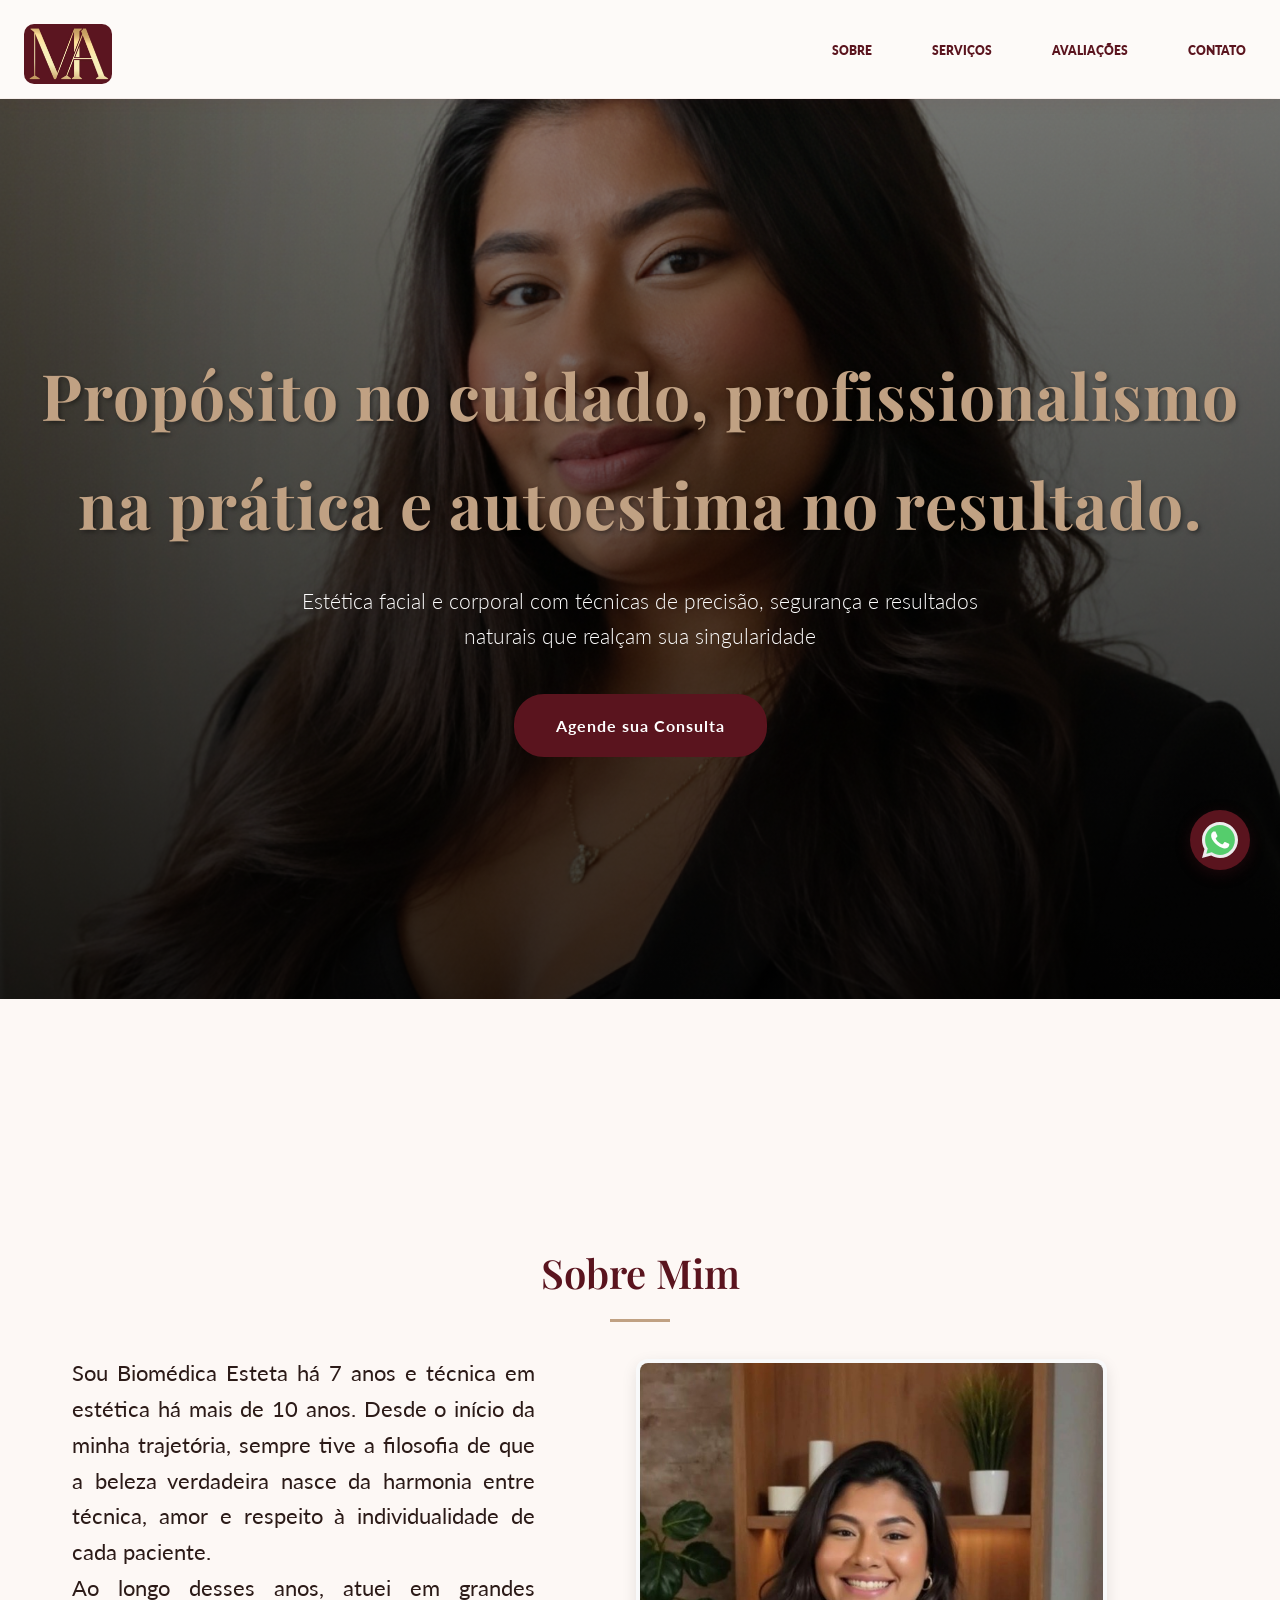
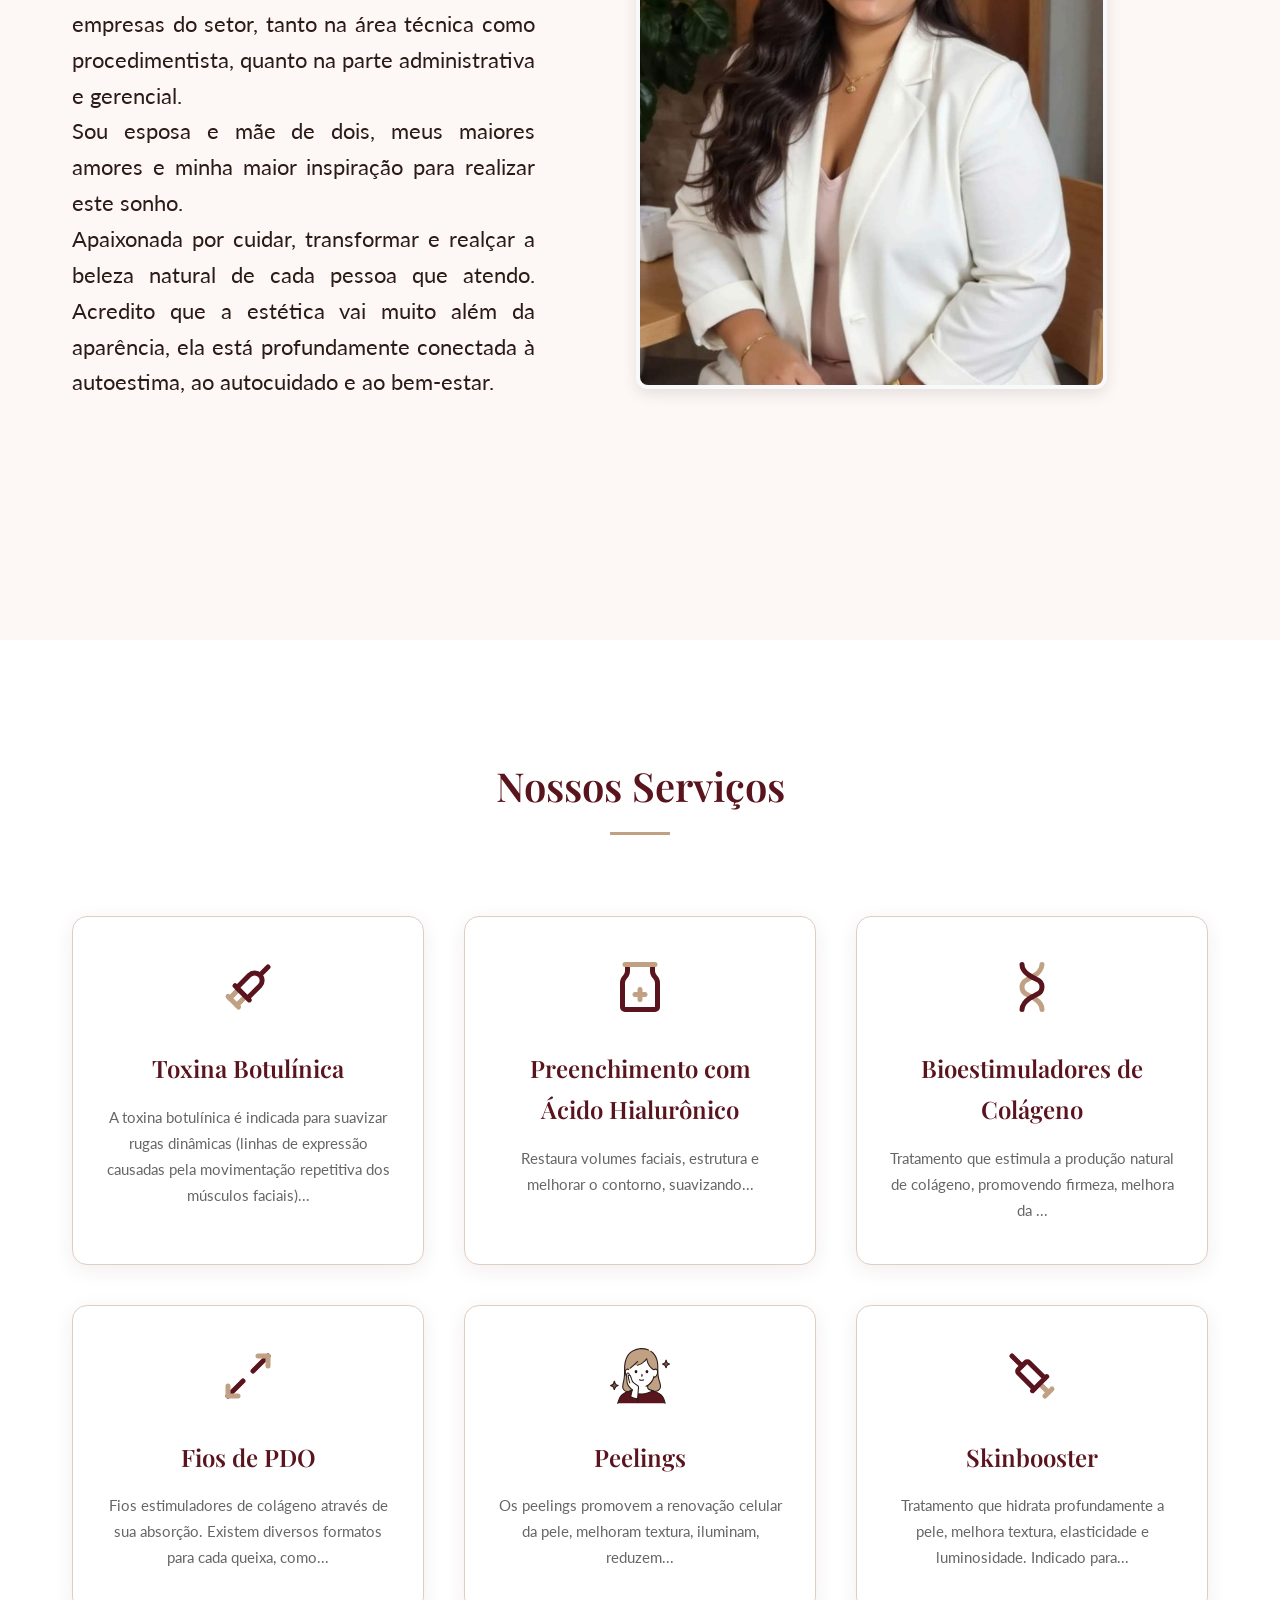
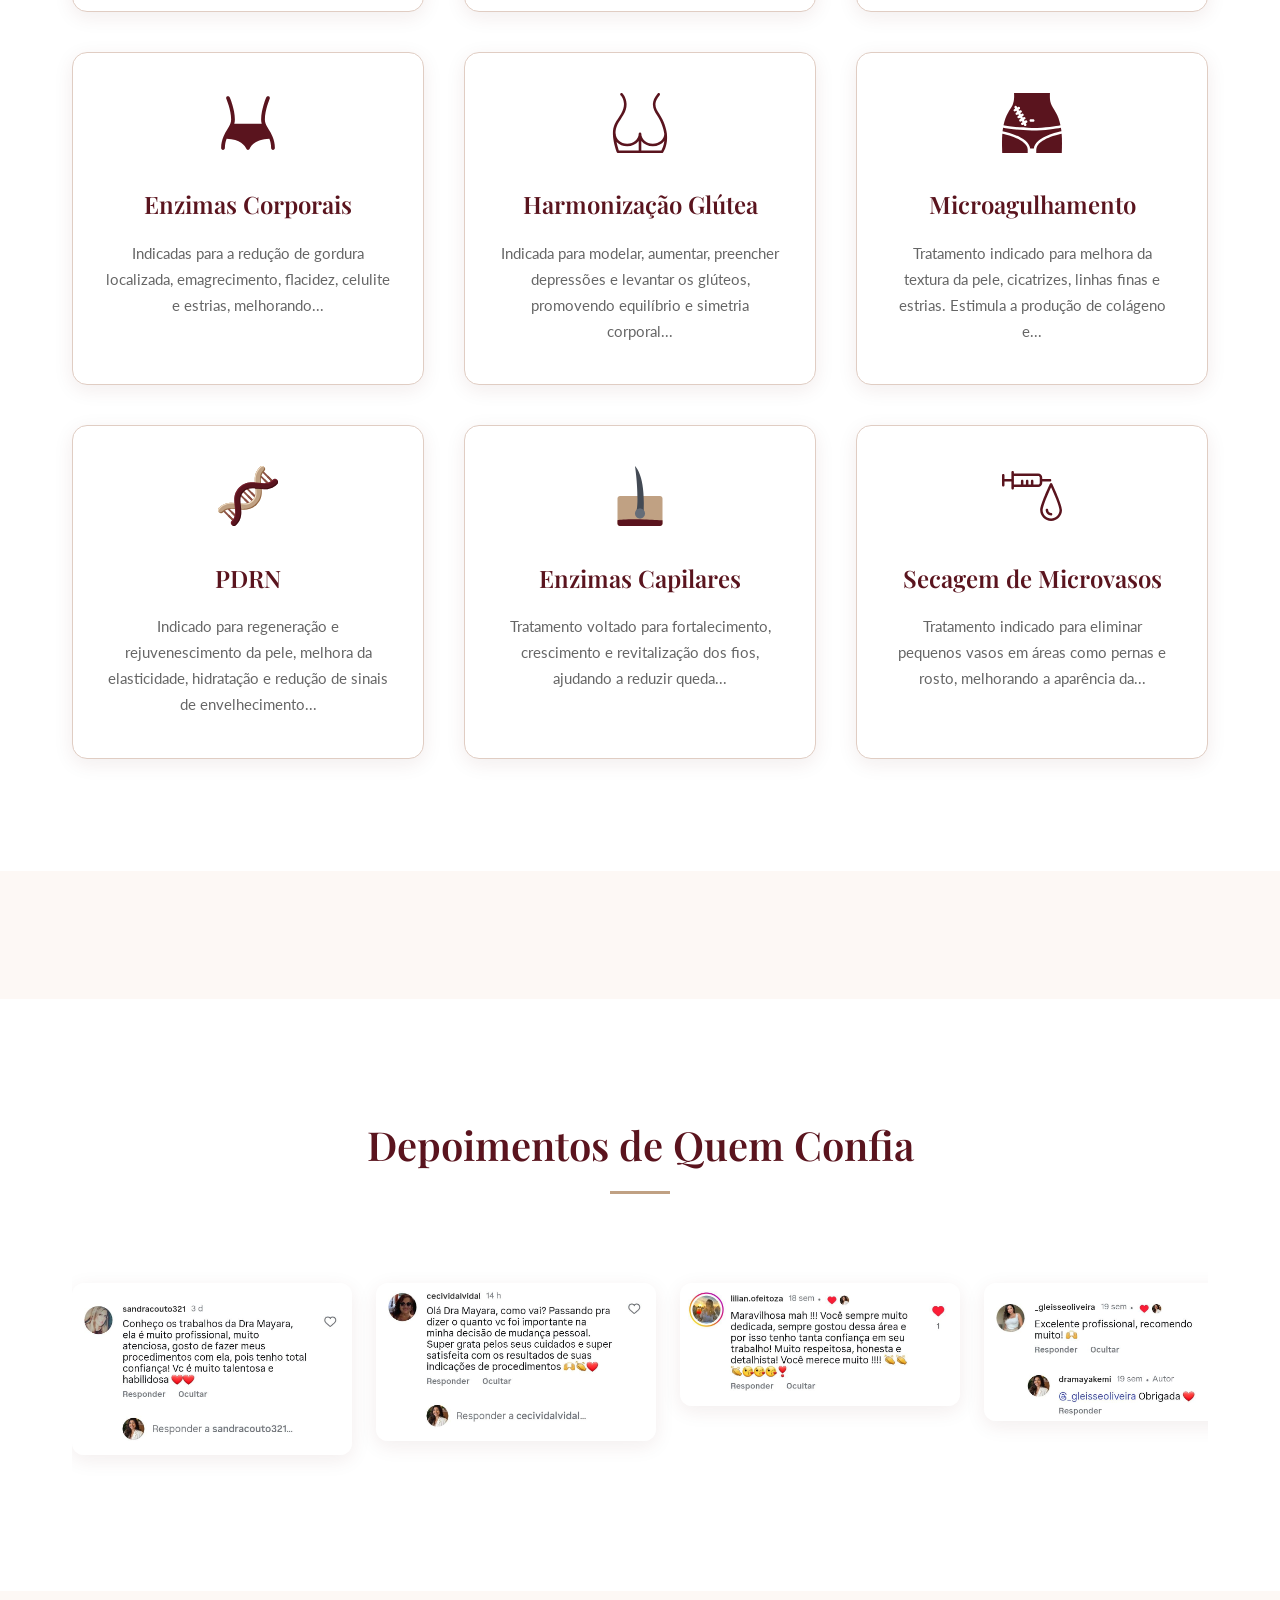
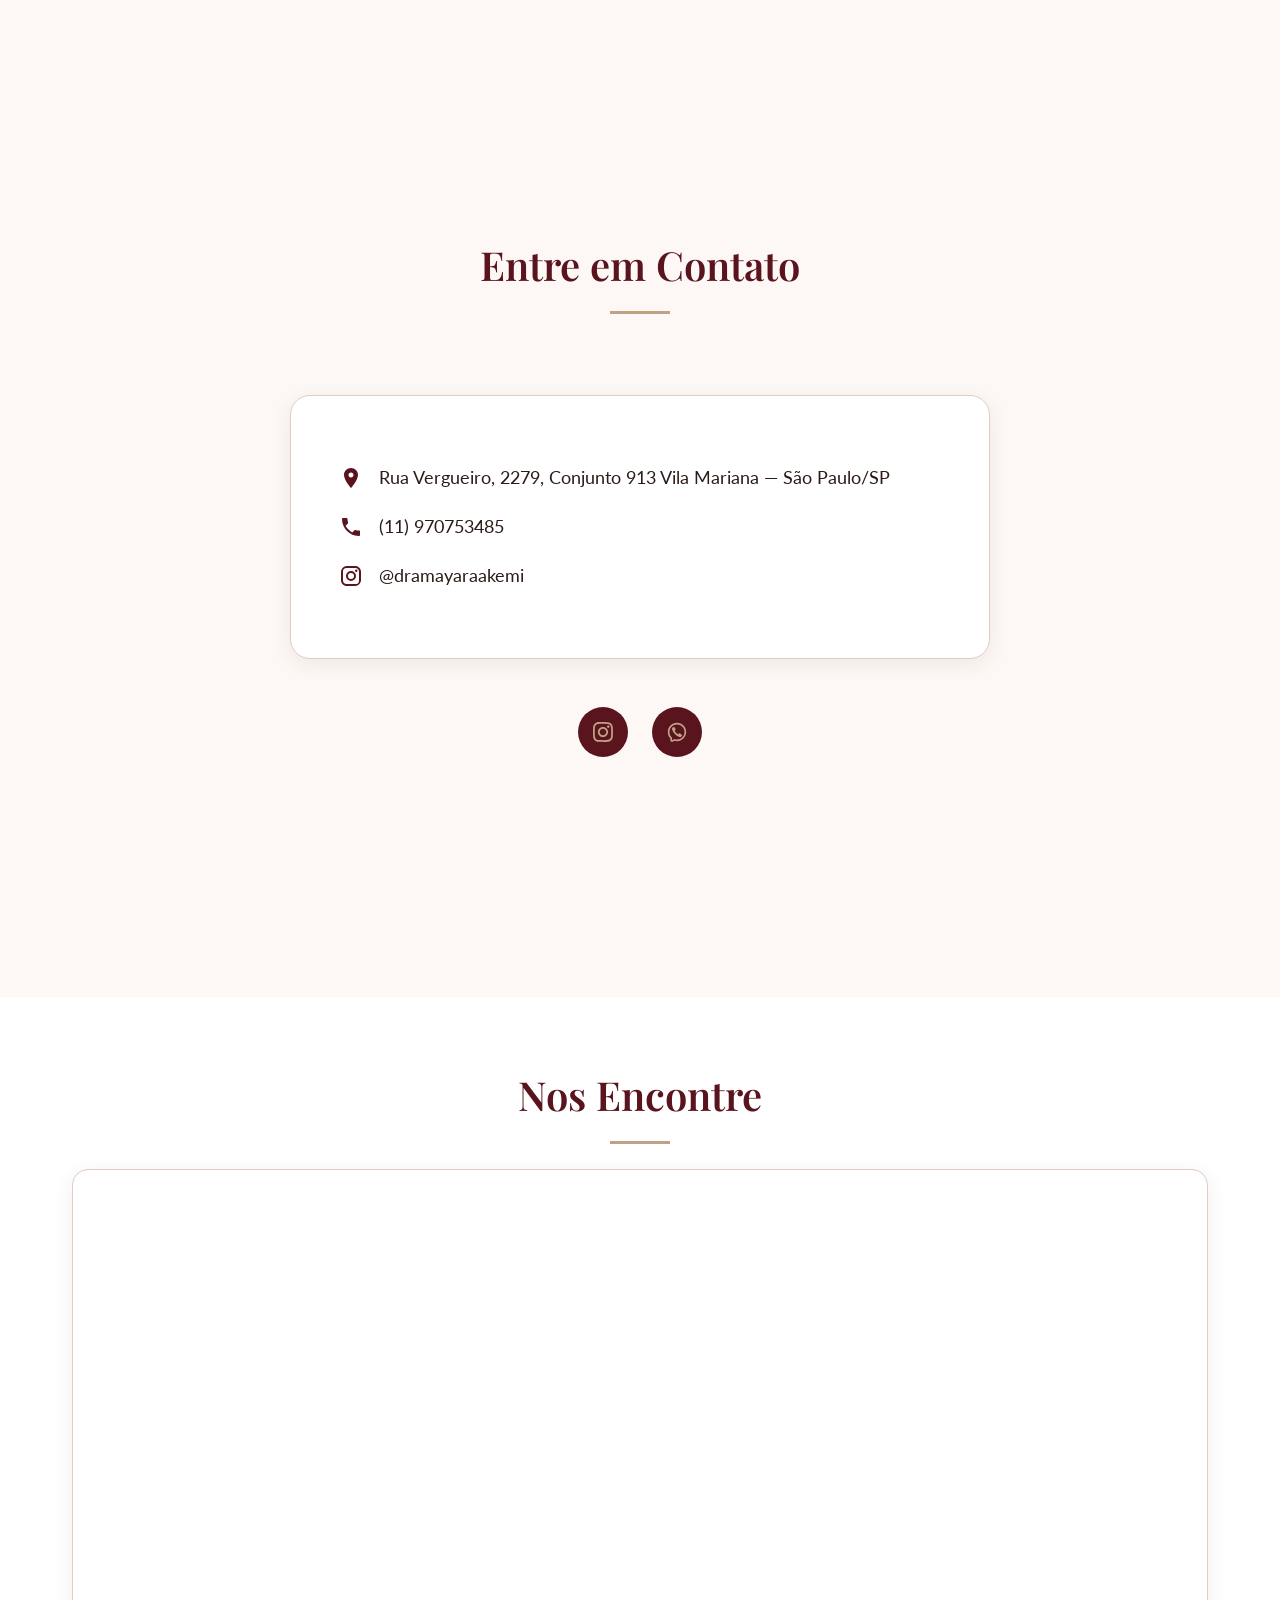
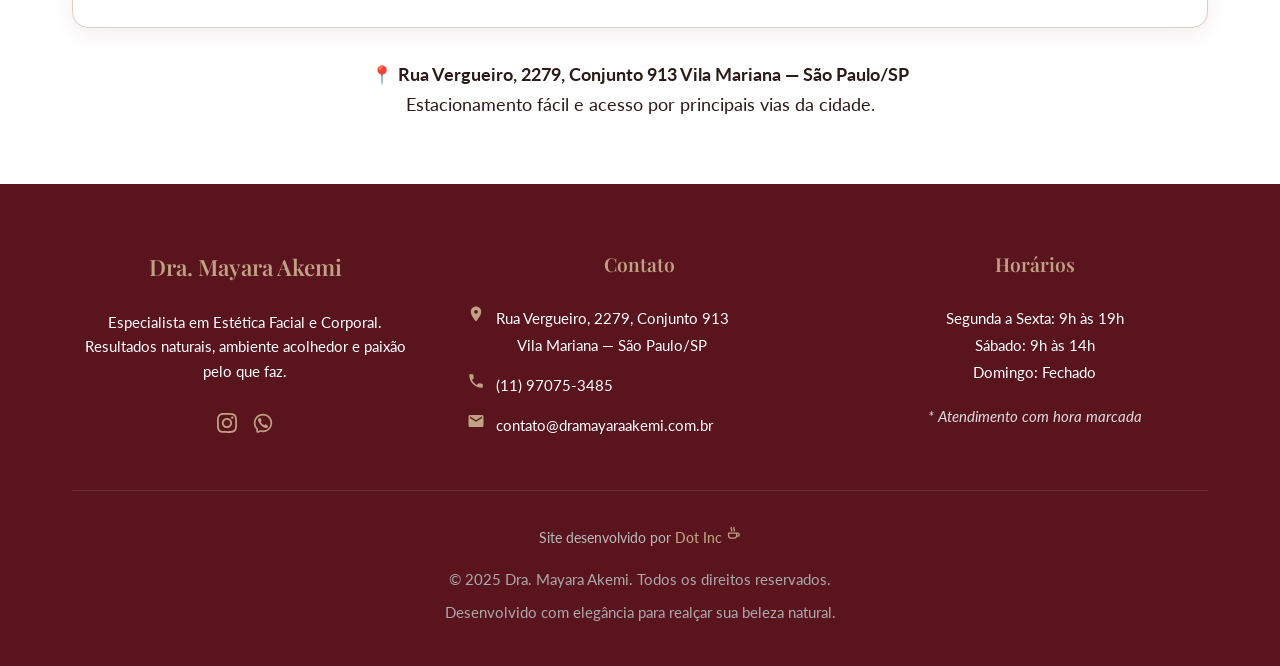
==== commit 8555ce9e: "Add - testimonials" ====
--- a/index.html
+++ b/index.html
@@ -29,6 +29,7 @@
           <ul class="nav-links">
             <li><a href="#sobre">Sobre</a></li>
             <li><a href="#servicos">Serviços</a></li>
+            <li><a href="#avaliacoes">Avaliações</a></li>
             <li><a href="#contato">Contato</a></li>
           </ul>
         </div>
@@ -207,7 +208,34 @@
       </div>
     </div>
   </section>
-
+<!-- Avaliações -->
+<section id="avaliacoes" class="section" style="background-color: white">
+  <div class="container">
+    <h2 class="section-title fade-in">Depoimentos de Quem Confia</h2>
+    <div class="testimonials-carousel" id="testimonialsCarousel">
+      <!-- Adicione quantos prints quiser -->
+      <div class="testimonial-item">
+        <img src="./img/img_testimonial1.jpg" alt="Depoimento 1" class="testimonial-screenshot" data-index="0">
+      </div>
+      <div class="testimonial-item">
+        <img src="./img/img_testimonial2.jpg" alt="Depoimento 2" class="testimonial-screenshot" data-index="1">
+      </div>
+      <div class="testimonial-item">
+        <img src="./img/img_testimonial3.jpg" alt="Depoimento 3" class="testimonial-screenshot" data-index="2">
+      </div>
+      <div class="testimonial-item">
+        <img src="./img/img_testimonial4.jpg" alt="Depoimento 4" class="testimonial-screenshot" data-index="3">
+      </div>
+      <!-- Repita conforme necessário -->
+    </div>
+  </div>
+</section>
+
+<!-- Lightbox para Zoom -->
+<div class="lightbox" id="lightbox">
+  <span class="close-lightbox">&times;</span>
+  <img class="lightbox-content" id="lightbox-img" src="" alt="Depoimento ampliado">
+</div>
   <!-- Contato -->
   <section id="contato" class="section" style="background-color: var(--cor-fundo)">
     <div class="container">
--- a/css/style.css
+++ b/css/style.css
@@ -373,6 +373,145 @@
   box-shadow: 0 10px 25px rgba(90, 20, 30, 0.3);
 }
 
+/* ============= DEPOIMENTOS ============= */
+.testimonials-grid {
+  display: grid;
+  grid-template-columns: repeat(auto-fit, minmax(300px, 1fr));
+  gap: 2rem;
+  margin-top: 2rem;
+}
+
+.testimonial-card {
+  background: var(--cor-fundo);
+  border-radius: 16px;
+  padding: 1.5rem;
+  box-shadow: var(--sombra-suave);
+  display: flex;
+  flex-direction: column;
+  gap: 1rem;
+  transition: transform 0.3s ease, box-shadow 0.3s ease;
+}
+
+.testimonial-card:hover {
+  transform: translateY(-5px);
+  box-shadow: 0 8px 20px rgba(0, 0, 0, 0.12);
+}
+
+.testimonials-grid {
+  display: grid;
+  grid-template-columns: repeat(auto-fit, minmax(280px, 1fr));
+  gap: 1.8rem;
+  margin-top: 2rem;
+}
+
+.testimonial-card {
+  background: white;
+  border-radius: 12px;
+  overflow: hidden;
+  box-shadow: var(--sombra-suave);
+  transition: transform 0.3s ease, box-shadow 0.3s ease;
+}
+
+.testimonial-card:hover {
+  transform: translateY(-4px);
+  box-shadow: 0 6px 18px rgba(0, 0, 0, 0.12);
+}
+
+.testimonial-screenshot {
+  width: 100%;
+  height: auto;
+  display: block;
+  border: none;
+  border-radius: 8px;
+  /* Se quiser borda suave, descomente abaixo */
+  /* border: 1px solid #eee; */
+}
+
+/* ============= CARROSSEL DE DEPOIMENTOS ============= */
+.testimonials-carousel {
+  display: flex;
+  gap: 1.5rem;
+  overflow-x: auto;
+  scroll-snap-type: x mandatory;
+  padding: 1.5rem 0;
+  margin-top: 2rem;
+  -webkit-overflow-scrolling: touch;
+  scrollbar-width: none; /* Firefox */
+}
+
+.testimonials-carousel::-webkit-scrollbar {
+  display: none; /* Chrome/Safari */
+}
+
+.testimonial-item {
+  flex: 0 0 auto;
+  width: 280px;
+  scroll-snap-align: start;
+}
+
+.testimonial-screenshot {
+  width: 100%;
+  height: auto;
+  border-radius: 12px;
+  box-shadow: var(--sombra-suave);
+  cursor: pointer;
+  transition: transform 0.25s ease;
+}
+
+.testimonial-screenshot:hover {
+  transform: scale(1.02);
+}
+
+/* ============= LIGHTBOX (ZOOM) ============= */
+.lightbox {
+  display: none;
+  position: fixed;
+  top: 0;
+  left: 0;
+  width: 100%;
+  height: 100%;
+  background: rgba(0, 0, 0, 0.92);
+  z-index: 1000;
+  justify-content: center;
+  align-items: center;
+  padding: 1.5rem;
+  animation: fadeIn 0.3s ease;
+}
+
+.lightbox-content {
+  max-width: 90%;
+  max-height: 90%;
+  border-radius: 8px;
+  box-shadow: 0 10px 30px rgba(0, 0, 0, 0.5);
+  animation: zoomIn 0.3s ease;
+}
+
+.close-lightbox {
+  position: absolute;
+  top: 20px;
+  right: 30px;
+  color: white;
+  font-size: 3rem;
+  font-weight: bold;
+  cursor: pointer;
+  z-index: 1001;
+}
+
+.close-lightbox:hover {
+  color: var(--cor-primaria);
+}
+
+@keyframes fadeIn {
+  from { opacity: 0; }
+  to { opacity: 1; }
+}
+
+@keyframes zoomIn {
+  from { transform: scale(0.8); opacity: 0; }
+  to { transform: scale(1); opacity: 1; }
+}
+
+
 /* Contato */
 .contact-info {
   max-width: 700px;
@@ -628,6 +767,17 @@
   fill: white;
 }
 
+.fade-in {
+  opacity: 0;
+  transform: translateY(20px);
+  transition: opacity 0.6s ease, transform 0.6s ease;
+}
+
+.fade-in.visible {
+  opacity: 1;
+  transform: translateY(0);
+}
+
 /* Responsivo */
 @media (max-width: 992px) {
   
@@ -707,7 +857,7 @@
  
   
   .hero-content h1 {
-    font-size: 2.5rem;
+    font-size: 2rem;
   }
   
   .modal,
@@ -715,4 +865,25 @@
     padding: 2rem;
     margin: 1rem;
   }
+
+    .testimonial-card {
+    padding: 1.2rem;
+  }
+
+
+
+   .testimonial-item {
+    width: 260px;
+  }
+
+  .close-lightbox {
+    top: 10px;
+    right: 15px;
+    font-size: 2.5rem;
+  }
+
+  .lightbox-content {
+    max-width: 95%;
+    max-height: 85%;
+  }
 }
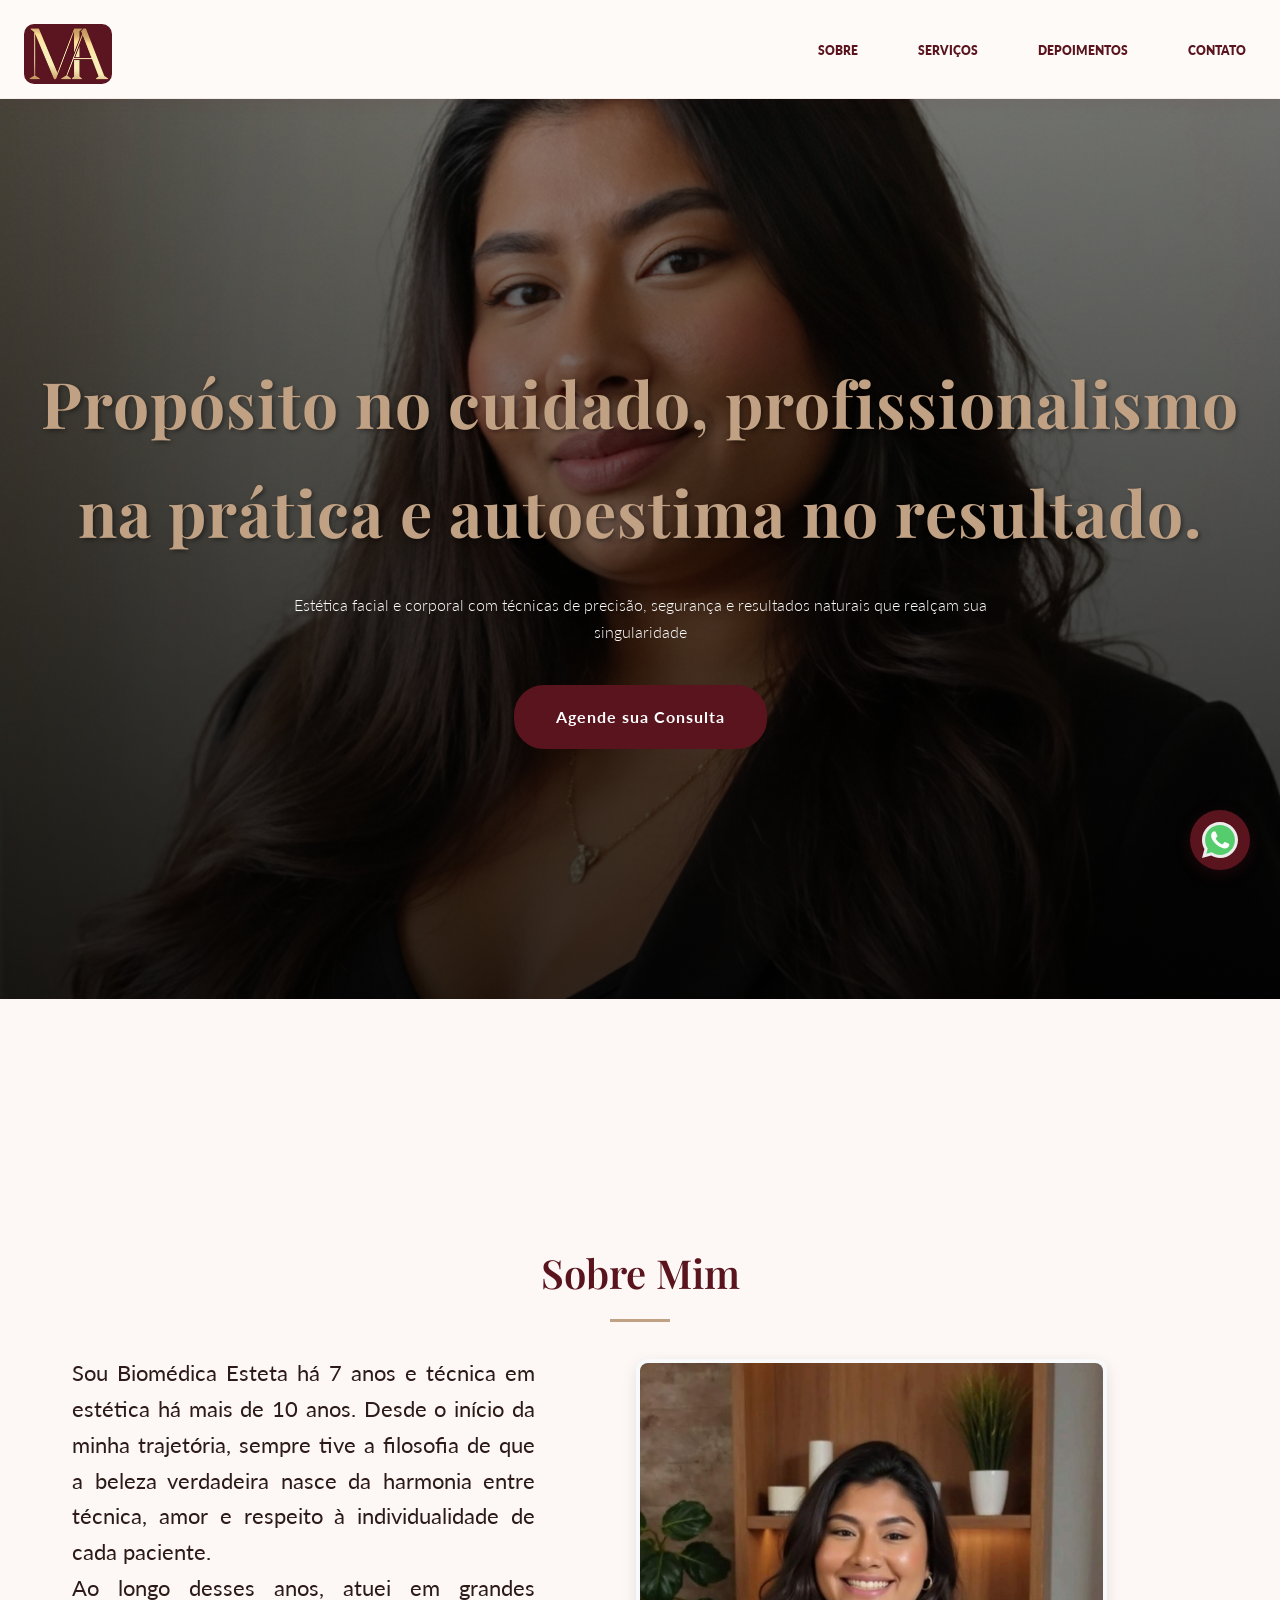
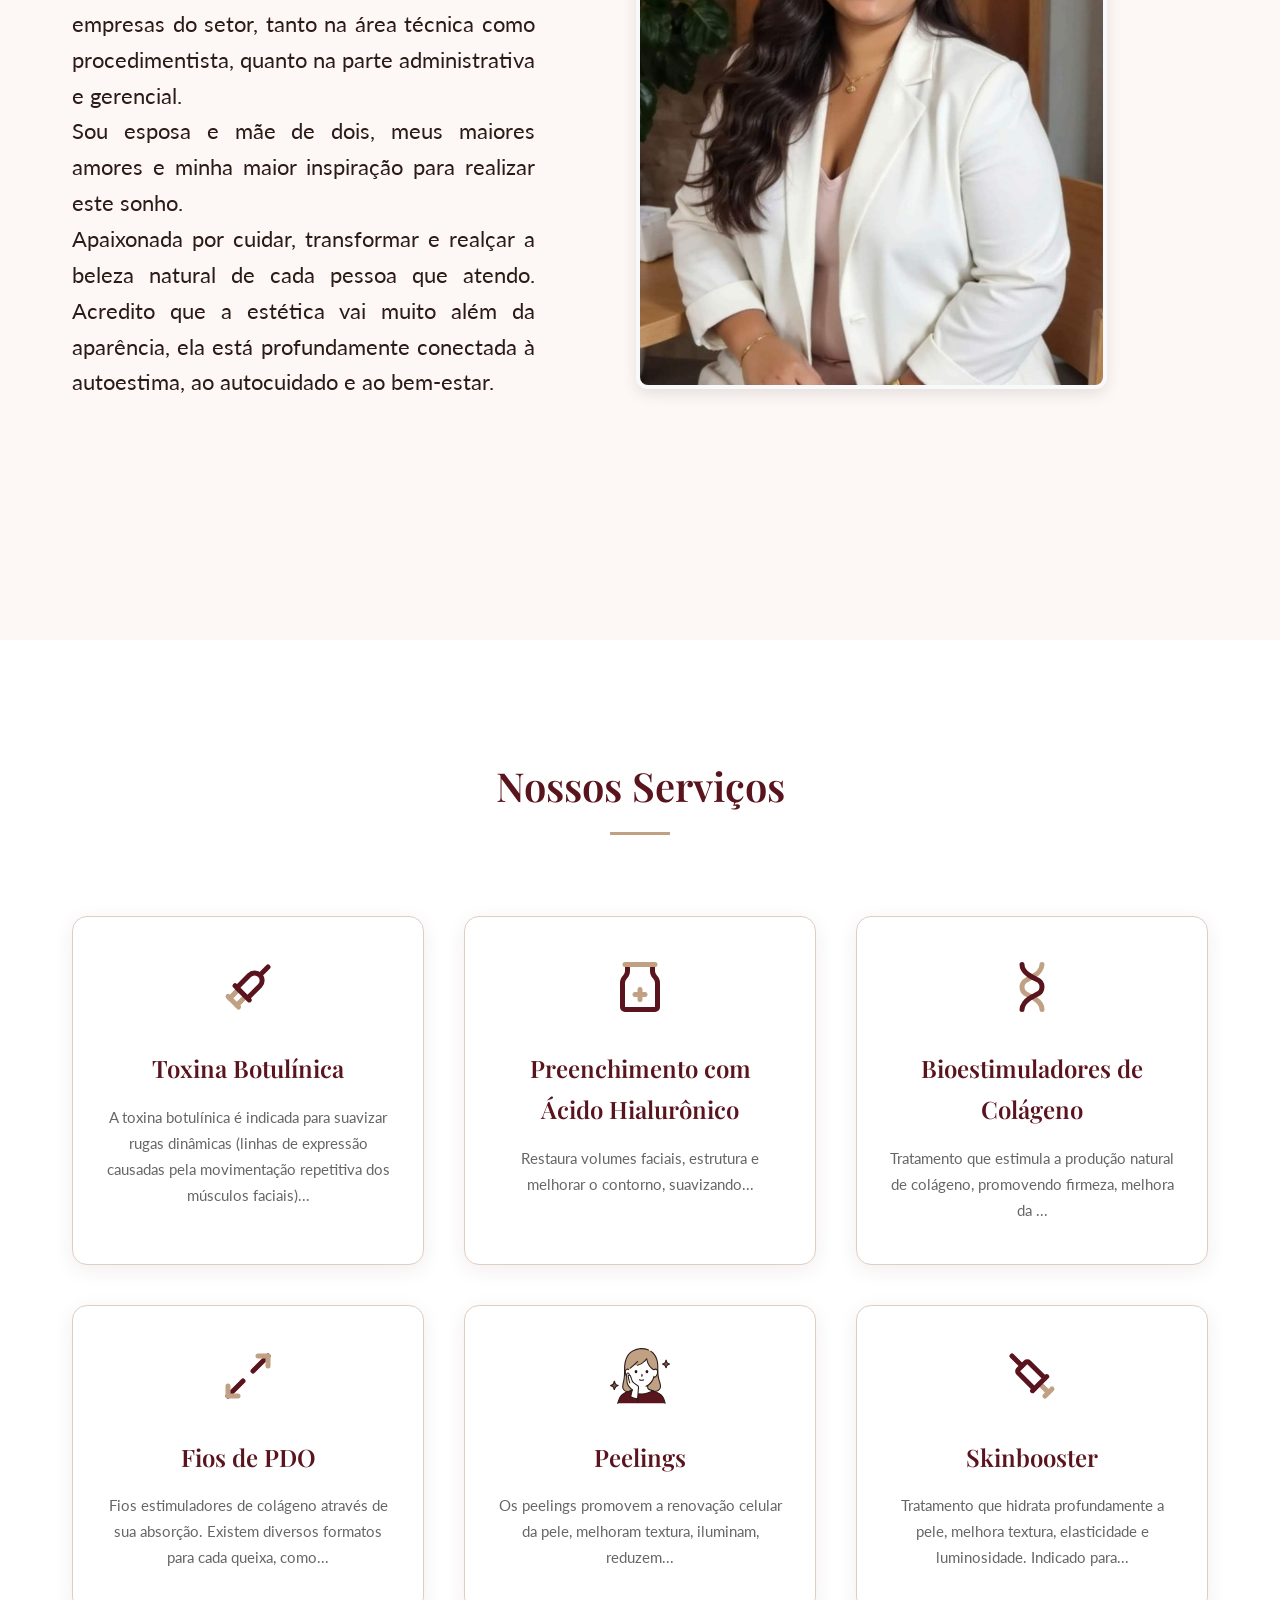
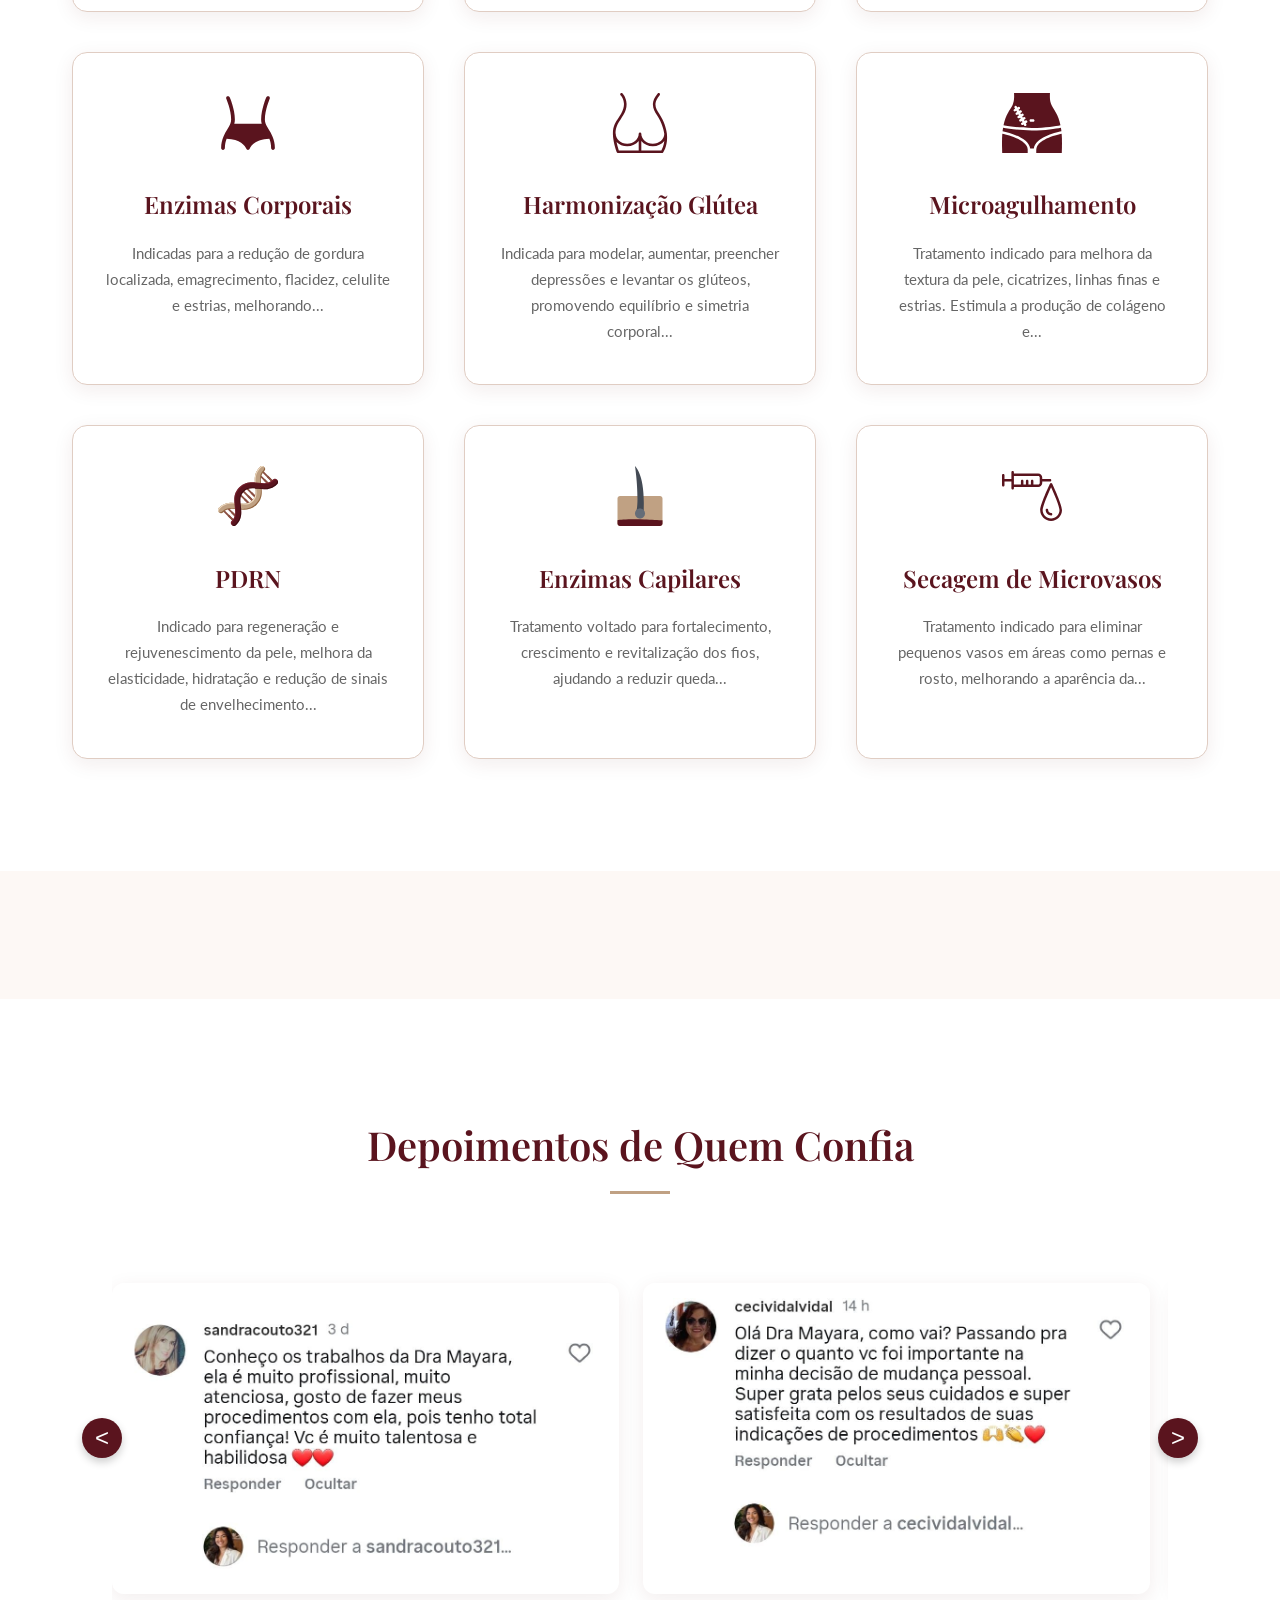
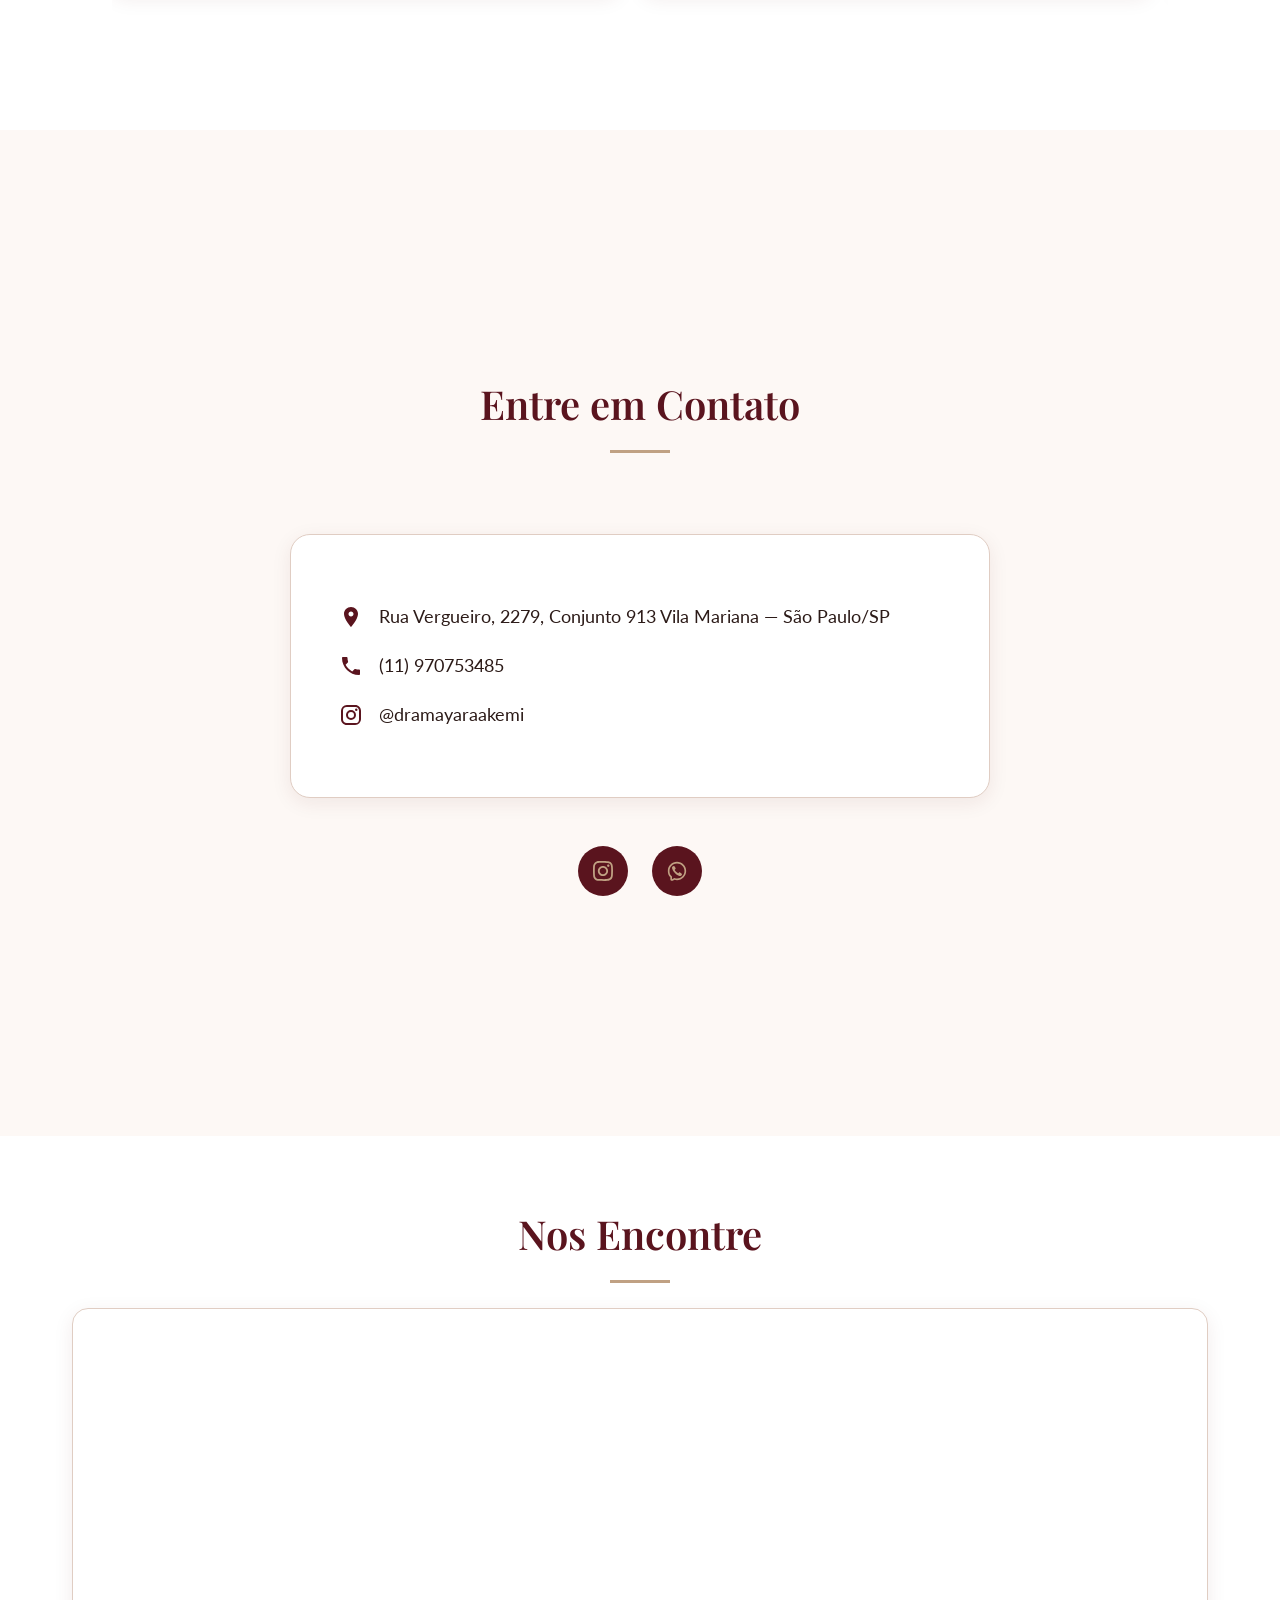
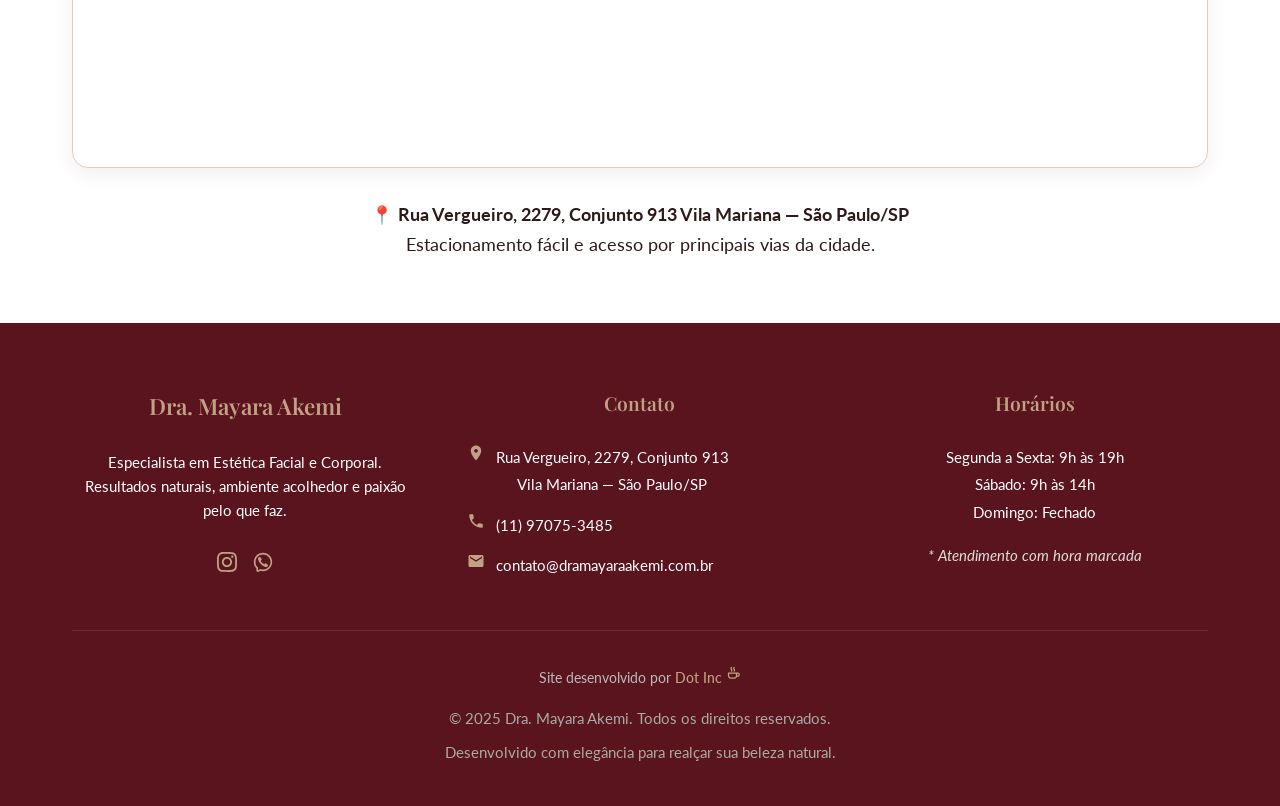
==== commit 605c362c: "Alter - Testimonials responsividade" ====
--- a/index.html
+++ b/index.html
@@ -5,14 +5,14 @@
   <meta charset="UTF-8" />
   <meta name="viewport" content="width=device-width, initial-scale=1.0" />
   <title>Dra. Mayara Akemi | Estética facial e corporal </title>
-  <link rel="preconnect" href="https://fonts.googleapis.com" />
-  <link rel="preconnect" href="https://fonts.gstatic.com" crossorigin />
+  <link rel="preconnect" href="https://fonts.googleapis.com  " />
+  <link rel="preconnect" href="https://fonts.gstatic.com  " crossorigin />
   <link
     href="https://fonts.googleapis.com/css2?family=Playfair+Display:wght@400;500;600;700&family=Lato:wght@300;400;700&display=swap"
     rel="stylesheet" />
   <link rel="stylesheet" href="./css/style.css" />
-  <title>Dra. Mayara Akemi | Médica Estética em Ribeirão Pires - SP</title>
-<meta name="description" content="Agende seu tratamento com Dra. Mayara Akemi, especialista em medicina estética em Vila Mariana São Paulo. Pele, rejuvenescimento, harmonização facial e Corporal, botox, peelings, Ácido Hialurônico, Preenchimento, Enzimas, Emagrecimento, Crescimento de cabelo.">
+  <title>Dra. Mayara Akemi | Médica Estética em Vila Mariana - SP</title>
+<meta name="description" content="Agende seu tratamento com Dra. Mayara Akemi, especialista em medicina estética em Vila Mariana São Paulo. Pele, rejuvenescimento, harmonização facial e Corporal, botox, peelings, Ácido Hialurônico, Preenchimento, Enzimas, Emagrecimento, Crescimento de cabelo, Bioestimuladores de Colágeno, Skinbooster, Harmonização Glútea, Microagulhamento, PDRN, Enzimas Capilares, Secagem de Microvasos.">
 </head>
 
 <body>
@@ -29,7 +29,7 @@
           <ul class="nav-links">
             <li><a href="#sobre">Sobre</a></li>
             <li><a href="#servicos">Serviços</a></li>
-            <li><a href="#avaliacoes">Avaliações</a></li>
+            <li><a href="#avaliacoes">Depoimentos</a></li>
             <li><a href="#contato">Contato</a></li>
           </ul>
         </div>
@@ -81,7 +81,7 @@
         <!-- Foto da Dra. Mayara -->
         <div class="sobre-foto">
           <img src="./img/img_Sobre_Dra_MayaraAkemi.jpg"
-            alt="Dra. Mayara Akemi - Cirurgiã Dentista em Harmonização Orofacial" class="img-fluid-rounded" />
+            alt="Dra. Mayara Akemi - Biomédica Especialista Estetica Facial e Corporal" class="img-fluid-rounded" />
         </div>
 
       </div>
@@ -95,7 +95,7 @@
       <div class="services-grid">
         <!-- Card 1 -->
         <div class="service-card fade-in" data-modal="botox">
-          <img class="service-icon" src="./img/icon_syring_direita.svg" alt="seringa_botox" />
+          <img class="service-icon" src="./img/icon_syring_direita.svg" alt="Toxinia Botulínica feita por Dra. Mayara Akemi" />
           <h3>Toxina Botulínica</h3>
           <p>A toxina botulínica é indicada para suavizar rugas dinâmicas (linhas de expressão causadas pela
             movimentação repetitiva dos músculos faciais)...</p>
@@ -103,7 +103,7 @@
 
         <!-- Card 2 -->
         <div class="service-card fade-in" data-modal="preenchimento">
-          <img class="service-icon" src="./img/icon_ampola.svg" alt="ampola_hialuronico" />
+          <img class="service-icon" src="./img/icon_ampola.svg" alt="Preenchimento com Ácido Hialurônico feito por Dra. Mayara Akemi" />
 
           <h3>Preenchimento com Ácido Hialurônico</h3>
           <p>
@@ -113,7 +113,7 @@
 
         <!-- Card 3 -->
         <div class="service-card fade-in" data-modal="bioestimuladores">
-          <img class="service-icon" src="./img/icon_dna.svg" alt="dna_colageno" />
+          <img class="service-icon" src="./img/icon_dna.svg" alt="Bioestimuladores de Colágeno feito por Dra. Mayara Akemi" />
 
           <h3>Bioestimuladores de Colágeno</h3>
           <p>
@@ -123,7 +123,7 @@
 
         <!-- Card 4 -->
         <div class="service-card fade-in" data-modal="PDO">
-          <img class="service-icon" src="./img/icon_maximize.svg" alt="seringa_botox" />
+          <img class="service-icon" src="./img/icon_maximize.svg" alt="Fios estimuladores de colágeno PDO feito por Dra. Mayara Akemi" />
 
           <h3>Fios de PDO</h3>
           <p>
@@ -133,7 +133,7 @@
 
         <!-- Card 5 -->
         <div class="service-card fade-in" data-modal="peelings">
-          <img class="service-icon" src="./img/icon_woman.svg" alt="woman_peeling" />
+          <img class="service-icon" src="./img/icon_woman.svg" alt="Peeling feito por Dra. Mayara Akemi" />
 
           <h3>Peelings</h3>
           <p>
@@ -142,7 +142,7 @@
 
         <!-- Card 6 -->
         <div class="service-card fade-in" data-modal="skinbooster">
-          <img class="service-icon" src="./img/icon_syringe_skinbooster.svg" alt="syringe_skinbooster" />
+          <img class="service-icon" src="./img/icon_syringe_skinbooster.svg" alt="Skinbooster Tratamento que hidrata profundamente a pele feito por Dra. Mayara Akemi" />
           <h3>Skinbooster</h3>
           <p>
             Tratamento que hidrata profundamente a pele, melhora textura, elasticidade e luminosidade. Indicado para...
@@ -151,7 +151,7 @@
 
         <!-- Card 7 -->
         <div class="service-card fade-in" data-modal="enzimas">
-          <img class="service-icon" src="./img/icon_body_shape_linger.svg" alt="enzimas" />
+          <img class="service-icon" src="./img/icon_body_shape_linger.svg" alt="Redução de gordura com enzimas feita por Dra. Mayara Akemi" />
           <h3>Enzimas Corporais</h3>
           <p>
             Indicadas para a redução de gordura localizada, emagrecimento, flacidez, celulite e estrias, melhorando...
@@ -160,7 +160,7 @@
 
         <!-- Card 8 -->
         <div class="service-card fade-in" data-modal="harmonização">
-          <img class="service-icon" src="./img/icon_butt.svg" alt="glutea" />
+          <img class="service-icon" src="./img/icon_butt.svg" alt="Bumbum maior e lisinho feita por Dra. Mayara Akemi" />
           <h3>Harmonização Glútea</h3>
           <p>
             Indicada para modelar, aumentar, preencher depressões e levantar os glúteos, promovendo equilíbrio e
@@ -170,7 +170,7 @@
 
         <!-- Card 9 -->
         <div class="service-card fade-in" data-modal="microagulhamento">
-          <img class="service-icon" src="./img/icon_scar_microagulhamento.svg" alt="microagulhamento" />
+          <img class="service-icon" src="./img/icon_scar_microagulhamento.svg" alt="Microagulhamento feito por Dra. Mayara Akemi" />
           <h3>Microagulhamento</h3>
           <p>
             Tratamento indicado para melhora da textura da pele, cicatrizes, linhas finas e estrias. Estimula a produção
@@ -180,7 +180,7 @@
 
         <!-- Card 10 -->
         <div class="service-card fade-in" data-modal="PDRN">
-          <img class="service-icon" src="./img/icon_pdrn_dna.svg" alt="PDRN" />
+          <img class="service-icon" src="./img/icon_pdrn_dna.svg" alt="PDRN feito por Dra. Mayara Akemi" />
           <h3>PDRN</h3>
           <p>
             Indicado para regeneração e rejuvenescimento da pele, melhora da elasticidade, hidratação e redução de
@@ -190,7 +190,7 @@
 
         <!-- Card 11 -->
         <div class="service-card fade-in" data-modal="capilares">
-          <img class="service-icon" src="./img/icon_hair.svg" alt="capilar" />
+          <img class="service-icon" src="./img/icon_hair.svg" alt="Enzima Capilar aplicado por Dra. Mayara Akemi" />
           <h3>Enzimas Capilares</h3>
           <p>
             Tratamento voltado para fortalecimento, crescimento e revitalização dos fios, ajudando a reduzir queda...
@@ -199,7 +199,7 @@
 
         <!-- Card 12 -->
         <div class="service-card fade-in" data-modal="microvasos">
-          <img class="service-icon" src="./img/icon_syringe_with_large_droplet_of_fluid.svg" alt="microvasos" />
+          <img class="service-icon" src="./img/icon_syringe_with_large_droplet_of_fluid.svg" alt="Secagem de microvasos feita por Dra. Mayara Akemi" />
           <h3>Secagem de Microvasos</h3>
           <p>
             Tratamento indicado para eliminar pequenos vasos em áreas como pernas e rosto, melhorando a aparência da...
@@ -212,21 +212,26 @@
 <section id="avaliacoes" class="section" style="background-color: white">
   <div class="container">
     <h2 class="section-title fade-in">Depoimentos de Quem Confia</h2>
-    <div class="testimonials-carousel" id="testimonialsCarousel">
-      <!-- Adicione quantos prints quiser -->
-      <div class="testimonial-item">
-        <img src="./img/img_testimonial1.jpg" alt="Depoimento 1" class="testimonial-screenshot" data-index="0">
-      </div>
-      <div class="testimonial-item">
-        <img src="./img/img_testimonial2.jpg" alt="Depoimento 2" class="testimonial-screenshot" data-index="1">
-      </div>
-      <div class="testimonial-item">
-        <img src="./img/img_testimonial3.jpg" alt="Depoimento 3" class="testimonial-screenshot" data-index="2">
-      </div>
-      <div class="testimonial-item">
-        <img src="./img/img_testimonial4.jpg" alt="Depoimento 4" class="testimonial-screenshot" data-index="3">
-      </div>
-      <!-- Repita conforme necessário -->
+    <div class="testimonials-carousel-container">
+      <div class="testimonials-carousel" id="testimonialsCarousel">
+        <!-- Adicione quantos prints quiser -->
+        <div class="testimonial-item">
+          <img src="./img/img_testimonial1.jpg" alt="Depoimento 1" class="testimonial-screenshot" data-index="0">
+        </div>
+        <div class="testimonial-item">
+          <img src="./img/img_testimonial2.jpg" alt="Depoimento 2" class="testimonial-screenshot" data-index="1">
+        </div>
+        <div class="testimonial-item">
+          <img src="./img/img_testimonial3.jpg" alt="Depoimento 3" class="testimonial-screenshot" data-index="2">
+        </div>
+        <div class="testimonial-item">
+          <img src="./img/img_testimonial4.jpg" alt="Depoimento 4" class="testimonial-screenshot" data-index="3">
+        </div>
+        <!-- Repita conforme necessário -->
+      </div>
+      <!-- Botões de Navegação -->
+      <button class="carousel-arrow left-arrow" id="prevTestimonial"><</button>
+      <button class="carousel-arrow right-arrow" id="nextTestimonial">></button>
     </div>
   </div>
 </section>
@@ -253,8 +258,10 @@
             <path
               d="M6.62 10.79c1.44 2.83 3.76 5.14 6.59 6.59l2.2-2.2c.27-.27.67-.36 1.02-.24 1.12.37 2.33.57 3.57.57.55 0 1 .45 1 1V20c0 .55-.45 1-1 1-9.39 0-17-7.61-17-17 0-.55.45-1 1-1h3.5c.55 0 1 .45 1 1 0 1.25.2 2.45.57 3.57.11.35.03.74-.25 1.02l-2.2 2.2z" />
           </svg>
-          <a href="https://wa.me/5511970753485" target="_blank" style="color: inherit; text-decoration: none">(11)
-            970753485</a>
+           <a href="#" style="color: inherit; text-decoration: none"
+            onclick="abrirWhatsApp('Olá Dra Mayara Akemi, vim pelo contato do seu site!'); return false;">
+        (11) 970753485
+      </a>
         </p>
         <p>
           <svg xmlns="http://www.w3.org/2000/svg" width="24" height="24" viewBox="0 0 24 24">
@@ -267,9 +274,13 @@
       </div>
       <div class="social-links">
         <a href="https://www.instagram.com/dramayakemi?utm_source=ig_web_button_share_sheet&igsh=ZDNlZDc0MzIxNw=="
-          target="_blank"><img class="social-img" src="./img/icon_instagram.svg" alt="instagram"></a>
-        <a href="https://wa.me/5511970753485" target="_blank"><img class="social-img" src="./img/icon_whatsapp.svg"
-            alt="whatsapp"></a>
+          target="_blank">
+          <img class="social-img" src="./img/icon_instagram.svg" alt="instagram">
+        </a>
+        <a href="#" style="color: inherit; text-decoration: none"
+            onclick="abrirWhatsApp('Olá Dra Mayara Akemi, vim pelo contato do seu site!'); return false;">
+            <img class="social-img" src="./img/icon_whatsapp.svg" alt="whatsapp Dra. Mayara Akemi">
+          </a>
       </div>
     </div>
   </section>
@@ -346,7 +357,7 @@
             <a href="https://www.instagram.com/dramayakemi?utm_source=ig_web_button_share_sheet&igsh=ZDNlZDc0MzIxNw=="
               target="_blank" style="color: white; font-size: 1.3rem">
               <img src="./img/icon_instagram.svg" alt="instagram"></a>
-            <a href="https://wa.me/5511970753485" target="_blank" style="color: white; font-size: 1.3rem">
+            <a href="#" onclick="abrirWhatsApp('Olá Dra Mayara Akemi, vim pelo contato do seu site!'); return false;" target="_blank" style="color: white; font-size: 1.3rem">
               <img src="./img/icon_whatsapp.svg" alt="whatsapp"></a>
           </div>
         </div>
@@ -389,7 +400,7 @@
                 <path
                   d="M6.62 10.79c1.44 2.83 3.76 5.14 6.59 6.59l2.2-2.2c.27-.27.67-.36 1.02-.24 1.12.37 2.33.57 3.57.57.55 0 1 .45 1 1V20c0 .55-.45 1-1 1-9.39 0-17-7.61-17-17 0-.55.45-1 1-1h3.5c.55 0 1 .45 1 1 0 1.25.2 2.45.57 3.57.11.35.03.74-.25 1.02l-2.2 2.2z" />
               </svg>
-              (11) 97075-3485
+              <a href="#" onclick="abrirWhatsApp('Olá Dra Mayara Akemi, vim pelo contato do seu site!'); return false;" target="_blank" style="color: white; text-decoration: none;">(11) 97075-3485</a>
             </li>
             <li style="display: flex; align-items: flex-start">
               <svg width="18" height="18" fill="var(--cor-secundaria)" style="margin-right: 0.7rem; flex-shrink: 0"
@@ -397,7 +408,7 @@
                 <path
                   d="M20 4H4c-1.1 0-2 .9-2 2v12c0 1.1.9 2 2 2h16c1.1 0 2-.9 2-2V6c0-1.1-.9-2-2-2zm0 4l-8 5-8-5V6l8 5 8-5v2z" />
               </svg>
-              contato@dramayaraakemi.com.br
+              <a href="mailto:contato@dramayaraakemi.com.br" target="_blank" style="color: white; text-decoration: none;">contato@dramayaraakemi.com.br</a>
             </li>
           </ul>
         </div>
@@ -570,7 +581,7 @@
       <p>
         Indicada para modelar, aumentar, preencher depressões e levantar os glúteos, promovendo equilíbrio e simetria
         corporal. Também melhora a firmeza, aspecto e a estética da região.
-  
+      </p>
       <a href="#" class="btn_modal"
         onclick="abrirWhatsApp('Quero saber mais sobre Harmonização Glútea!'); return false;">
         Modelar Meu Corpo
@@ -632,7 +643,6 @@
       <p>
         Tratamento indicado para eliminar pequenos vasos em áreas como pernas e rosto, melhorando a aparência da pele e
         uniformizando o tom.
-      </p>
       </p>
     
       <a href="#" class="btn_modal"
--- a/css/style.css
+++ b/css/style.css
@@ -149,7 +149,7 @@
 }
 
 .hero-content p {
-  font-size: 1.3rem;
+  font-size: 1rem;
   max-width: 700px;
   margin: 0 auto 2.5rem;
   font-weight: 300;
@@ -427,39 +427,119 @@
   /* border: 1px solid #eee; */
 }
 
-/* ============= CARROSSEL DE DEPOIMENTOS ============= */
+/* ============= CARROSSEL DE DEPOIMENTOS (com setas) ============= */
+.testimonials-carousel-container {
+  position: relative; /* Permite posicionar as setas absolutamente dentro dele */
+  /* overflow: hidden; */ /* Opcional: Esconde o scroll horizontal padrão se quiser */
+  padding: 0 40px; /* Espaçamento para as setas não ficarem coladas nas bordas */
+  margin-top: 2rem;
+  /* Garante que ele se comporte como um bloco e ocupe 100% da largura disponível */
+  width: 100%;
+  max-width: 100%; /* Previne estouro */
+}
+
 .testimonials-carousel {
   display: flex;
   gap: 1.5rem;
-  overflow-x: auto;
-  scroll-snap-type: x mandatory;
+  overflow-x: auto; /* Permite scroll horizontal */
+  scroll-snap-type: x mandatory; /* Alinhamento para o snap */
   padding: 1.5rem 0;
-  margin-top: 2rem;
-  -webkit-overflow-scrolling: touch;
-  scrollbar-width: none; /* Firefox */
-}
-
+  /* Importante: Garantir que este elemento não ultrapasse o contêiner pai */
+  width: 100%; /* Ocupa a largura do contêiner */
+  max-width: 100%; /* Previne estouro */
+  /* Opcional: Esconder scrollbar padrão, mas manter funcionalidade */
+  /* scrollbar-width: none; */
+  /* -ms-overflow-style: none; */
+}
+
+/* Se esconder a scrollbar, descomentar estas regras */
+/*
 .testimonials-carousel::-webkit-scrollbar {
-  display: none; /* Chrome/Safari */
+  display: none;
+}
+*/
+
+/* Estilo padrão da barra de rolagem (opcional, pode ser mantido ou ajustado) */
+.testimonials-carousel::-webkit-scrollbar {
+  height: 8px;
+}
+
+.testimonials-carousel::-webkit-scrollbar-track {
+  background: var(--cor-fundo);
+  border-radius: 4px;
+}
+
+.testimonials-carousel::-webkit-scrollbar-thumb {
+  background-color: var(--cor-primaria);
+  border-radius: 4px;
+  border: 1px solid var(--cor-fundo);
 }
 
 .testimonial-item {
-  flex: 0 0 auto;
-  width: 280px;
-  scroll-snap-align: start;
+  flex: 0 0 auto; /* Mantém o comportamento original */
+  width: 507px; /* Mantém a largura original */
+  scroll-snap-align: start; /* Alinha ao iniciar o scroll */
+  /* Opcional: Adiciona sombra e borda arredondada */
+  box-shadow: var(--sombra-suave);
+  border-radius: 12px;
+  overflow: hidden; /* Garante que a imagem não ultrapasse os limites */
 }
 
 .testimonial-screenshot {
-  width: 100%;
-  height: auto;
-  border-radius: 12px;
-  box-shadow: var(--sombra-suave);
+  width: 100%; /* Imagem ocupa 100% do item */
+  height: auto; /* Mantém proporção */
+  border-radius: 12px; /* Bordas arredondadas na imagem */
   cursor: pointer;
   transition: transform 0.25s ease;
 }
 
 .testimonial-screenshot:hover {
-  transform: scale(1.02);
+  transform: scale(1.02); /* Leve zoom no hover */
+}
+
+/* Estilo das Setas */
+.carousel-arrow {
+  position: absolute;
+  top: 50%;
+  transform: translateY(-50%); /* Centraliza verticalmente */
+  background-color: var(--cor-primaria);
+  color: white;
+  border: none;
+  width: 40px;
+  height: 40px;
+  border-radius: 50%; /* Formato circular */
+  font-size: 1.5rem;
+  cursor: pointer;
+  z-index: 10; /* Fica acima do conteúdo do carrossel */
+  display: flex;
+  align-items: center;
+  justify-content: center;
+  transition: background-color 0.3s, transform 0.2s;
+  box-shadow: 0 4px 8px rgba(0, 0, 0, 0.2);
+}
+
+.carousel-arrow:hover {
+  background-color: var(--cor-hover); /* Cor ao passar o mouse */
+  transform: translateY(-50%) scale(1.1); /* Leve aumento no hover */
+}
+
+.left-arrow {
+  left: 10px; /* Posição da seta esquerda */
+}
+
+.right-arrow {
+  right: 10px; /* Posição da seta direita */
+}
+
+/* Esconder setas em telas pequenas (mobile) */
+@media (max-width: 768px) {
+  .carousel-arrow {
+    display: none; /* Oculta as setas no mobile */
+  }
+  /* Ajustar padding do container se esconder as setas */
+  .testimonials-carousel-container {
+    padding: 0; /* Remove o padding extra das setas */
+  }
 }
 
 /* ============= LIGHTBOX (ZOOM) ============= */
@@ -857,7 +937,7 @@
  
   
   .hero-content h1 {
-    font-size: 2rem;
+    font-size: 1.5rem;
   }
   
   .modal,
@@ -871,9 +951,8 @@
   }
 
 
-
    .testimonial-item {
-    width: 260px;
+    width: 310px;
   }
 
   .close-lightbox {
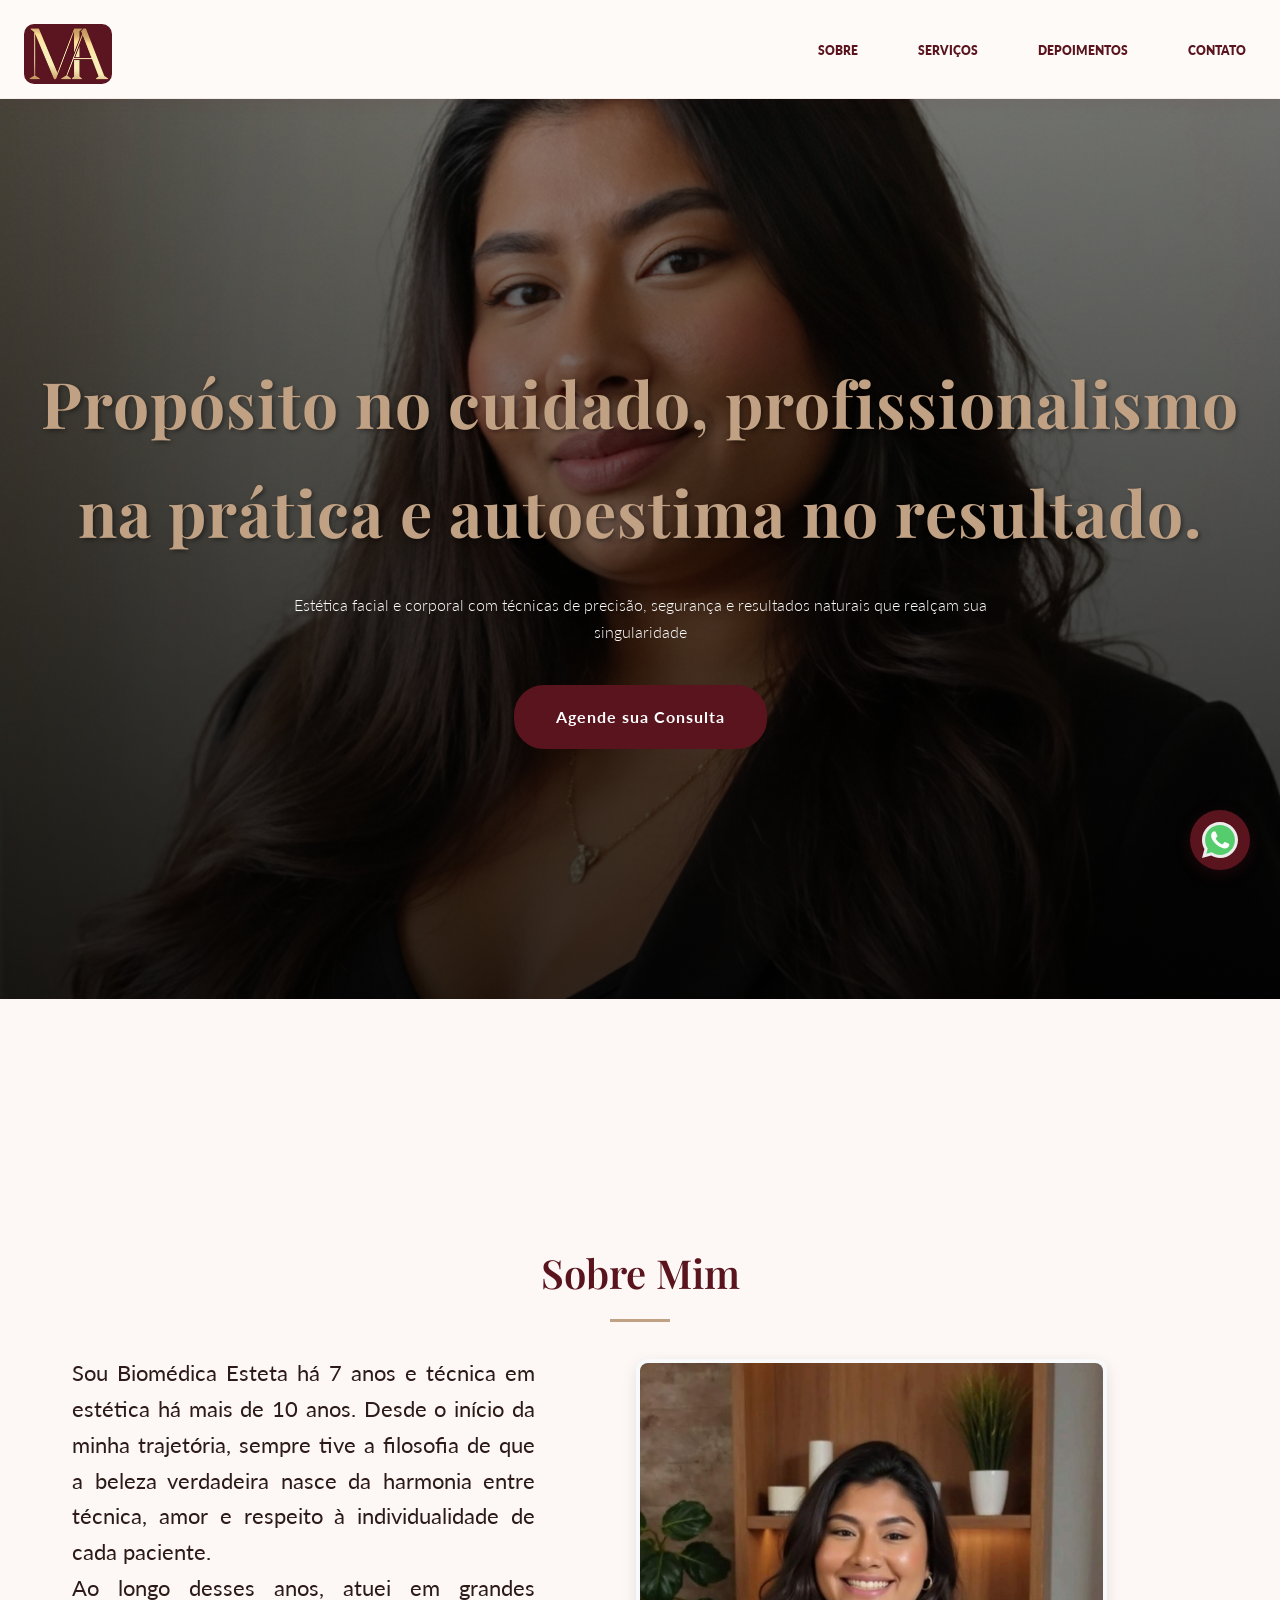
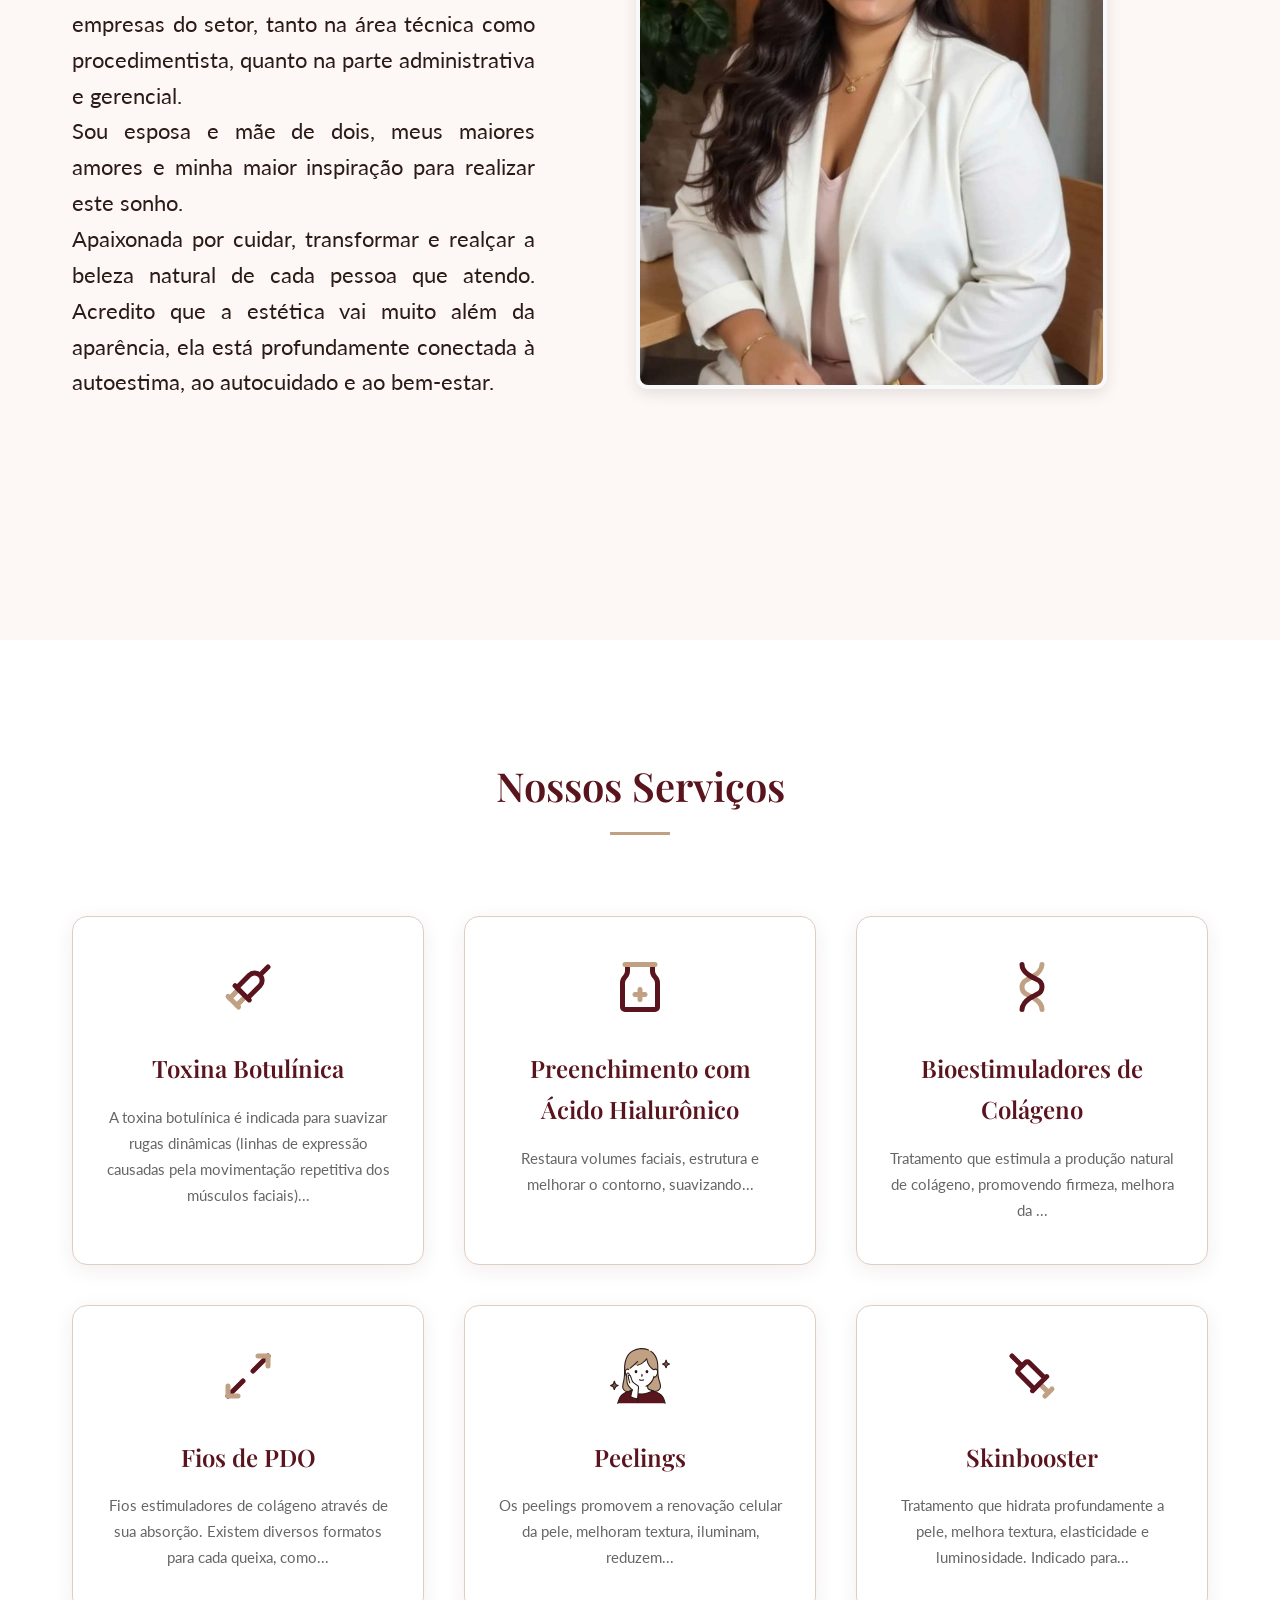
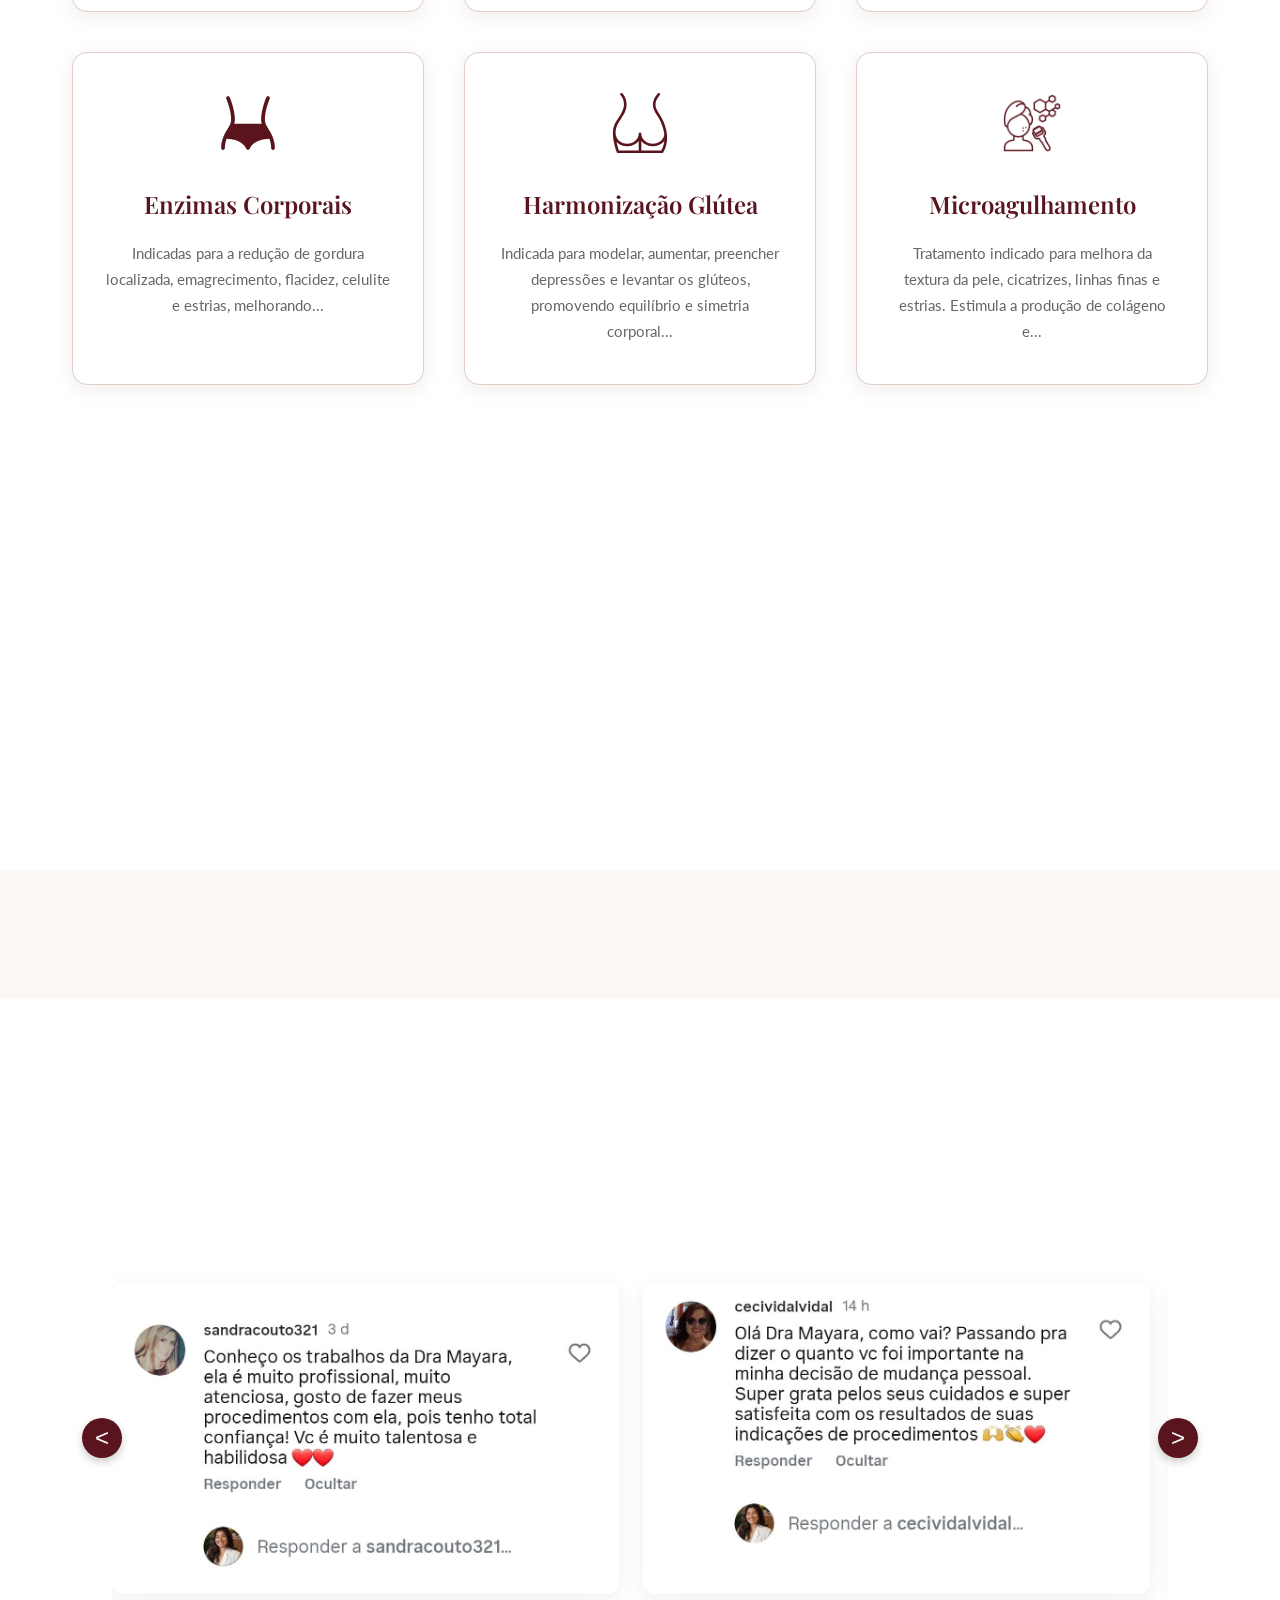
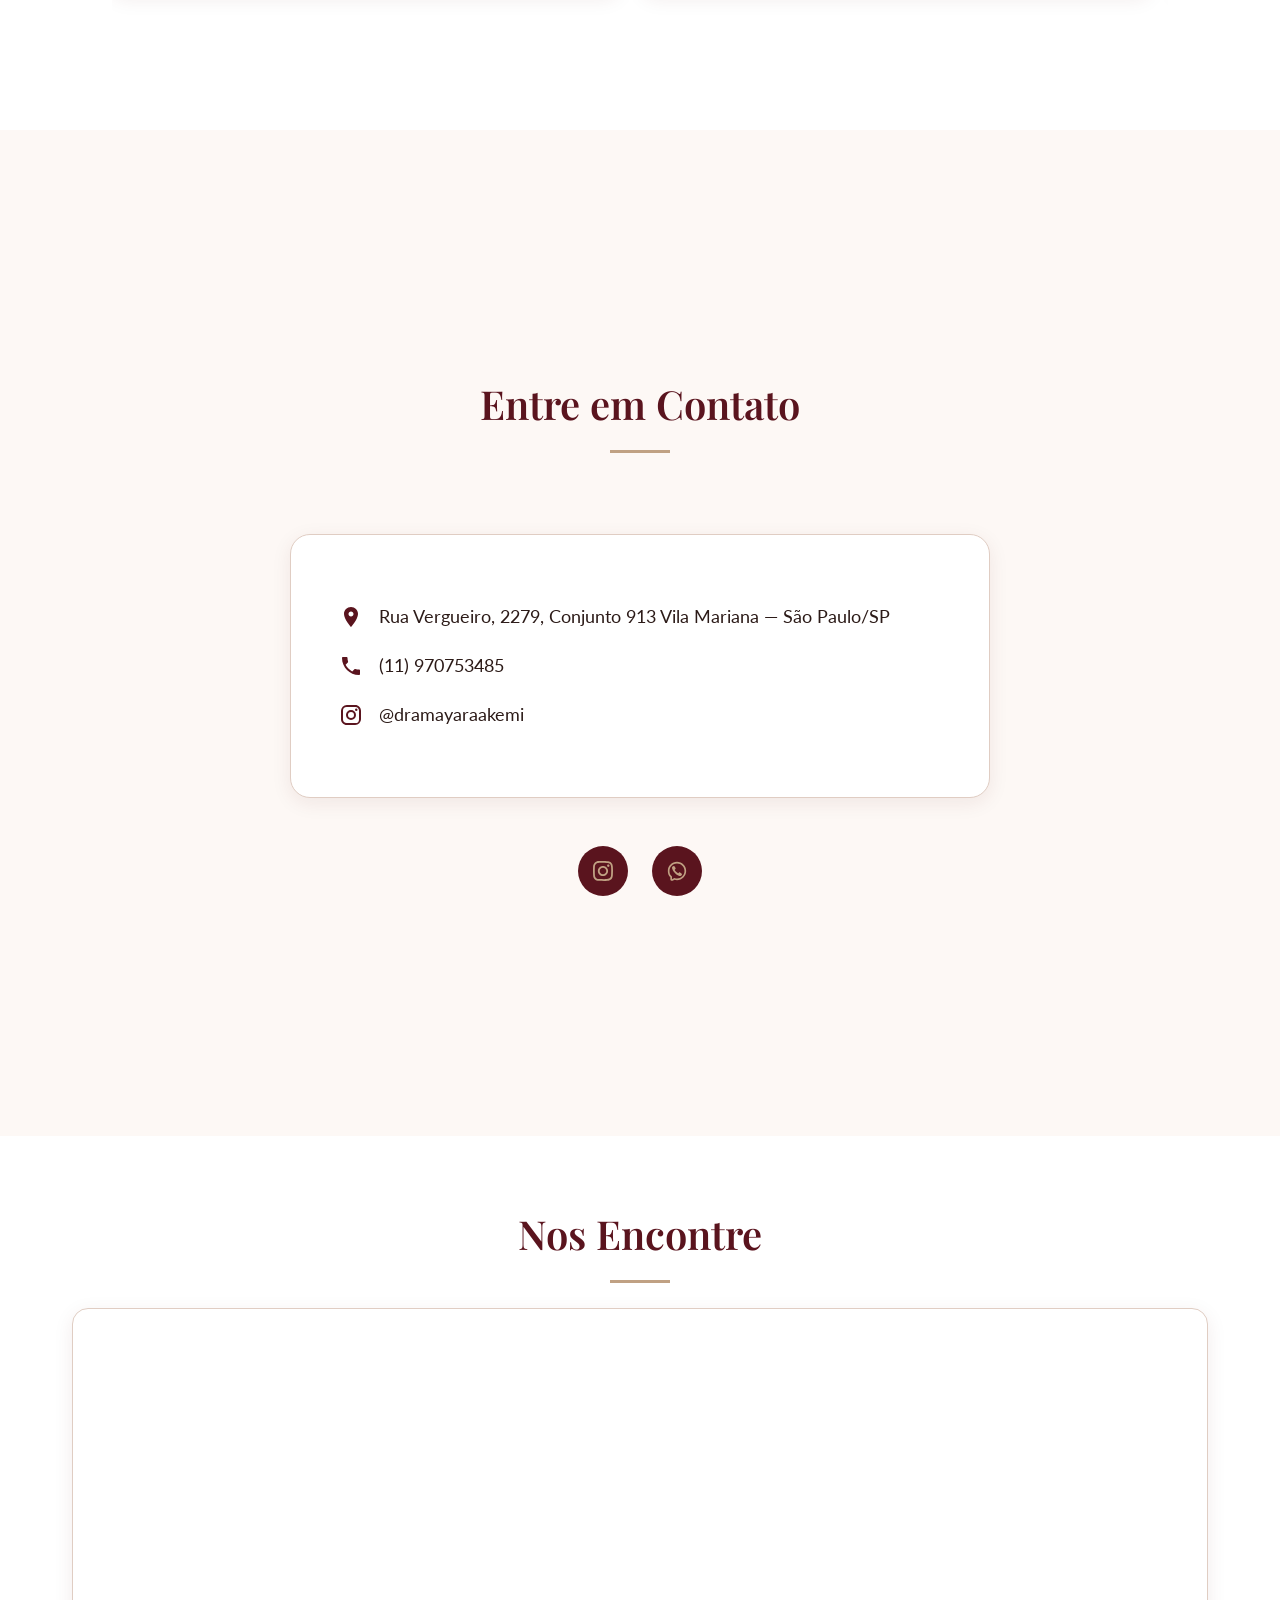
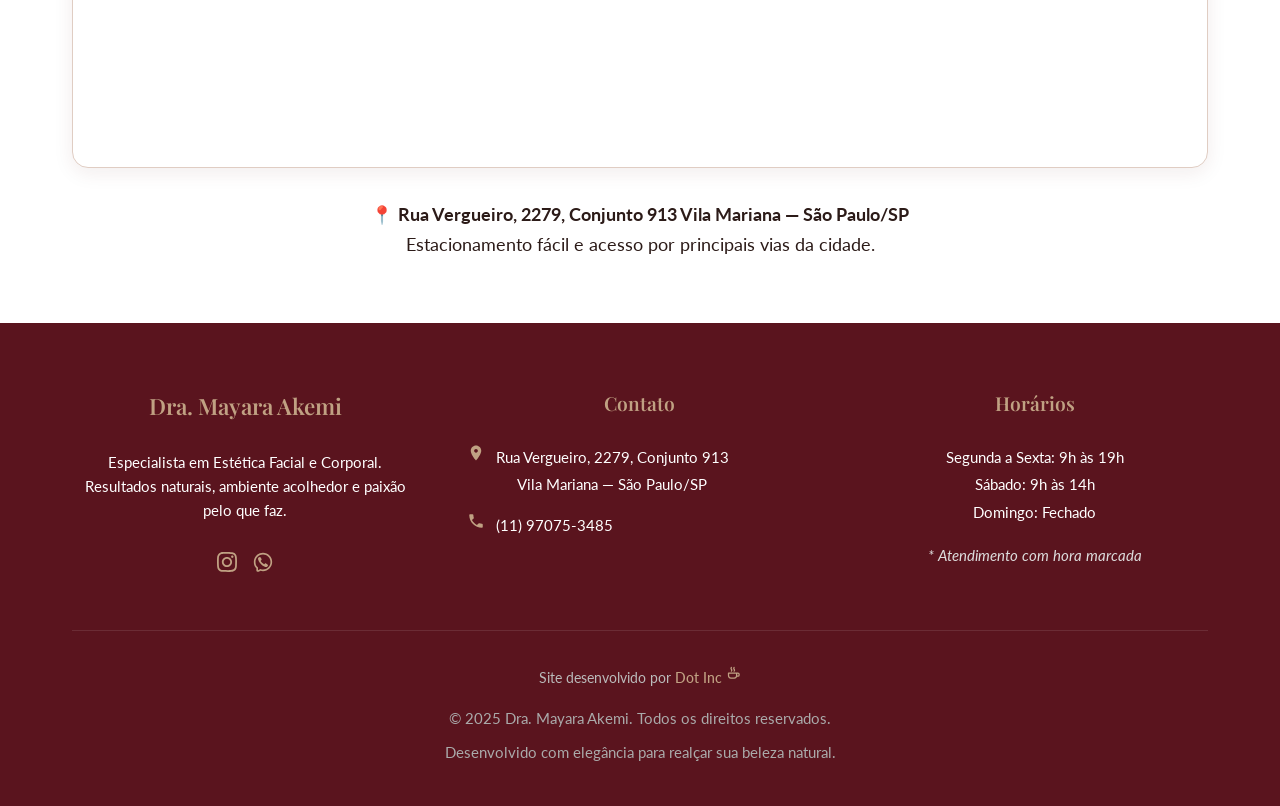
==== commit 780c8703: "alter - imagem microagulhamento" ====
--- a/index.html
+++ b/index.html
@@ -170,7 +170,7 @@
 
         <!-- Card 9 -->
         <div class="service-card fade-in" data-modal="microagulhamento">
-          <img class="service-icon" src="./img/icon_scar_microagulhamento.svg" alt="Microagulhamento feito por Dra. Mayara Akemi" />
+          <img class="service-icon" src="./img/icon_scar_microagulhamento.png" alt="Microagulhamento feito por Dra. Mayara Akemi" />
           <h3>Microagulhamento</h3>
           <p>
             Tratamento indicado para melhora da textura da pele, cicatrizes, linhas finas e estrias. Estimula a produção
@@ -402,14 +402,14 @@
               </svg>
               <a href="#" onclick="abrirWhatsApp('Olá Dra Mayara Akemi, vim pelo contato do seu site!'); return false;" target="_blank" style="color: white; text-decoration: none;">(11) 97075-3485</a>
             </li>
-            <li style="display: flex; align-items: flex-start">
+            <!-- <li style="display: flex; align-items: flex-start">
               <svg width="18" height="18" fill="var(--cor-secundaria)" style="margin-right: 0.7rem; flex-shrink: 0"
                 viewBox="0 0 24 24">
                 <path
                   d="M20 4H4c-1.1 0-2 .9-2 2v12c0 1.1.9 2 2 2h16c1.1 0 2-.9 2-2V6c0-1.1-.9-2-2-2zm0 4l-8 5-8-5V6l8 5 8-5v2z" />
               </svg>
               <a href="mailto:contato@dramayaraakemi.com.br" target="_blank" style="color: white; text-decoration: none;">contato@dramayaraakemi.com.br</a>
-            </li>
+            </li> -->
           </ul>
         </div>
 
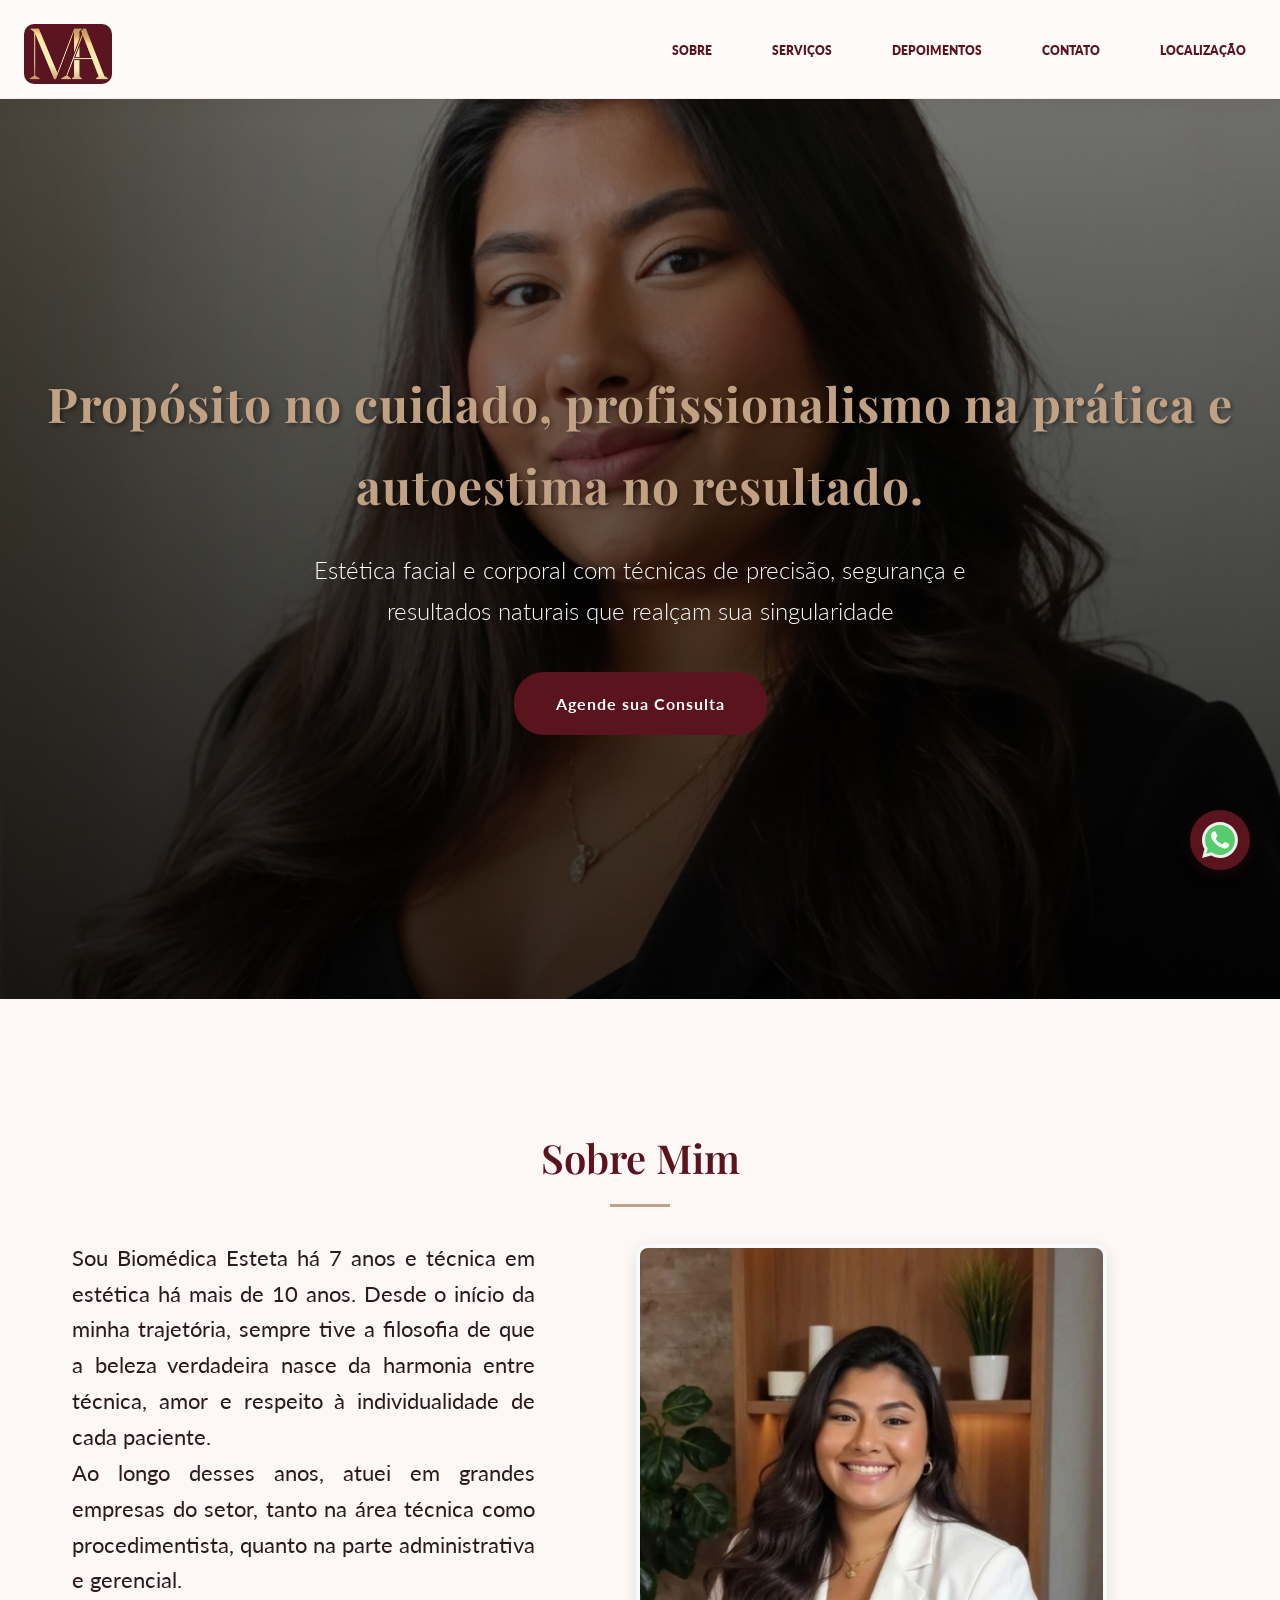
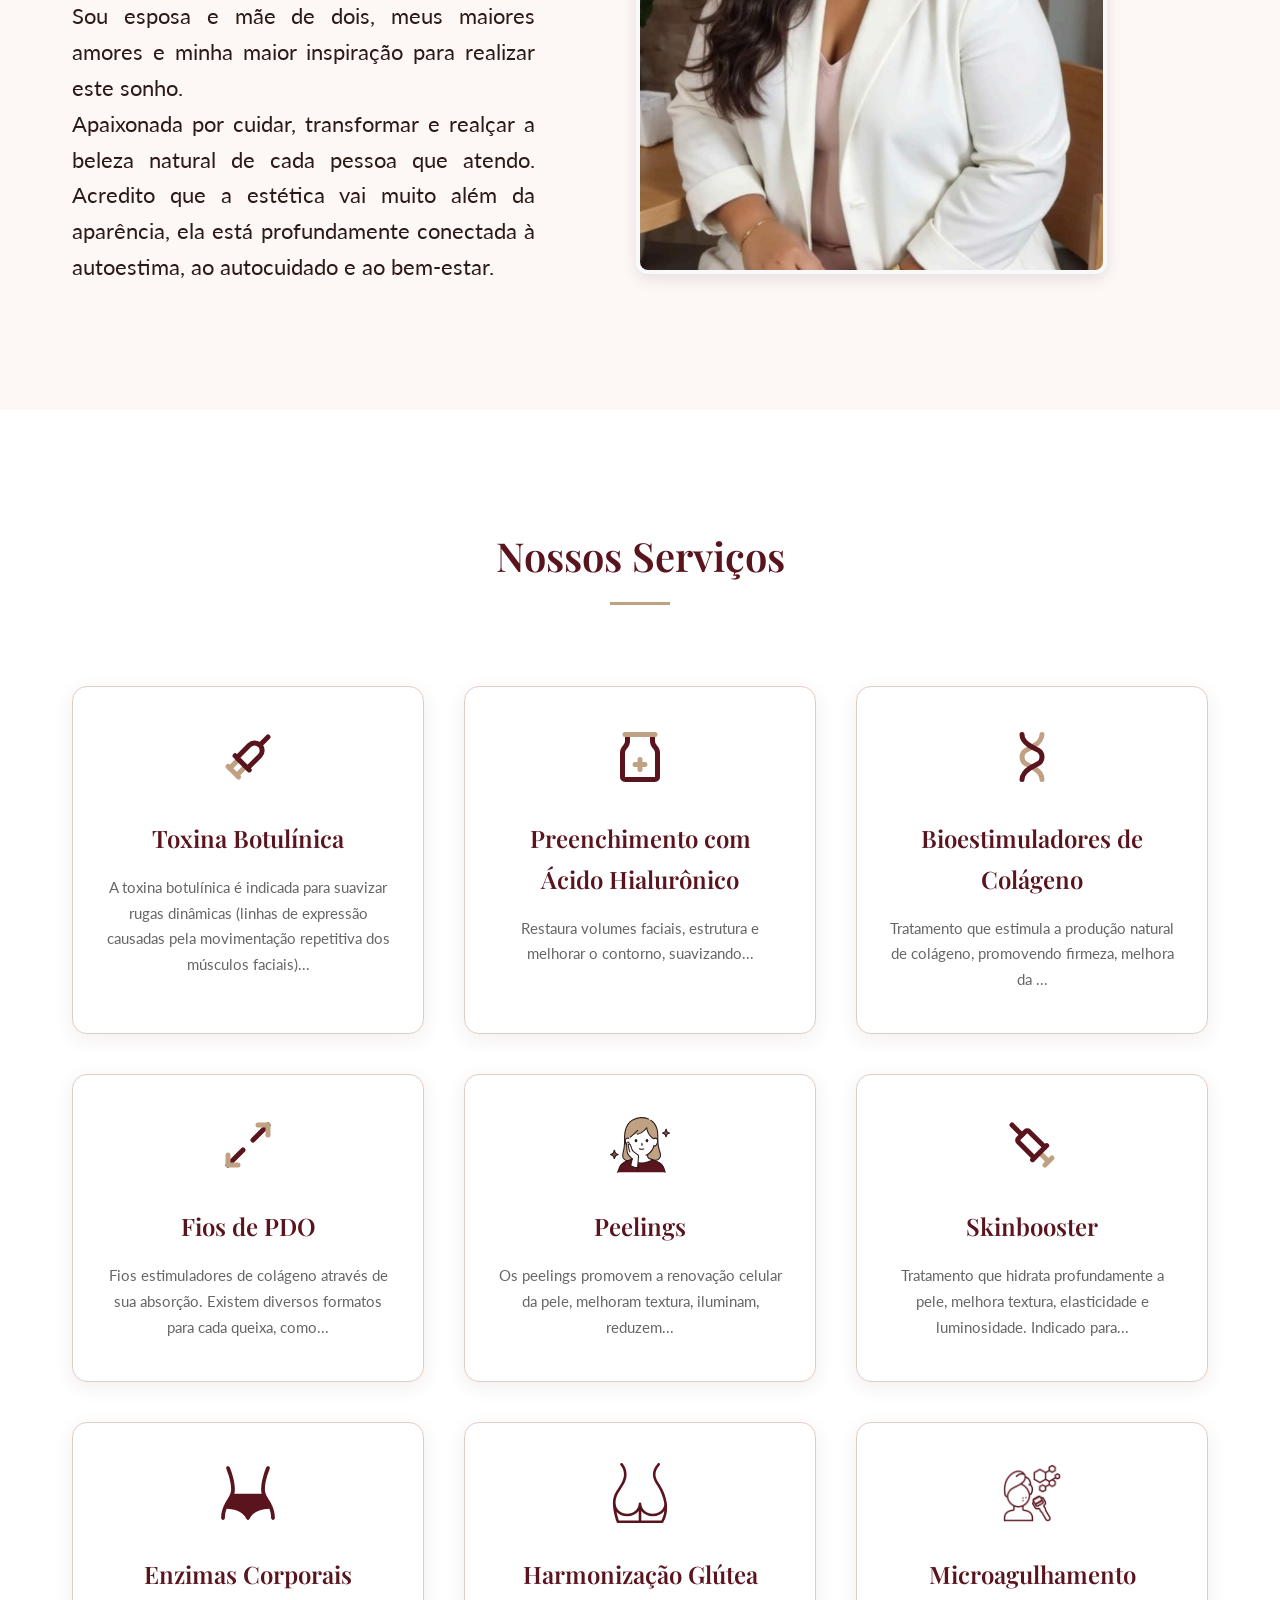
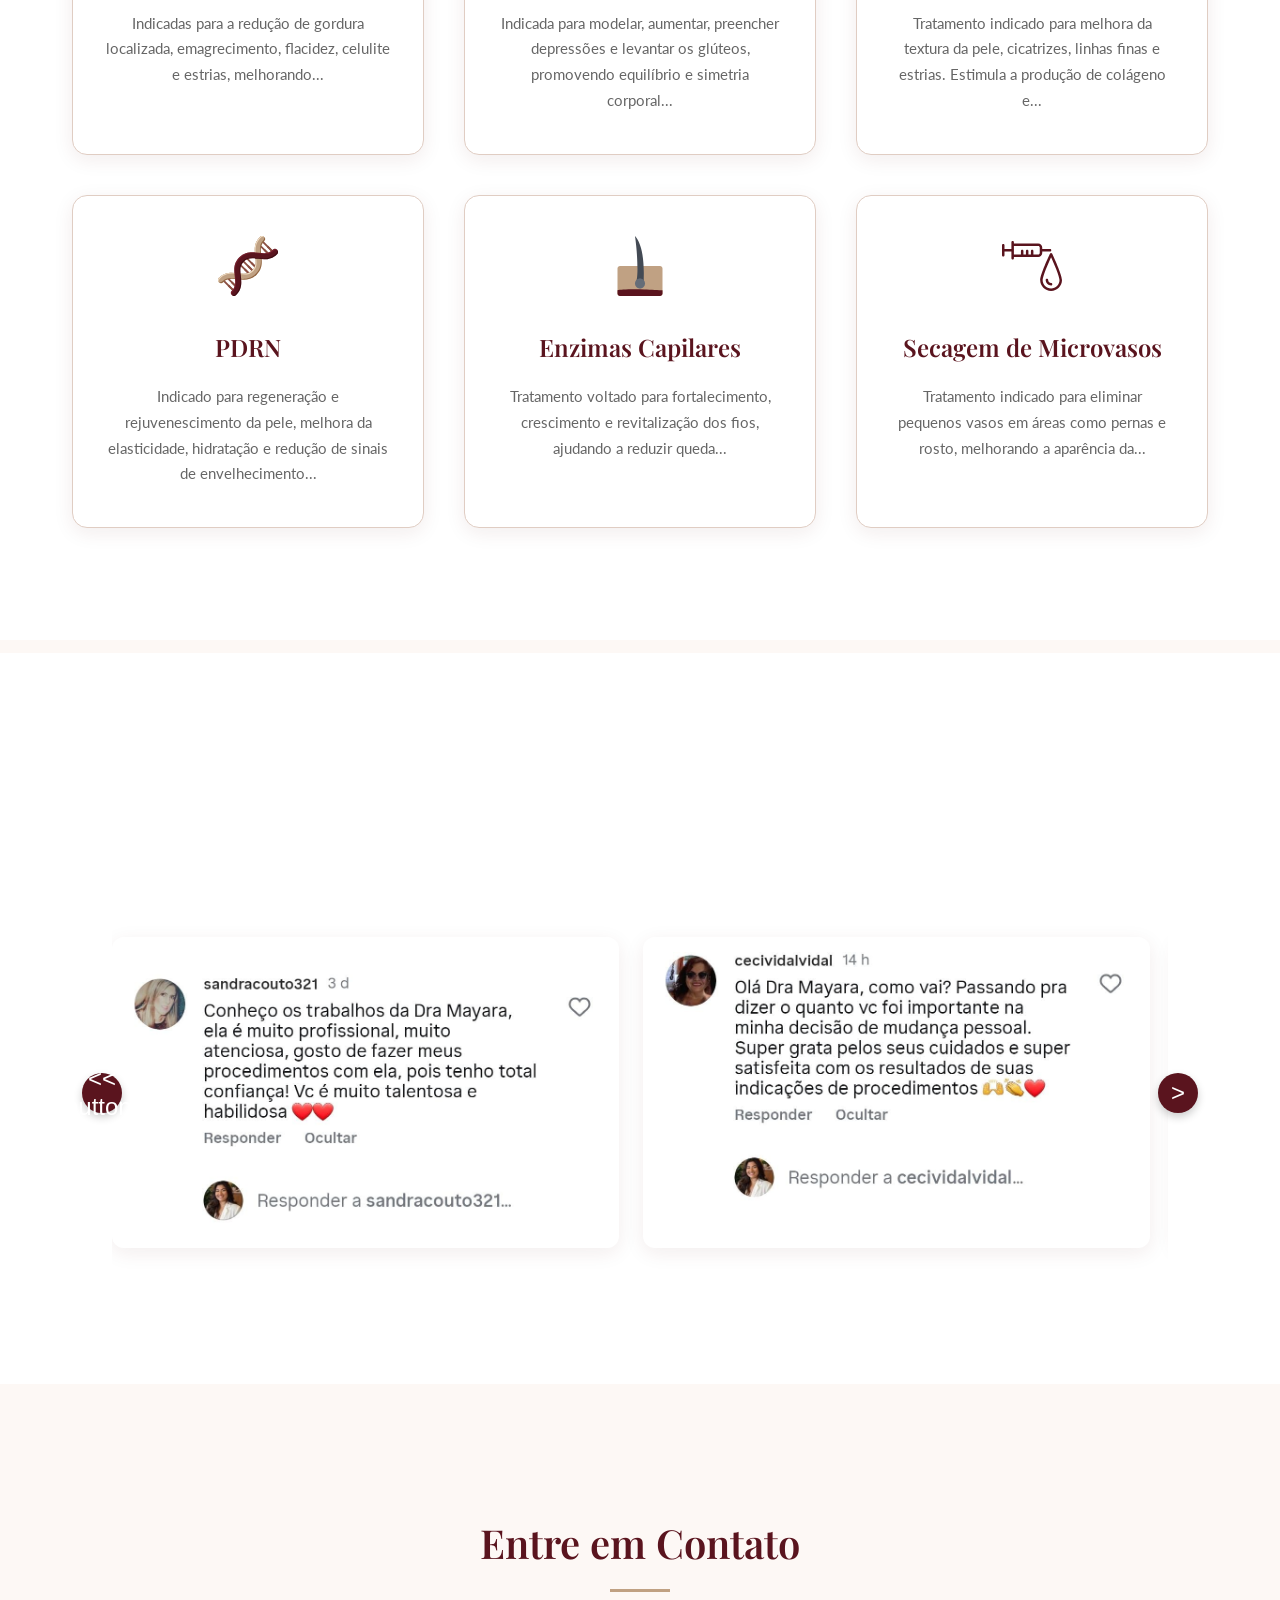
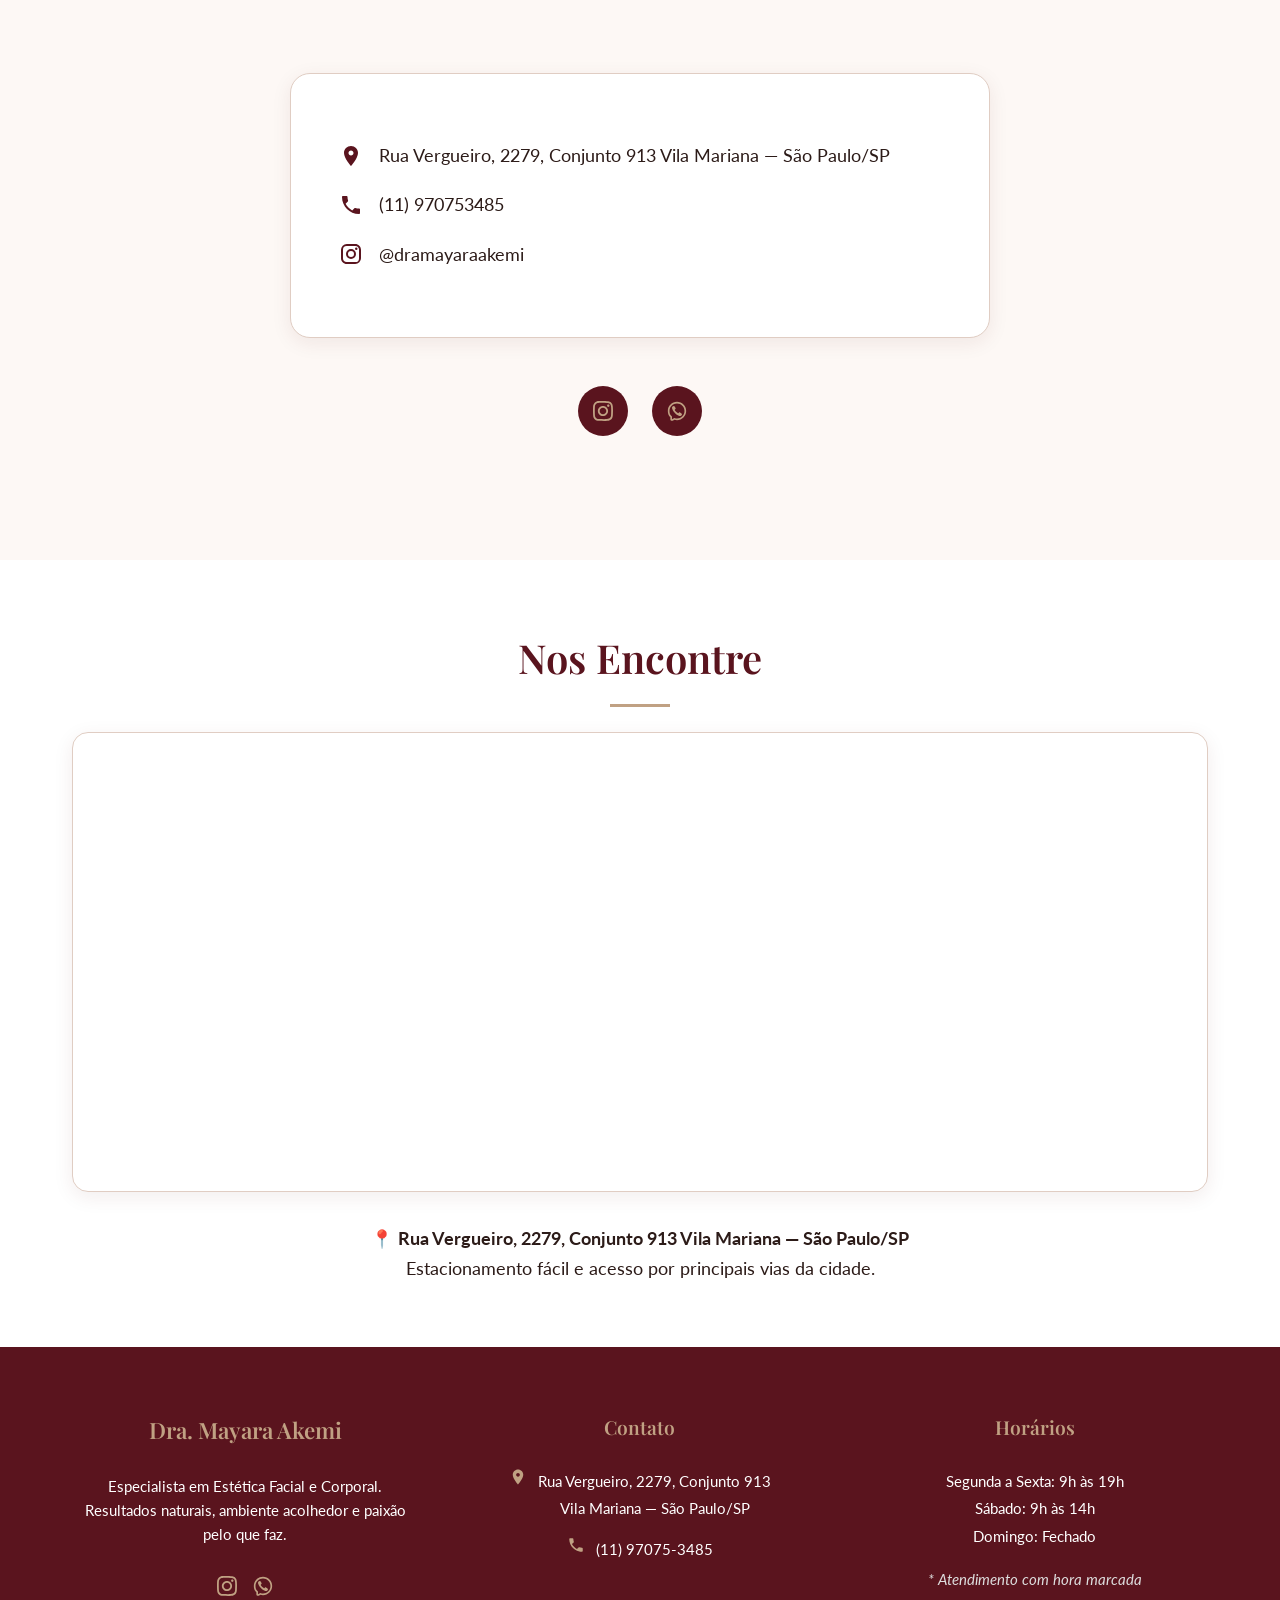
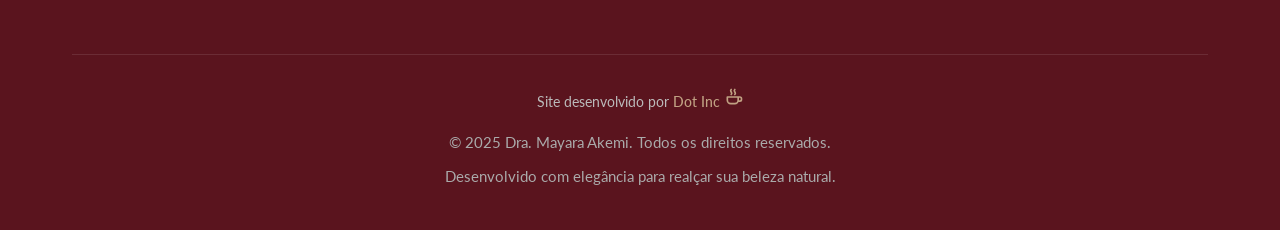
==== commit 39acf4b4: "alter - Whatsapp modal" ====
--- a/index.html
+++ b/index.html
@@ -12,7 +12,8 @@
     rel="stylesheet" />
   <link rel="stylesheet" href="./css/style.css" />
   <title>Dra. Mayara Akemi | Médica Estética em Vila Mariana - SP</title>
-<meta name="description" content="Agende seu tratamento com Dra. Mayara Akemi, especialista em medicina estética em Vila Mariana São Paulo. Pele, rejuvenescimento, harmonização facial e Corporal, botox, peelings, Ácido Hialurônico, Preenchimento, Enzimas, Emagrecimento, Crescimento de cabelo, Bioestimuladores de Colágeno, Skinbooster, Harmonização Glútea, Microagulhamento, PDRN, Enzimas Capilares, Secagem de Microvasos.">
+  <meta name="description"
+    content="Agende seu tratamento com Dra. Mayara Akemi, especialista em medicina estética em Vila Mariana São Paulo. Pele, rejuvenescimento, harmonização facial e Corporal, botox, peelings, Ácido Hialurônico, Preenchimento, Enzimas, Emagrecimento, Crescimento de cabelo, Bioestimuladores de Colágeno, Skinbooster, Harmonização Glútea, Microagulhamento, PDRN, Enzimas Capilares, Secagem de Microvasos.">
 </head>
 
 <body>
@@ -31,6 +32,8 @@
             <li><a href="#servicos">Serviços</a></li>
             <li><a href="#avaliacoes">Depoimentos</a></li>
             <li><a href="#contato">Contato</a></li>
+
+            <li><a href="#NosEncontre">Localização</a></li>
           </ul>
         </div>
       </nav>
@@ -95,7 +98,8 @@
       <div class="services-grid">
         <!-- Card 1 -->
         <div class="service-card fade-in" data-modal="botox">
-          <img class="service-icon" src="./img/icon_syring_direita.svg" alt="Toxinia Botulínica feita por Dra. Mayara Akemi" />
+          <img class="service-icon" src="./img/icon_syring_direita.svg"
+            alt="Toxinia Botulínica feita por Dra. Mayara Akemi" />
           <h3>Toxina Botulínica</h3>
           <p>A toxina botulínica é indicada para suavizar rugas dinâmicas (linhas de expressão causadas pela
             movimentação repetitiva dos músculos faciais)...</p>
@@ -103,7 +107,8 @@
 
         <!-- Card 2 -->
         <div class="service-card fade-in" data-modal="preenchimento">
-          <img class="service-icon" src="./img/icon_ampola.svg" alt="Preenchimento com Ácido Hialurônico feito por Dra. Mayara Akemi" />
+          <img class="service-icon" src="./img/icon_ampola.svg"
+            alt="Preenchimento com Ácido Hialurônico feito por Dra. Mayara Akemi" />
 
           <h3>Preenchimento com Ácido Hialurônico</h3>
           <p>
@@ -113,7 +118,8 @@
 
         <!-- Card 3 -->
         <div class="service-card fade-in" data-modal="bioestimuladores">
-          <img class="service-icon" src="./img/icon_dna.svg" alt="Bioestimuladores de Colágeno feito por Dra. Mayara Akemi" />
+          <img class="service-icon" src="./img/icon_dna.svg"
+            alt="Bioestimuladores de Colágeno feito por Dra. Mayara Akemi" />
 
           <h3>Bioestimuladores de Colágeno</h3>
           <p>
@@ -123,7 +129,8 @@
 
         <!-- Card 4 -->
         <div class="service-card fade-in" data-modal="PDO">
-          <img class="service-icon" src="./img/icon_maximize.svg" alt="Fios estimuladores de colágeno PDO feito por Dra. Mayara Akemi" />
+          <img class="service-icon" src="./img/icon_maximize.svg"
+            alt="Fios estimuladores de colágeno PDO feito por Dra. Mayara Akemi" />
 
           <h3>Fios de PDO</h3>
           <p>
@@ -142,7 +149,8 @@
 
         <!-- Card 6 -->
         <div class="service-card fade-in" data-modal="skinbooster">
-          <img class="service-icon" src="./img/icon_syringe_skinbooster.svg" alt="Skinbooster Tratamento que hidrata profundamente a pele feito por Dra. Mayara Akemi" />
+          <img class="service-icon" src="./img/icon_syringe_skinbooster.svg"
+            alt="Skinbooster Tratamento que hidrata profundamente a pele feito por Dra. Mayara Akemi" />
           <h3>Skinbooster</h3>
           <p>
             Tratamento que hidrata profundamente a pele, melhora textura, elasticidade e luminosidade. Indicado para...
@@ -151,7 +159,8 @@
 
         <!-- Card 7 -->
         <div class="service-card fade-in" data-modal="enzimas">
-          <img class="service-icon" src="./img/icon_body_shape_linger.svg" alt="Redução de gordura com enzimas feita por Dra. Mayara Akemi" />
+          <img class="service-icon" src="./img/icon_body_shape_linger.svg"
+            alt="Redução de gordura com enzimas feita por Dra. Mayara Akemi" />
           <h3>Enzimas Corporais</h3>
           <p>
             Indicadas para a redução de gordura localizada, emagrecimento, flacidez, celulite e estrias, melhorando...
@@ -160,7 +169,8 @@
 
         <!-- Card 8 -->
         <div class="service-card fade-in" data-modal="harmonização">
-          <img class="service-icon" src="./img/icon_butt.svg" alt="Bumbum maior e lisinho feita por Dra. Mayara Akemi" />
+          <img class="service-icon" src="./img/icon_butt.svg"
+            alt="Bumbum maior e lisinho feita por Dra. Mayara Akemi" />
           <h3>Harmonização Glútea</h3>
           <p>
             Indicada para modelar, aumentar, preencher depressões e levantar os glúteos, promovendo equilíbrio e
@@ -170,7 +180,8 @@
 
         <!-- Card 9 -->
         <div class="service-card fade-in" data-modal="microagulhamento">
-          <img class="service-icon" src="./img/icon_scar_microagulhamento.png" alt="Microagulhamento feito por Dra. Mayara Akemi" />
+          <img class="service-icon" src="./img/icon_scar_microagulhamento.png"
+            alt="Microagulhamento feito por Dra. Mayara Akemi" />
           <h3>Microagulhamento</h3>
           <p>
             Tratamento indicado para melhora da textura da pele, cicatrizes, linhas finas e estrias. Estimula a produção
@@ -199,7 +210,8 @@
 
         <!-- Card 12 -->
         <div class="service-card fade-in" data-modal="microvasos">
-          <img class="service-icon" src="./img/icon_syringe_with_large_droplet_of_fluid.svg" alt="Secagem de microvasos feita por Dra. Mayara Akemi" />
+          <img class="service-icon" src="./img/icon_syringe_with_large_droplet_of_fluid.svg"
+            alt="Secagem de microvasos feita por Dra. Mayara Akemi" />
           <h3>Secagem de Microvasos</h3>
           <p>
             Tratamento indicado para eliminar pequenos vasos em áreas como pernas e rosto, melhorando a aparência da...
@@ -208,39 +220,40 @@
       </div>
     </div>
   </section>
-<!-- Avaliações -->
-<section id="avaliacoes" class="section" style="background-color: white">
-  <div class="container">
-    <h2 class="section-title fade-in">Depoimentos de Quem Confia</h2>
-    <div class="testimonials-carousel-container">
-      <div class="testimonials-carousel" id="testimonialsCarousel">
-        <!-- Adicione quantos prints quiser -->
-        <div class="testimonial-item">
-          <img src="./img/img_testimonial1.jpg" alt="Depoimento 1" class="testimonial-screenshot" data-index="0">
-        </div>
-        <div class="testimonial-item">
-          <img src="./img/img_testimonial2.jpg" alt="Depoimento 2" class="testimonial-screenshot" data-index="1">
-        </div>
-        <div class="testimonial-item">
-          <img src="./img/img_testimonial3.jpg" alt="Depoimento 3" class="testimonial-screenshot" data-index="2">
-        </div>
-        <div class="testimonial-item">
-          <img src="./img/img_testimonial4.jpg" alt="Depoimento 4" class="testimonial-screenshot" data-index="3">
-        </div>
-        <!-- Repita conforme necessário -->
-      </div>
-      <!-- Botões de Navegação -->
-      <button class="carousel-arrow left-arrow" id="prevTestimonial"><</button>
-      <button class="carousel-arrow right-arrow" id="nextTestimonial">></button>
-    </div>
-  </div>
-</section>
-
-<!-- Lightbox para Zoom -->
-<div class="lightbox" id="lightbox">
-  <span class="close-lightbox">&times;</span>
-  <img class="lightbox-content" id="lightbox-img" src="" alt="Depoimento ampliado">
-</div>
+  <!-- Avaliações -->
+  <section id="avaliacoes" class="section" style="background-color: white">
+    <div class="container">
+      <h2 class="section-title fade-in">Depoimentos de Quem Confia</h2>
+      <div class="testimonials-carousel-container">
+        <div class="testimonials-carousel" id="testimonialsCarousel">
+          <!-- Adicione quantos prints quiser -->
+          <div class="testimonial-item">
+            <img src="./img/img_testimonial1.jpg" alt="Depoimento 1" class="testimonial-screenshot" data-index="0">
+          </div>
+          <div class="testimonial-item">
+            <img src="./img/img_testimonial2.jpg" alt="Depoimento 2" class="testimonial-screenshot" data-index="1">
+          </div>
+          <div class="testimonial-item">
+            <img src="./img/img_testimonial3.jpg" alt="Depoimento 3" class="testimonial-screenshot" data-index="2">
+          </div>
+          <div class="testimonial-item">
+            <img src="./img/img_testimonial4.jpg" alt="Depoimento 4" class="testimonial-screenshot" data-index="3">
+          </div>
+          <!-- Repita conforme necessário -->
+        </div>
+        <!-- Botões de Navegação -->
+        <button class="carousel-arrow left-arrow" id="prevTestimonial">
+          << /button>
+            <button class="carousel-arrow right-arrow" id="nextTestimonial">></button>
+      </div>
+    </div>
+  </section>
+
+  <!-- Lightbox para Zoom -->
+  <div class="lightbox" id="lightbox">
+    <span class="close-lightbox">&times;</span>
+    <img class="lightbox-content" id="lightbox-img" src="" alt="Depoimento ampliado">
+  </div>
   <!-- Contato -->
   <section id="contato" class="section" style="background-color: var(--cor-fundo)">
     <div class="container">
@@ -258,10 +271,10 @@
             <path
               d="M6.62 10.79c1.44 2.83 3.76 5.14 6.59 6.59l2.2-2.2c.27-.27.67-.36 1.02-.24 1.12.37 2.33.57 3.57.57.55 0 1 .45 1 1V20c0 .55-.45 1-1 1-9.39 0-17-7.61-17-17 0-.55.45-1 1-1h3.5c.55 0 1 .45 1 1 0 1.25.2 2.45.57 3.57.11.35.03.74-.25 1.02l-2.2 2.2z" />
           </svg>
-           <a href="#" style="color: inherit; text-decoration: none"
+          <a href="#" style="color: inherit; text-decoration: none"
             onclick="abrirWhatsApp('Olá Dra Mayara Akemi, vim pelo contato do seu site!'); return false;">
-        (11) 970753485
-      </a>
+            (11) 970753485
+          </a>
         </p>
         <p>
           <svg xmlns="http://www.w3.org/2000/svg" width="24" height="24" viewBox="0 0 24 24">
@@ -278,15 +291,15 @@
           <img class="social-img" src="./img/icon_instagram.svg" alt="instagram">
         </a>
         <a href="#" style="color: inherit; text-decoration: none"
-            onclick="abrirWhatsApp('Olá Dra Mayara Akemi, vim pelo contato do seu site!'); return false;">
-            <img class="social-img" src="./img/icon_whatsapp.svg" alt="whatsapp Dra. Mayara Akemi">
-          </a>
+          onclick="abrirWhatsApp('Olá Dra Mayara Akemi, vim pelo contato do seu site!'); return false;">
+          <img class="social-img" src="./img/icon_whatsapp.svg" alt="whatsapp Dra. Mayara Akemi">
+        </a>
       </div>
     </div>
   </section>
 
   <!-- ============= SEÇÃO DE MAPA ============= -->
-  <section class="section" style="padding: 4rem 0; background-color: white">
+  <section id="NosEncontre" class="section" style="padding: 4rem 0; background-color: white">
     <div class="container">
       <h2 class="section-title" style="margin-bottom: 2.5rem">
         Nos Encontre
@@ -357,7 +370,8 @@
             <a href="https://www.instagram.com/dramayakemi?utm_source=ig_web_button_share_sheet&igsh=ZDNlZDc0MzIxNw=="
               target="_blank" style="color: white; font-size: 1.3rem">
               <img src="./img/icon_instagram.svg" alt="instagram"></a>
-            <a href="#" onclick="abrirWhatsApp('Olá Dra Mayara Akemi, vim pelo contato do seu site!'); return false;" target="_blank" style="color: white; font-size: 1.3rem">
+            <a href="#" onclick="abrirWhatsApp('Olá Dra Mayara Akemi, vim pelo contato do seu site!'); return false;"
+              target="_blank" style="color: white; font-size: 1.3rem">
               <img src="./img/icon_whatsapp.svg" alt="whatsapp"></a>
           </div>
         </div>
@@ -379,8 +393,9 @@
           ">
             <li style="
               display: flex;
-              align-items: flex-start;
               margin-bottom: 0.8rem;
+                  align-items: stretch;
+    justify-content: center;
             ">
               <svg width="18" height="18" fill="var(--cor-secundaria)" style="margin-right: 0.7rem; flex-shrink: 0"
                 viewBox="0 0 24 24">
@@ -392,15 +407,17 @@
             </li>
             <li style="
               display: flex;
-              align-items: flex-start;
               margin-bottom: 0.8rem;
+              align-items: stretch;
+              justify-content: center;
             ">
               <svg width="18" height="18" fill="var(--cor-secundaria)" style="margin-right: 0.7rem; flex-shrink: 0"
                 viewBox="0 0 24 24">
                 <path
                   d="M6.62 10.79c1.44 2.83 3.76 5.14 6.59 6.59l2.2-2.2c.27-.27.67-.36 1.02-.24 1.12.37 2.33.57 3.57.57.55 0 1 .45 1 1V20c0 .55-.45 1-1 1-9.39 0-17-7.61-17-17 0-.55.45-1 1-1h3.5c.55 0 1 .45 1 1 0 1.25.2 2.45.57 3.57.11.35.03.74-.25 1.02l-2.2 2.2z" />
               </svg>
-              <a href="#" onclick="abrirWhatsApp('Olá Dra Mayara Akemi, vim pelo contato do seu site!'); return false;" target="_blank" style="color: white; text-decoration: none;">(11) 97075-3485</a>
+              <a href="#" onclick="abrirWhatsApp('Olá Dra Mayara Akemi, vim pelo contato do seu site!'); return false;"
+                target="_blank" style="color: white; text-decoration: none;">(11) 97075-3485</a>
             </li>
             <!-- <li style="display: flex; align-items: flex-start">
               <svg width="18" height="18" fill="var(--cor-secundaria)" style="margin-right: 0.7rem; flex-shrink: 0"
@@ -445,7 +462,7 @@
       <div style="text-align: center; font-size: 0.85rem; color: #bbb; margin-bottom: 1rem;">
         Site desenvolvido por <a href="https://www.dotincbr.com.br" target="_blank"
           style="color: var(--cor-secundaria); text-decoration: none; font-weight: 500;">Dot Inc <img
-            src="./img/icon_coffee.svg" alt="cafe" style="width: 15px;"></a>
+            src="./img/icon_coffee.svg" alt="cafe" style="width: 20px;height: auto;"></a>
       </div>
 
       <!-- Direitos -->
@@ -469,7 +486,7 @@
         repetitiva dos músculos faciais). Indicado para linhas na testa, entre as sobrancelhas, área dos olhos, nariz,
         sorriso triste, sorriso gengival, queixo celulite, região do pescoço e hiperidrose (excesso de suor).
       </p>
-    
+
       <a href="#" class="btn_modal"
         onclick="abrirWhatsApp('Olá Dra Mayara, Quero saber mais sobre a aplicação de toxina botulinica?'); return false;">
         Agendar Avaliação
@@ -486,7 +503,7 @@
         profunda da pele. Indicado para regiões como lábios, olheiras, bigode chinês, marionete, malar, queixo e
         mandíbula, trazendo mais harmonia e simetria facial.
       </p>
-   
+
       <a href="#" class="btn_modal"
         onclick="abrirWhatsApp('Olá Dr Mayara, Quero saber mais sobre preenchimento com acido hialurônico?'); return false;">
         Descobrir Meu Projeto
@@ -502,7 +519,7 @@
         Tratamento que estimula a produção natural de colágeno, promovendo firmeza, melhora da textura, espessura da
         pele e efeito lifting progressivo. Indicado para flacidez facial e corporal.
       </p>
-   
+
       <a href="#" class="btn_modal"
         onclick="abrirWhatsApp('Olá Dra Mayara, Quero saber mais sobre Bioestimuladores de Colágeno?!'); return false;">
         Quero Mais Firmeza
@@ -521,7 +538,7 @@
         promovendo efeito lifting imediato e estímulo de colágeno a longo prazo. Melhoram a sustentação e redefinem o
         contorno facial.
       </p>
-    
+
       <a href="#" class="btn_modal"
         onclick="abrirWhatsApp('Quero saber mais sobre harmonização labial!'); return false;">
         Agendar Avaliação
@@ -537,7 +554,7 @@
         Os peelings promovem a renovação celular da pele, melhoram textura, iluminam, reduzem manchas, linhas finas e
         cicatrizes superficiais. São indicados para todos os tipos de pele, conforme a necessidade do paciente
       </p>
-  
+
       <a href="#" class="btn_modal" onclick="abrirWhatsApp('Quero saber mais sobre Peelings!'); return false;">
         Renovar Minha Pele
       </a>
@@ -552,7 +569,7 @@
         Tratamento que hidrata profundamente a pele, melhora textura, elasticidade e luminosidade. Indicado para
         prevenção e correção de sinais de envelhecimento, linhas finas e ressecamento.
       </p>
-      
+
       <a href="#" class="btn_modal" onclick="abrirWhatsApp('Quero saber mais sobre Skinbooster!'); return false;">
         Hidratar Minha Pele
       </a>
@@ -567,7 +584,7 @@
         Indicadas para a redução de gordura localizada, emagrecimento, flacidez, celulite e estrias, melhorando o
         contorno corporal, aspecto e a firmeza da pele. Podem ser aplicadas em abdômen, flancos, braços, coxas e outras
         regiões específicas. </p>
-   
+
       <a href="#" class="btn_modal" onclick="abrirWhatsApp('Quero saber mais sobre Modelar Meu Corpo!'); return false;">
         Modelar Meu Corpo
       </a>
@@ -598,7 +615,7 @@
         colágeno e elastina, promovendo rejuvenescimento e firmeza. Indicado para realizar no rosto, nos lábios, cabelo
         e no corpo.
       </p>
-   
+
       <a href="#" class="btn_modal" onclick="abrirWhatsApp('Quero saber mais sobre Microagulhamento!'); return false;">
         Renovar Minha Pele
       </a>
@@ -614,7 +631,7 @@
         envelhecimento. Também auxilia na recuperação de peles sensíveis ou danificadas. <strong>Resultados:</strong>
         Visíveis a partir da ?ª sessão |
       </p>
-   
+
       <a href="#" class="btn_modal" onclick="abrirWhatsApp('Quero saber mais sobre PDRN!'); return false;">
         Regenerar Minha Pele
       </a>
@@ -629,7 +646,7 @@
         Tratamento voltado para fortalecimento, crescimento e revitalização dos fios, ajudando a reduzir queda capilar e
         estimular a saúde do couro cabeludo.
       </p>
-     
+
       <a href="#" class="btn_modal" onclick="abrirWhatsApp('Quero saber mais sobre Enzimas Capilares!'); return false;">
         Fortalecer Meus Cabelos
       </a>
@@ -644,7 +661,7 @@
         Tratamento indicado para eliminar pequenos vasos em áreas como pernas e rosto, melhorando a aparência da pele e
         uniformizando o tom.
       </p>
-    
+
       <a href="#" class="btn_modal"
         onclick="abrirWhatsApp('Quero saber mais sobre Secagem de Microvasos!'); return false;">
         Eliminar Vasinhos
@@ -655,12 +672,25 @@
   <div class="whatsapp-modal-overlay" id="whatsappModal">
     <div class="whatsapp-modal">
       <div class="modal-header-whatsapp">
-        <h3>Converse conosco</h3>
+        <!-- Novo: Container para foto e info do contato -->
+        <div class="contact-header">
+          <img src="./img/img_Sobre_Dra_MayaraAkemi.jpg" alt="Foto Dra. Mayara Akemi" class="contact-photo">
+          <div class="contact-info-modal-whatsapp">
+            <h4>Dra. Mayara Akemi</h4>
+          </div>
+        </div>
         <button class="close-modal-whatsapp" id="closeModal">&times;</button>
       </div>
       <div class="modal-body-whatsapp" id="messageContainer">
         <div class="message-bubble received">
-          Olá! Aqui é a Dra Mayara, Como posso te ajudar? 😊
+          Olá, tudo bem? Aqui é a Dra. Mayara! 🌸
+
+          Seja muito bem-vindo(a) à nossa clínica!,<br>
+
+          Fico feliz em saber do seu interesse em cuidar de você. Me conta, qual seu maior desejo ou preocupação hoje?
+          <br>
+          Seja para realçar sua beleza natural, cuidar da pele ou elevar a autoestima, estou aqui para te escutar e
+          ajudar a encontrar o melhor tratamento para você.
         </div>
       </div>
       <div class="modal-footer-whatsapp">
--- a/css/style.css
+++ b/css/style.css
@@ -140,7 +140,7 @@
 }
 
 .hero-content h1 {
-  font-size: 4rem;
+  font-size: 3rem;
   font-weight: 700;
   margin-bottom: 1.5rem;
   color: var(--cor-secundaria);
@@ -149,7 +149,7 @@
 }
 
 .hero-content p {
-  font-size: 1rem;
+  font-size: 1.5rem;
   max-width: 700px;
   margin: 0 auto 2.5rem;
   font-weight: 300;
@@ -179,7 +179,7 @@
 .section {
 padding: 7rem 0;
     text-align: center;
-    margin-top: 10%;
+    margin-top: 1%;
 }
 
 .section-title {
@@ -669,6 +669,9 @@
 }
 
 /* WhatsApp Floating Button & Modal */
+/* ... (mantenha todo o CSS existente) ... */
+
+/* WhatsApp Floating Button & Modal */
 .whatsapp-btn {
   position: fixed;
   bottom: 30px;
@@ -728,25 +731,53 @@
   transform: scale(0.9);
   transition: all 0.4s ease;
   border: 1px solid var(--cor-secundaria);
+  display: flex;
+  flex-direction: column; /* Organiza o conteúdo em coluna */
+  max-height: 80vh; /* Limita a altura máxima */
 }
 
 .whatsapp-modal-overlay.active .whatsapp-modal {
   transform: scale(1);
 }
 
+/* Novo: Estilo para o cabeçalho com foto e info */
 .modal-header-whatsapp {
   background: var(--cor-primaria);
   color: white;
   padding: 16px;
+  display: flex; /* Usa flex para alinhar foto e info */
+  align-items: center; /* Alinha verticalmente ao centro */
+  justify-content: space-between; /* Espaça a info e o botão de fechar */
+  border-bottom: 1px solid var(--cor-secundaria);
+}
+
+.contact-header {
   display: flex;
   align-items: center;
-  justify-content: space-between;
-}
-
-.modal-header-whatsapp h3 {
+  gap: 12px; /* Espaçamento entre foto e texto */
+  flex: 1; /* Ocupa o espaço disponível, menos o botão de fechar */
+}
+
+.contact-photo {
+  width: 40px; /* Tamanho da miniatura da foto */
+  height: 40px;
+  border-radius: 50%; /* Formato circular */
+  object-fit: cover; /* Cobre o espaço mantendo a proporção */
+  border: 2px solid var(--cor-secundaria); /* Borda opcional */
+}
+
+.contact-info-modal-whatsapp h4 {
+  margin: 0;
   font-size: 1rem;
   font-weight: 500;
-  letter-spacing: 0.5px;
+  color: white;
+}
+
+.contact-info-modal-whatsapp p {
+  margin: 0;
+  font-size: 0.85rem;
+  color: var(--cor-texto);
+  line-height: 1.2;
 }
 
 .close-modal-whatsapp {
@@ -756,6 +787,9 @@
   font-size: 1.5rem;
   cursor: pointer;
   transition: transform 0.2s;
+  margin-left: auto; /* Empurra o botão para a direita */
+  padding: 0; /* Remove padding padrão */
+  width: auto; /* Permite que o botão tenha apenas o tamanho do conteúdo */
 }
 
 .close-modal-whatsapp:hover {
@@ -763,9 +797,9 @@
 }
 
 .modal-body-whatsapp {
-  height: 300px;
+  flex: 1; /* Ocupa o espaço restante */
   padding: 16px;
-  background: #fdf0e9;
+  background: #e5ddd5; /* Cor de fundo semelhante ao WhatsApp */
   display: flex;
   flex-direction: column;
   overflow-y: auto;
@@ -784,35 +818,35 @@
 
 .received {
   background: white;
-  align-self: flex-start;
-  border: 1px solid var(--cor-secundaria);
+  align-self: flex-start; /* Alinha à esquerda */
+  border-top-left-radius: 4px; /* Cantos arredondados característicos */
   color: var(--cor-texto);
 }
 
 .sent {
-  background: #f5e5da;
-  align-self: flex-end;
+  background: #d9fdd3; /* Cor de mensagem enviada do WhatsApp */
+  align-self: flex-end; /* Alinha à direita */
   margin-left: auto;
-  border: 1px solid #e0cdc3;
+  border-top-right-radius: 4px; /* Cantos arredondados característicos */
   color: var(--cor-texto);
 }
 
 .modal-footer-whatsapp {
   padding: 16px;
-  background: white;
-  display: flex;
-  border-top: 1px solid #e0cdc3;
+  background: #f0f2f5; /* Cor de fundo do rodapé do WhatsApp */
+  display: flex;
+  border-top: 1px solid #e0e0e0; /* Linha divisória */
 }
 
 .modal-footer-whatsapp input {
   flex: 1;
   padding: 12px 16px;
-  border: 1px solid var(--cor-secundaria);
+  border: 1px solid #e0e0e0; /* Borda mais clara */
   border-radius: 24px;
   outline: none;
   font-size: 1rem;
   color: var(--cor-texto);
-  background: var(--cor-fundo);
+  background: white; /* Fundo branco para o input */
   transition: border-color 0.3s;
 }
 
@@ -846,6 +880,8 @@
   height: 26px;
   fill: white;
 }
+
+/* ... (mantenha o restante do CSS existente) ... */
 
 .fade-in {
   opacity: 0;
@@ -942,8 +978,8 @@
   
   .modal,
   .whatsapp-modal {
-    padding: 2rem;
-    margin: 1rem;
+    padding: 0;
+    margin: 0.5rem;
   }
 
     .testimonial-card {
